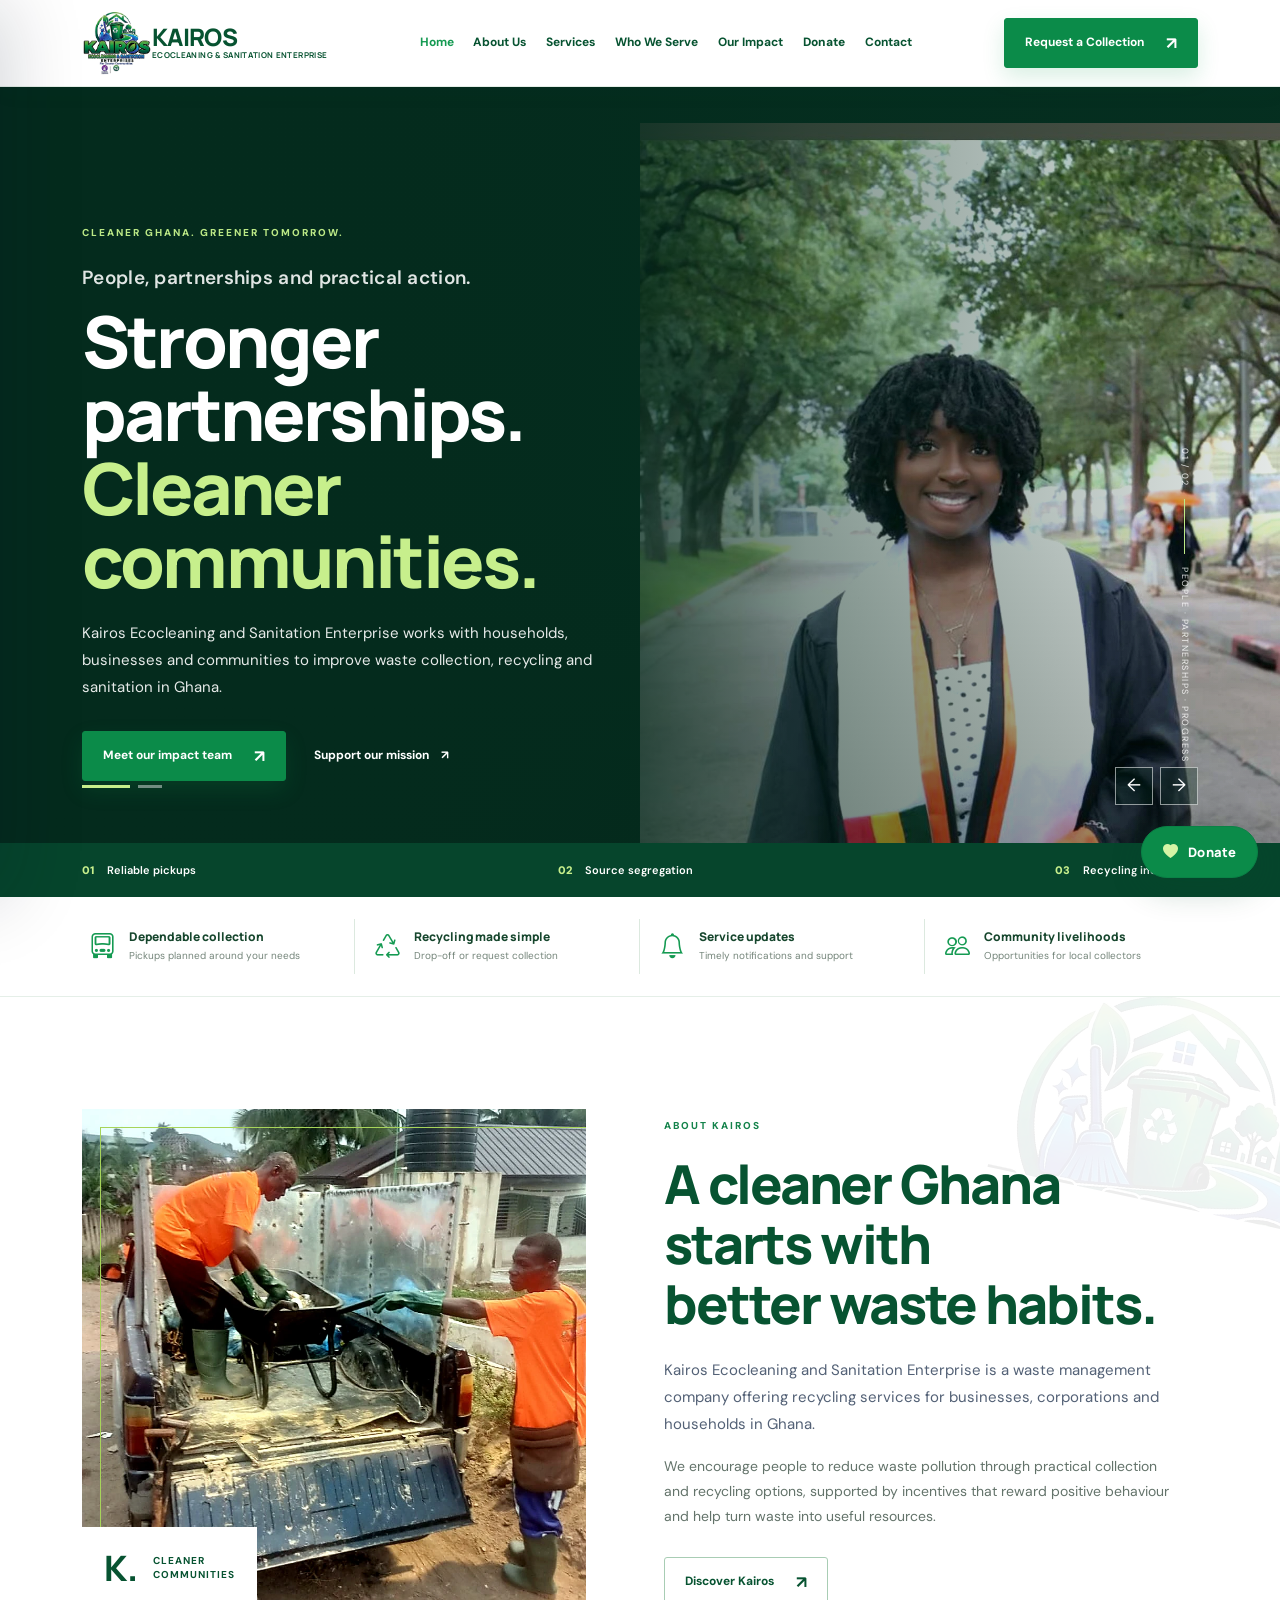
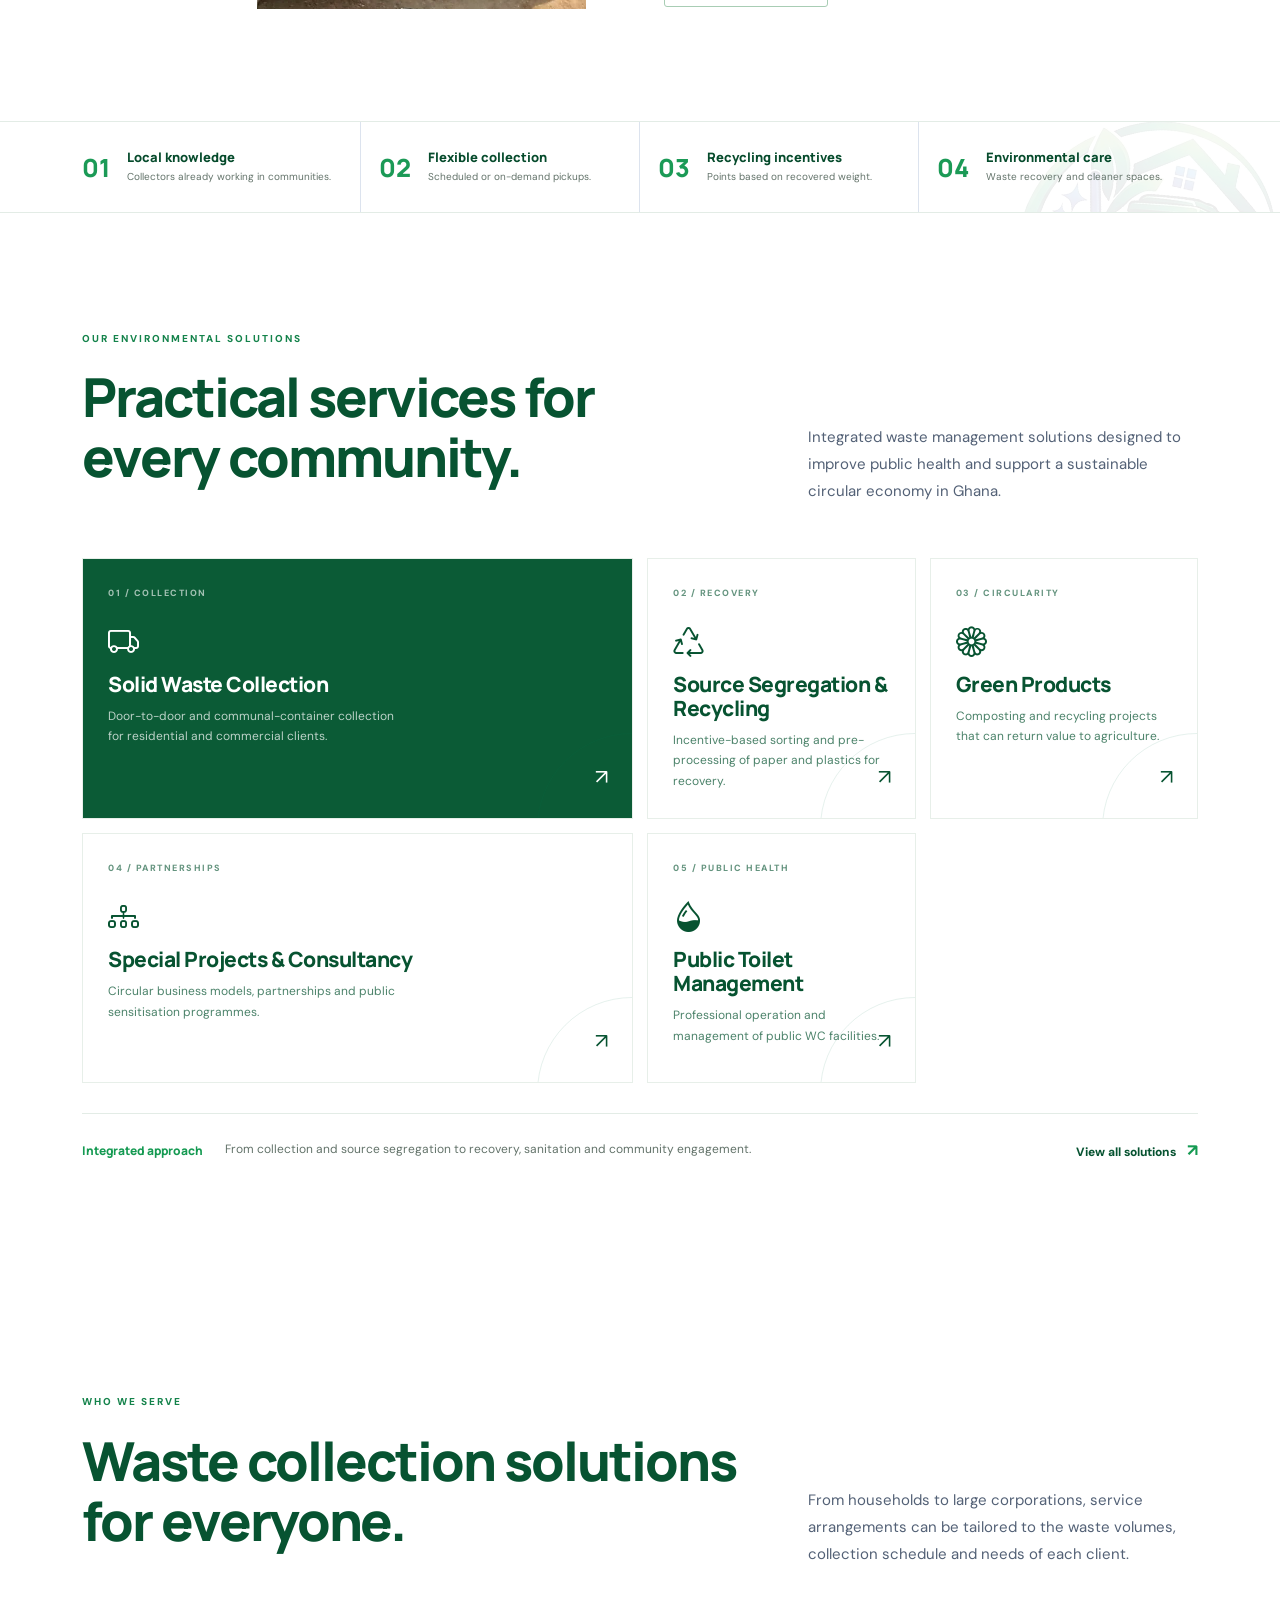
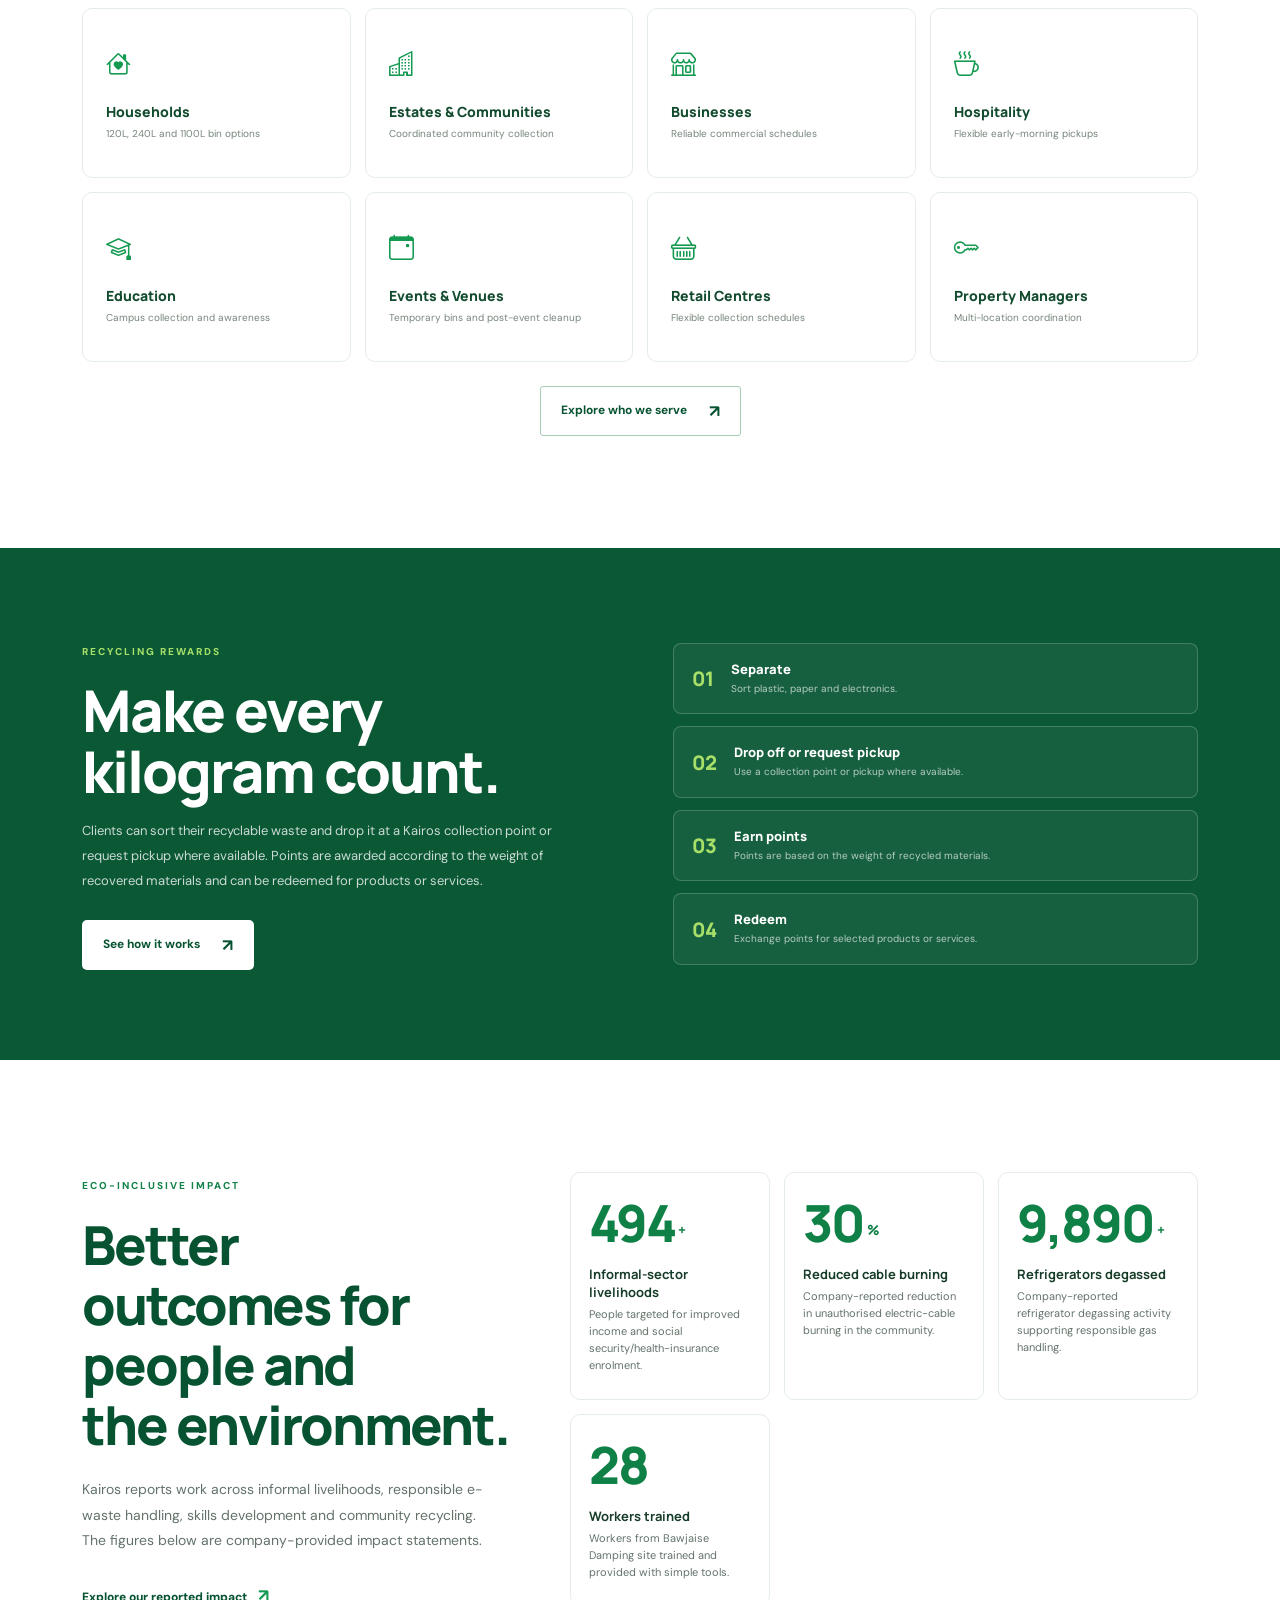
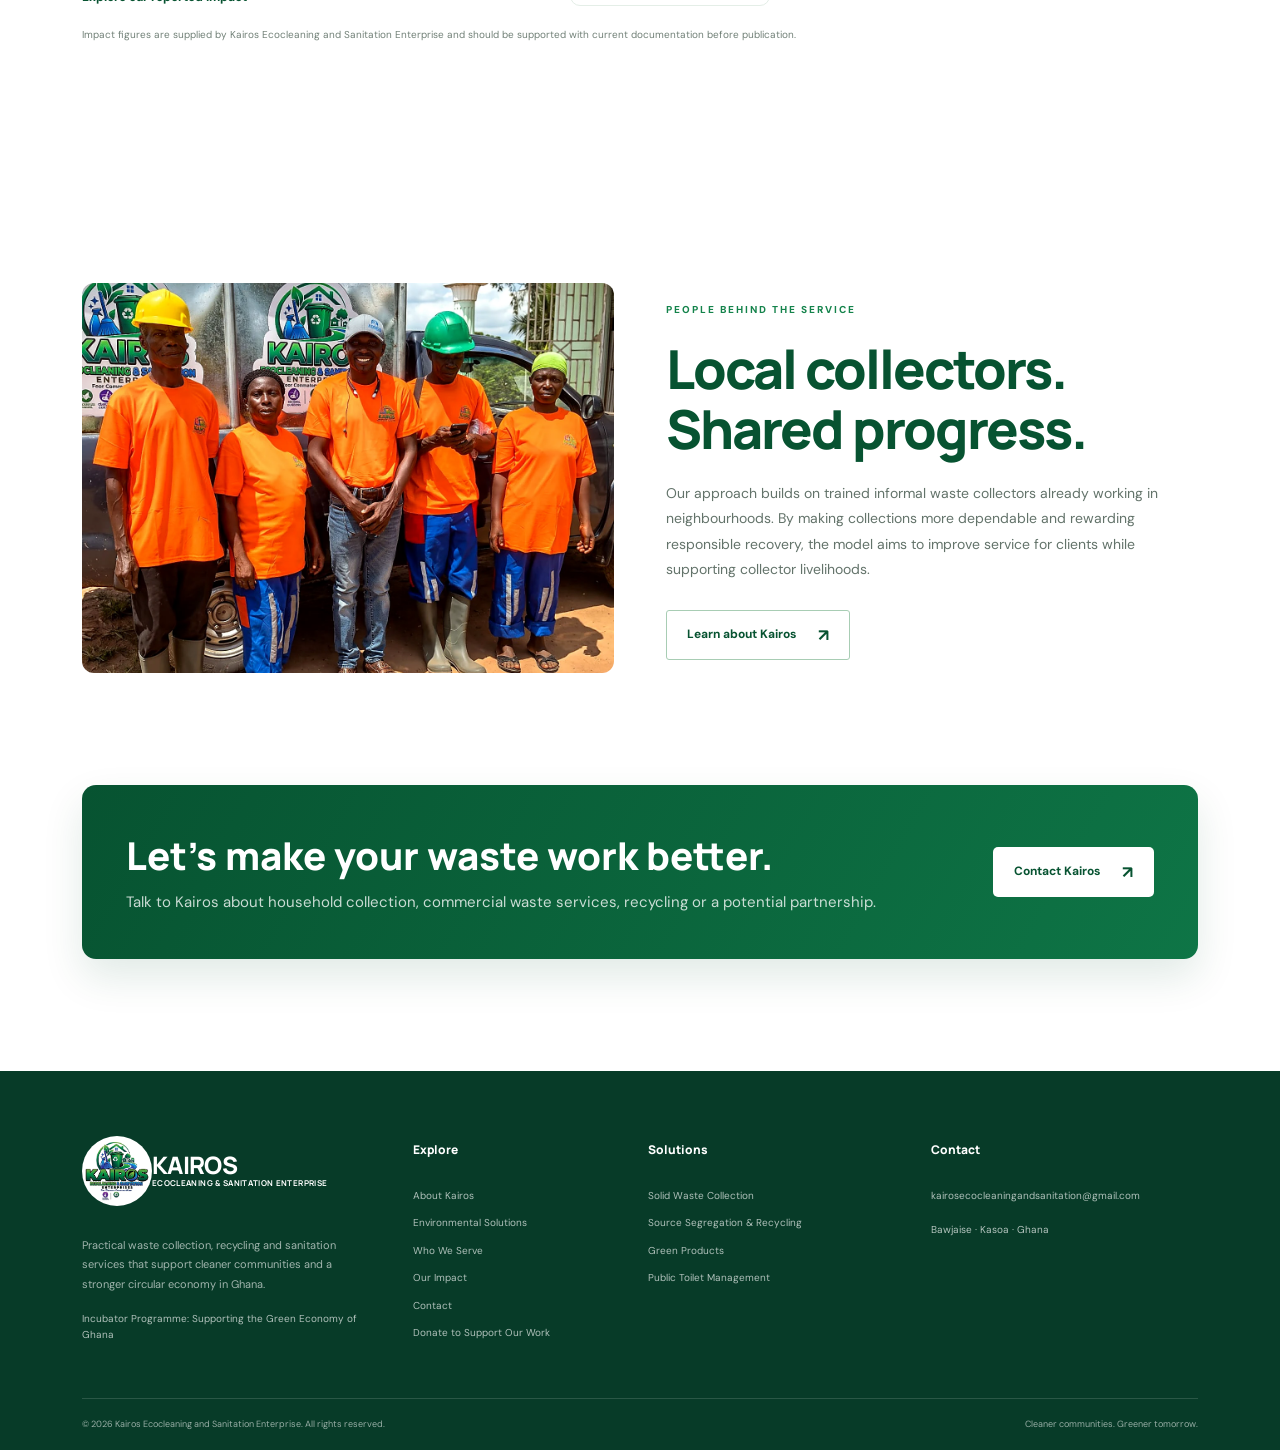
==== index.html @ 9262c8be "Add files via upload" ====
<!DOCTYPE html>

<html lang="en-GH">
<head>
<meta charset="utf-8"/>
<meta content="width=device-width, initial-scale=1" name="viewport"/>
<title>Kairos Ecocleaning and Sanitation Enterprise – Waste Collection and Recycling in Ghana</title>
<link href="assets/images/kairos/kairos-favicon.png" rel="icon" type="image/png"/>
<link href="https://fonts.googleapis.com" rel="preconnect"/>
<link crossorigin="" href="https://fonts.gstatic.com" rel="preconnect"/>
<link href="https://fonts.googleapis.com/css2?family=DM+Sans:wght@400;500;600;700;800&amp;family=Manrope:wght@400;500;600;700;800&amp;display=swap" rel="stylesheet"/>
<link href="https://cdn.jsdelivr.net/npm/bootstrap-icons@1.13.1/font/bootstrap-icons.min.css" rel="stylesheet"/>
<link href="https://cdn.jsdelivr.net/npm/bootstrap@5.3.8/dist/css/bootstrap.min.css" rel="stylesheet"/>
<link href="assets/css/style.css?v=kairos-donation-20261116" rel="stylesheet"/>
<script type="application/ld+json">{"@context":"https://schema.org","@type":"Organization","name":"Kairos Ecocleaning and Sanitation Enterprise","email":"kairosecocleaningandsanitation@gmail.com","founder":{"@type":"Person","name":"Shedrack Ayensu"},"areaServed":[{"@type":"Place","name":"Bawjaise, Ghana"},{"@type":"Place","name":"Kasoa, Ghana"}],"description":"Waste collection, recycling, source segregation and sanitation services supporting cleaner communities and a circular economy in Ghana.","url":"https://kairosecocleaning.com/","logo":"https://kairosecocleaning.com/assets/images/kairos/kairos-logo.webp","image":"https://kairosecocleaning.com/assets/images/kairos/kairos-social-preview.webp"}</script><script type="application/ld+json">{"@context":"https://schema.org","@type":"WebPage","name":"Kairos Ecocleaning and Sanitation Enterprise","description":"Kairos Ecocleaning and Sanitation Enterprise provides waste collection, source segregation, recycling and sanitation services for households, businesses and communities in Bawjaise, Kasoa and across Ghana.","inLanguage":"en-GH","url":"https://kairosecocleaning.com/","isPartOf":{"@type":"WebSite","name":"Kairos Ecocleaning and Sanitation Enterprise","url":"https://kairosecocleaning.com/"}}</script><meta content="Kairos Ecocleaning and Sanitation Enterprise provides waste collection, source segregation, recycling and sanitation services for households, businesses and communities in Bawjaise, Kasoa and across Ghana." name="description"/><meta content="index, follow, max-image-preview:large, max-snippet:-1, max-video-preview:-1" name="robots"/><meta content="index, follow, max-image-preview:large, max-snippet:-1, max-video-preview:-1" name="googlebot"/><meta content="Kairos Ecocleaning and Sanitation Enterprise" name="author"/><meta content="strict-origin-when-cross-origin" name="referrer"/><meta content="#ffffff" name="theme-color"/><meta content="website" property="og:type"/><meta content="Kairos Ecocleaning and Sanitation Enterprise" property="og:site_name"/><meta content="en_GH" property="og:locale"/><meta content="Kairos Ecocleaning and Sanitation Enterprise – Waste Collection and Recycling in Ghana" property="og:title"/><meta content="Kairos Ecocleaning and Sanitation Enterprise provides waste collection, source segregation, recycling and sanitation services for households, businesses and communities in Bawjaise, Kasoa and across Ghana." property="og:description"/><meta content="https://kairosecocleaning.com/" property="og:url"/><meta content="https://kairosecocleaning.com/assets/images/kairos/kairos-social-preview.webp" property="og:image"/><meta content="Kairos Ecocleaning and Sanitation Enterprise waste collection and recycling" property="og:image:alt"/><meta content="image/webp" property="og:image:type"/><meta content="1200" property="og:image:width"/><meta content="630" property="og:image:height"/><meta content="summary_large_image" name="twitter:card"/><meta content="Kairos Ecocleaning and Sanitation Enterprise – Waste Collection and Recycling in Ghana" name="twitter:title"/><meta content="Kairos Ecocleaning and Sanitation Enterprise provides waste collection, source segregation, recycling and sanitation services for households, businesses and communities in Bawjaise, Kasoa and across Ghana." name="twitter:description"/><meta content="https://kairosecocleaning.com/assets/images/kairos/kairos-social-preview.webp" name="twitter:image"/><meta content="Kairos Ecocleaning and Sanitation Enterprise waste collection and recycling" name="twitter:image:alt"/><link href="https://kairosecocleaning.com/" rel="canonical"/><script type="application/ld+json">{"@context":"https://schema.org","@type":"WebSite","name":"Kairos Ecocleaning and Sanitation Enterprise","url":"https://kairosecocleaning.com/","inLanguage":"en-GH"}</script></head><body class="home-page kairos-home" data-page="home">
<a class="skip-link" href="#main">Skip to content</a>
<header class="site-header" data-header="">
<nav aria-label="Main navigation" class="navbar site-nav">
<div class="container nav-container">
<a aria-label="Kairos Ecocleaning and Sanitation Enterprise home" class="brand kairos-brand" href="./"><img alt="Kairos logo" class="brand-logo" src="assets/images/kairos/kairos-logo.webp"/><span class="brand-copy"><strong>KAIROS</strong><small>Ecocleaning &amp; Sanitation Enterprise</small></span></a>
<div class="desktop-nav d-none d-lg-flex align-items-center"><a class="nav-link active" href="#home">Home</a><a class="nav-link" href="about/">About Us</a><a class="nav-link" href="services/">Services</a><a class="nav-link" href="who-we-serve/">Who We Serve</a><a class="nav-link" href="impact/">Our Impact</a><a class="nav-link nav-donate" href="donation/">Donate</a><a class="nav-link" href="contact/">Contact</a></div>
<div class="nav-actions"><a class="button button-red nav-quote d-none d-md-inline-flex" href="contact/">Request a Collection <span>↗</span></a>
<button aria-expanded="false" aria-label="Open navigation menu" class="menu-toggle d-lg-none" data-menu-open="" type="button"><span></span><span></span><span></span></button>
</div>
</div>
</nav>
</header>
<div class="menu-backdrop" data-menu-backdrop=""></div>
<aside aria-hidden="true" aria-label="Mobile navigation" class="mobile-drawer" data-mobile-drawer="">
<div class="drawer-top"><a aria-label="Kairos home" class="drawer-brand" href="./"><img alt="Kairos logo" class="drawer-brand-logo" src="assets/images/kairos/kairos-logo.webp"/><span class="brand-copy"><strong>KAIROS</strong><small>Ecocleaning &amp; Sanitation Enterprise</small></span></a><button aria-label="Close navigation menu" class="drawer-close" data-menu-close="" type="button">×</button></div>
<p class="drawer-label">Explore Kairos</p><a data-drawer-link="" href="#home">Home</a><a data-drawer-link="" href="about/">About Us</a><a data-drawer-link="" href="services/">Services</a><a data-drawer-link="" href="who-we-serve/">Who We Serve</a><a data-drawer-link="" href="impact/">Our Impact</a><a class="nav-donate" data-drawer-link="True" href="donation/">Donate</a><a data-drawer-link="" href="contact/">Contact</a>
<div class="drawer-bottom"><small>Cleaner communities begin with responsible waste management.</small><a class="button button-red" data-drawer-link="" href="contact/">Talk to our team <span>↗</span></a></div>
</aside>
<main id="main">
<section aria-label="Kairos Ecocleaning and Sanitation Enterprise" class="hero kairos-hero" id="home">
<div class="hero-slides" data-hero-slider="">
<article class="hero-slide hero-slide--portrait is-active">
<img alt="Praise Agbe, Director of Strategic Partnership, USA" class="hero-slide-image" fetchpriority="high" src="assets/images/kairos/kairos-us-correspondent.webp"/>
<div class="hero-overlay"></div>
<div class="container hero-content"><div class="hero-copy" data-reveal="">
<span class="eyebrow eyebrow-light">Cleaner Ghana. Greener tomorrow.</span>
<p class="hero-kicker">People, partnerships and practical action.</p>
<h1>Stronger partnerships.<br/><em>Cleaner communities.</em></h1>
<p class="hero-description">Kairos Ecocleaning and Sanitation Enterprise works with households, businesses and communities to improve waste collection, recycling and sanitation in Ghana.</p>
<div class="hero-actions"><a class="button button-red" href="impact/">Meet our impact team <span>↗</span></a><a class="text-link text-link-light" href="donation/">Support our mission <span>↗</span></a></div>
</div><div class="hero-side-note"><span>01 / 02</span><i></i><span>People · Partnerships · Progress</span></div></div>
</article>
<article class="hero-slide hero-slide--truck">
<img alt="Proposed green and white waste disposal truck Kairos is seeking donations to acquire" class="hero-slide-image" loading="lazy" src="assets/images/kairos/kairos-proposed-waste-truck.webp"/>
<div class="hero-overlay"></div>
<div class="container hero-content"><div class="hero-copy">
<span class="eyebrow eyebrow-light">Fundraising for stronger collection capacity</span>
<p class="hero-kicker">Help us strengthen waste collection.</p>
<h2>Help us acquire<br/><em>a waste disposal truck.</em></h2>
<p class="hero-description">We are seeking donations to acquire a waste disposal truck to support waste collection and transportation for the communities we serve.</p>
<div class="hero-actions"><a class="button button-red" href="donation/#bank-details">Support the truck appeal <span>↗</span></a><a class="text-link text-link-light" href="services/">Explore our services <span>↗</span></a></div>
</div><div class="hero-side-note"><span>02 / 02</span><i></i><span>Collect · Recover · Improve</span></div></div>
</article>
</div>
<div class="hero-controls container"><div aria-label="Choose hero slide" class="hero-dots" data-hero-dots=""><button aria-label="Show slide 1" class="is-active" type="button"></button><button aria-label="Show slide 2" type="button"></button></div><div class="hero-arrows"><button aria-label="Previous slide" data-hero-prev="" type="button">←</button><button aria-label="Next slide" data-hero-next="" type="button">→</button></div></div>
<div class="hero-bottom-strip"><div class="container strip-inner"><span><b>01</b> Reliable pickups</span><span><b>02</b> Source segregation</span><span><b>03</b> Recycling incentives</span></div></div>
</section>
<section class="kairos-promise-band"><div class="container promise-grid"><div><i class="bi bi-truck-front"></i><span><strong>Dependable collection</strong><small>Pickups planned around your needs</small></span></div><div><i class="bi bi-recycle"></i><span><strong>Recycling made simple</strong><small>Drop-off or request collection</small></span></div><div><i class="bi bi-bell"></i><span><strong>Service updates</strong><small>Timely notifications and support</small></span></div><div><i class="bi bi-people"></i><span><strong>Community livelihoods</strong><small>Opportunities for local collectors</small></span></div></div></section>
<section class="intro-section section-pad kairos-watermark" id="about"><div class="container"><div class="row align-items-center g-5"><div class="col-lg-6" data-reveal=""><div class="image-frame intro-image kairos-intro-image"><img alt="Kairos collection workers loading collected waste into a vehicle" loading="lazy" src="assets/images/kairos/kairos-collection-work.webp"/><div class="image-index"><strong>K.</strong><span>Cleaner<br/>communities</span></div></div></div><div class="col-lg-6" data-reveal=""><span class="eyebrow">About Kairos</span><h2 class="section-title">A cleaner Ghana starts with <span class="title-rule">better waste habits.</span></h2><p class="section-lead">Kairos Ecocleaning and Sanitation Enterprise is a waste management company offering recycling services for businesses, corporations and households in Ghana.</p><p class="body-copy">We encourage people to reduce waste pollution through practical collection and recycling options, supported by incentives that reward positive behaviour and help turn waste into useful resources.</p><a class="button button-outline" href="about/">Discover Kairos <span>↗</span></a></div></div></div></section>
<section class="proof-band kairos-watermark"><div class="container proof-grid"><div class="proof-item"><span class="proof-number">01</span><div><strong>Local knowledge</strong><small>Collectors already working in communities.</small></div></div><div class="proof-item"><span class="proof-number">02</span><div><strong>Flexible collection</strong><small>Scheduled or on-demand pickups.</small></div></div><div class="proof-item"><span class="proof-number">03</span><div><strong>Recycling incentives</strong><small>Points based on recovered weight.</small></div></div><div class="proof-item"><span class="proof-number">04</span><div><strong>Environmental care</strong><small>Waste recovery and cleaner spaces.</small></div></div></div></section>
<section class="services-section section-pad" id="services"><div class="container"><div class="section-heading" data-reveal=""><div><span class="eyebrow">Our environmental solutions</span><h2 class="section-title">Practical services for <span class="title-rule">every community.</span></h2></div><p class="section-lead">Integrated waste management solutions designed to improve public health and support a sustainable circular economy in Ghana.</p></div><div class="services-bento kairos-service-bento">
<a class="service-card service-card-large" href="services/#solid-waste"><span class="service-index">01 / COLLECTION</span><i class="bi bi-truck service-icon"></i><h3>Solid Waste Collection</h3><p>Door-to-door and communal-container collection for residential and commercial clients.</p><span class="service-arrow">↗</span></a>
<a class="service-card" href="services/#recycling"><span class="service-index">02 / RECOVERY</span><i class="bi bi-recycle service-icon"></i><h3>Source Segregation &amp; Recycling</h3><p>Incentive-based sorting and pre-processing of paper and plastics for recovery.</p><span class="service-arrow">↗</span></a>
<a class="service-card" href="services/#green-products"><span class="service-index">03 / CIRCULARITY</span><i class="bi bi-flower1 service-icon"></i><h3>Green Products</h3><p>Composting and recycling projects that can return value to agriculture.</p><span class="service-arrow">↗</span></a>
<a class="service-card service-card-wide" href="services/#consultancy"><span class="service-index">04 / PARTNERSHIPS</span><i class="bi bi-diagram-3 service-icon"></i><h3>Special Projects &amp; Consultancy</h3><p>Circular business models, partnerships and public sensitisation programmes.</p><span class="service-arrow">↗</span></a>
<a class="service-card" href="services/#toilet-management"><span class="service-index">05 / PUBLIC HEALTH</span><i class="bi bi-droplet-half service-icon"></i><h3>Public Toilet Management</h3><p>Professional operation and management of public WC facilities.</p><span class="service-arrow">↗</span></a>
</div><div class="services-footnote"><span>Integrated approach</span><p>From collection and source segregation to recovery, sanitation and community engagement.</p><a class="simple-link" href="services/">View all solutions <span>↗</span></a></div></div></section>
<section class="kairos-audience section-pad"><div class="container"><div class="section-heading"><div><span class="eyebrow">Who we serve</span><h2 class="section-title">Waste collection solutions <span class="title-rule">for everyone.</span></h2></div><p class="section-lead">From households to large corporations, service arrangements can be tailored to the waste volumes, collection schedule and needs of each client.</p></div><div class="audience-grid"><a href="who-we-serve/#households"><i class="bi bi-house-heart"></i><strong>Households</strong><small>120L, 240L and 1100L bin options</small></a><a href="who-we-serve/#estates"><i class="bi bi-buildings"></i><strong>Estates &amp; Communities</strong><small>Coordinated community collection</small></a><a href="who-we-serve/#businesses"><i class="bi bi-shop"></i><strong>Businesses</strong><small>Reliable commercial schedules</small></a><a href="who-we-serve/#hospitality"><i class="bi bi-cup-hot"></i><strong>Hospitality</strong><small>Flexible early-morning pickups</small></a><a href="who-we-serve/#education"><i class="bi bi-mortarboard"></i><strong>Education</strong><small>Campus collection and awareness</small></a><a href="who-we-serve/#events"><i class="bi bi-calendar-event"></i><strong>Events &amp; Venues</strong><small>Temporary bins and post-event cleanup</small></a><a href="who-we-serve/#retail"><i class="bi bi-basket"></i><strong>Retail Centres</strong><small>Flexible collection schedules</small></a><a href="who-we-serve/#property"><i class="bi bi-key"></i><strong>Property Managers</strong><small>Multi-location coordination</small></a></div><div class="text-center mt-4"><a class="button button-outline" href="who-we-serve/">Explore who we serve <span>↗</span></a></div></div></section>
<section class="rewards-section section-pad" id="recycling-rewards"><div class="container"><div class="rewards-panel"><div><span class="eyebrow eyebrow-light">Recycling rewards</span><h2>Make every kilogram count.</h2><p>Clients can sort their recyclable waste and drop it at a Kairos collection point or request pickup where available. Points are awarded according to the weight of recovered materials and can be redeemed for products or services.</p><a class="button button-light" href="about/#recycling-rewards">See how it works <span>↗</span></a></div><div class="reward-steps"><div><b>01</b><span><strong>Separate</strong><small>Sort plastic, paper and electronics.</small></span></div><div><b>02</b><span><strong>Drop off or request pickup</strong><small>Use a collection point or pickup where available.</small></span></div><div><b>03</b><span><strong>Earn points</strong><small>Points are based on the weight of recycled materials.</small></span></div><div><b>04</b><span><strong>Redeem</strong><small>Exchange points for selected products or services.</small></span></div></div></div></div></section>
<section class="stats-section section-pad" id="impact"><div class="container"><div class="stats-layout"><div class="stats-intro"><span class="eyebrow">Eco-inclusive impact</span><h2 class="section-title">Better outcomes for people and <span class="title-rule">the environment.</span></h2><p class="body-copy">Kairos reports work across informal livelihoods, responsible e-waste handling, skills development and community recycling. The figures below are company-provided impact statements.</p><a class="simple-link" href="impact/">Explore our reported impact <span>↗</span></a></div><div class="stats-grid"><article class="stat-card"><div class="stat-number"><span data-count="500">500</span><sup>+</sup></div><h3>Informal-sector livelihoods</h3><p>People targeted for improved income and social security/health-insurance enrolment.</p></article><article class="stat-card"><div class="stat-number"><span data-count="30">30</span><sup>%</sup></div><h3>Reduced cable burning</h3><p>Company-reported reduction in unauthorised electric-cable burning in the community.</p></article><article class="stat-card"><div class="stat-number"><span data-count="10000">10,000</span><sup>+</sup></div><h3>Refrigerators degassed</h3><p>Company-reported refrigerator degassing activity supporting responsible gas handling.</p></article><article class="stat-card"><div class="stat-number"><span data-count="30">30</span></div><h3>Workers trained</h3><p>Workers from Bawjaise Damping site trained and provided with simple tools.</p></article></div></div><p class="impact-disclaimer">Impact figures are supplied by Kairos Ecocleaning and Sanitation Enterprise and should be supported with current documentation before publication.</p></div></section>
<section class="kairos-team-section section-pad"><div class="container two-col"><div class="service-detail-image"><img alt="Kairos sanitation and collection team members" loading="lazy" src="assets/images/kairos/kairos-team.webp"/></div><div><span class="eyebrow">People behind the service</span><h2 class="section-title">Local collectors. Shared progress.</h2><p class="body-copy">Our approach builds on trained informal waste collectors already working in neighbourhoods. By making collections more dependable and rewarding responsible recovery, the model aims to improve service for clients while supporting collector livelihoods.</p><a class="button button-outline" href="about/">Learn about Kairos <span>↗</span></a></div></div></section>
<section class="section-pad kairos-cta-wrap"><div class="container"><div class="cta-panel"><div><h2>Let’s make your waste work better.</h2><p>Talk to Kairos about household collection, commercial waste services, recycling or a potential partnership.</p></div><a class="button button-light" href="contact/">Contact Kairos <span>↗</span></a></div></div></section>
</main>
<footer class="site-footer">
<div class="container"><div class="footer-main">
<div class="footer-brand-col"><a class="brand kairos-brand footer-logo" href="./"><img alt="Kairos logo" class="brand-logo" src="assets/images/kairos/kairos-logo.webp"/><span class="brand-copy"><strong>KAIROS</strong><small>Ecocleaning &amp; Sanitation Enterprise</small></span></a><p>Practical waste collection, recycling and sanitation services that support cleaner communities and a stronger circular economy in Ghana.</p><span class="footer-programme">Incubator Programme: Supporting the Green Economy of Ghana</span></div>
<div><h4>Explore</h4><a href="about/">About Kairos</a><a href="services/">Environmental Solutions</a><a href="who-we-serve/">Who We Serve</a><a href="impact/">Our Impact</a><a href="contact/">Contact</a><a class="footer-explore-donate" href="donation/">Donate to Support Our Work</a></div>
<div><h4>Solutions</h4><a href="services/#solid-waste">Solid Waste Collection</a><a href="services/#recycling">Source Segregation &amp; Recycling</a><a href="services/#green-products">Green Products</a><a href="services/#toilet-management">Public Toilet Management</a></div>
<div><h4>Contact</h4><a href="mailto:kairosecocleaningandsanitation@gmail.com">kairosecocleaningandsanitation@gmail.com</a><p class="footer-areas">Bawjaise · Kasoa · Ghana</p></div>
</div><div class="footer-bottom"><span>© <span data-current-year=""></span> Kairos Ecocleaning and Sanitation Enterprise. All rights reserved.</span><span>Cleaner communities. Greener tomorrow.</span></div></div>
</footer>
<a aria-label="Donate to support Kairos Ecocleaning and Sanitation Enterprise" class="floating-donation" href="donation/"><i aria-hidden="true" class="bi bi-heart-fill"></i><span>Donate</span></a><button aria-label="Back to top" class="back-to-top" data-back-to-top="" type="button">↑</button>
<script defer="" src="assets/js/main.js?v=kairos-donation-20261116"></script>
</body></html>
---- assets/css/style.css ----
/* Kairos Ecocleaning and Sanitation Enterprise — shared design system
   Page content can be edited independently. Keep the data-* hooks in HTML
   for interactive features; this stylesheet is not tied to page-specific markup. */
:root{
  --fp-navy:#075331;--fp-blue:#087b52;--fp-red:#20a35a;--fp-ink:#12231c;
  --fp-muted:#69758a;--fp-line:#e4e9f1;--fp-paper:#f6f8fb;--fp-white:#fff;
  --fp-radius:18px;--fp-shadow:0 18px 50px rgba(9,35,83,.10);
  --fp-font:'DM Sans',sans-serif;--fp-display:'Manrope',sans-serif;
}
*{box-sizing:border-box}
html{scroll-behavior:smooth;scroll-padding-top:90px}
body{margin:0;background:#fff;color:var(--fp-ink);font-family:var(--fp-font);font-size:15px;line-height:1.65;overflow-x:hidden}
body.menu-open,body.search-open{overflow:hidden}
a{color:inherit;text-decoration:none}
img{display:block;max-width:100%}
button,input,textarea,select{font:inherit}
button{cursor:pointer}
::selection{background:var(--fp-navy);color:#fff}
.skip-link{position:fixed;top:-60px;left:16px;z-index:9999;background:#fff;padding:10px 16px}
.skip-link:focus{top:12px}
.site-header{position:absolute;z-index:100;top:0;left:0;width:100%;transition:background .3s,box-shadow .3s}
.site-header.is-scrolled{position:fixed;background:rgba(255,255,255,.96);box-shadow:0 8px 30px rgba(7,30,70,.08);backdrop-filter:blur(16px)}
.site-nav{min-height:82px;border-bottom:1px solid rgba(255,255,255,.22)}
.is-scrolled .site-nav{min-height:72px;border-color:var(--fp-line)}
.nav-container{display:flex;align-items:center;justify-content:space-between}
.brand{display:inline-flex;align-items:center;gap:11px;min-width:210px}
.brand-mark{width:42px;height:42px;display:grid;place-items:center;position:relative;color:var(--fp-navy);font-size:29px}
.brand-mark-line{position:absolute;width:29px;height:2px;background:var(--fp-red);bottom:2px;left:7px}
.brand-copy{display:flex;flex-direction:column;line-height:1}
.brand-copy strong{font:800 25px/1 var(--fp-display);letter-spacing:-1.3px;color:var(--fp-navy)}
.brand-copy small{font:700 8px/1.6 var(--fp-display);letter-spacing:.45px;color:var(--fp-navy)}
.desktop-nav{gap:clamp(16px,2.1vw,34px)}
.nav-link{font-size:12px;font-weight:700;color:var(--fp-ink);padding:12px 0!important;position:relative}
.nav-link:after{content:"";position:absolute;bottom:5px;left:0;width:0;height:2px;background:var(--fp-red);transition:width .25s}
.nav-link:hover:after,.nav-link.active:after{width:100%}
.nav-link.active{color:var(--fp-red)}
.nav-actions{display:flex;align-items:center;gap:16px}
.icon-button{width:42px;height:42px;border:1px solid rgba(255,255,255,.5);border-radius:50%;background:rgba(255,255,255,.1);display:grid;place-items:center;color:inherit}
.icon-button svg{width:18px;fill:none;stroke:currentColor;stroke-width:1.8;stroke-linecap:round}
.is-scrolled .icon-button{border-color:var(--fp-line);color:var(--fp-navy);background:#fff}
.button{display:inline-flex;align-items:center;justify-content:center;gap:22px;padding:14px 20px;border-radius:3px;font-size:12px;font-weight:700;transition:transform .25s,background .25s,box-shadow .25s;border:1px solid transparent}
.button:hover{transform:translateY(-2px)}
.button span{font-size:17px;line-height:0}
.button-red{background:var(--fp-red);color:#fff;box-shadow:0 9px 22px rgba(21,154,82,.14)}
.button-red:hover{background:#06733c;color:#fff;box-shadow:0 13px 26px rgba(21,154,82,.2)}
.button-outline{border-color:#cbd5e4;color:var(--fp-navy);background:#fff}
.button-outline:hover{border-color:var(--fp-navy);color:var(--fp-navy)}
.button-light{background:#fff;color:var(--fp-navy)}
.menu-toggle{width:44px;height:44px;border:1px solid rgba(255,255,255,.5);background:rgba(255,255,255,.12);display:flex;flex-direction:column;justify-content:center;align-items:center;gap:5px}
.menu-toggle span{height:2px;width:19px;background:currentColor;transition:transform .25s}
.is-scrolled .menu-toggle{color:var(--fp-navy);border-color:var(--fp-line)}
/* Full-height half-screen mobile drawer, animated left-to-right on open */
.menu-backdrop{position:fixed;inset:0;background:rgba(4,16,39,.56);z-index:200;opacity:0;visibility:hidden;transition:opacity .35s,visibility .35s}
.mobile-drawer{position:fixed;z-index:201;inset:0 auto 0 0;width:min(50vw,430px);min-width:0;height:100dvh;background:#fff;padding:28px clamp(22px,4vw,42px);display:flex;flex-direction:column;transform:translateX(-102%);transition:transform .45s cubic-bezier(.76,0,.24,1);box-shadow:20px 0 70px rgba(4,16,39,.16);overflow-y:auto}
body.menu-open .mobile-drawer{transform:translateX(0)}
body.menu-open .menu-backdrop{opacity:1;visibility:visible}
.drawer-top{display:flex;align-items:center;justify-content:space-between;padding-bottom:35px;border-bottom:1px solid var(--fp-line)}
.drawer-close{width:38px;height:38px;border:1px solid var(--fp-line);background:#fff;color:var(--fp-navy);font-size:28px;line-height:1}
.drawer-label{font-size:10px;letter-spacing:2px;text-transform:uppercase;color:var(--fp-muted);font-weight:700;margin:35px 0 12px}
.mobile-drawer>a:not(.brand){display:flex;align-items:center;gap:18px;padding:15px 0;border-bottom:1px solid var(--fp-line);font:700 clamp(17px,2vw,21px) var(--fp-display);color:var(--fp-navy)}
.mobile-drawer>a:not(.brand) span{font:600 10px var(--fp-font);color:var(--fp-red)}
.drawer-bottom{margin-top:auto;padding-top:28px;display:grid;gap:13px}
.drawer-bottom small{color:var(--fp-muted)}
.hero{height:min(850px,100svh);min-height:690px;position:relative;background:var(--fp-navy);color:#fff;overflow:hidden}
.hero-slides,.hero-slide{position:absolute;inset:0}
.hero-slide{background-image:var(--hero-image);background-position:center;background-size:cover;opacity:0;visibility:hidden;transform:scale(1.035);transition:opacity .9s,transform 6s ease,visibility .9s}
.hero-slide.is-active{opacity:1;visibility:visible;transform:scale(1)}
.hero-overlay{position:absolute;inset:0;background:linear-gradient(90deg,rgba(4,24,64,.88) 0%,rgba(4,24,64,.72) 38%,rgba(4,24,64,.17) 75%,rgba(4,24,64,.14) 100%),linear-gradient(0deg,rgba(4,24,64,.42),transparent 40%)}
.hero-content{position:relative;height:100%;display:flex;align-items:center;padding-top:100px}
.hero-copy{max-width:620px;padding-bottom:45px}
.eyebrow{display:inline-flex;align-items:center;gap:10px;font-size:10px;letter-spacing:2px;text-transform:uppercase;font-weight:800;color:var(--fp-blue);margin-bottom:20px}
.eyebrow-light{color:#fff}
.hero-kicker{font-size:clamp(15px,1.6vw,19px);font-weight:600;letter-spacing:.3px;margin:0 0 12px}
.hero h1,.hero h2{font:800 clamp(52px,7.4vw,104px)/.98 var(--fp-display);letter-spacing:-5px;margin:0 0 22px;max-width:750px}
.hero h1 em,.hero h2 em{font-style:normal;color:#fff;text-decoration:underline;text-decoration-color:var(--fp-red);text-decoration-thickness:5px;text-underline-offset:10px}
.hero-description{max-width:480px;font-size:15px;color:rgba(255,255,255,.82);line-height:1.8}
.hero-actions{display:flex;align-items:center;gap:28px;margin-top:30px}
.text-link{display:inline-flex;align-items:center;gap:12px;font-size:12px;font-weight:700}
.text-link-light{color:#fff}
.play-icon{width:35px;height:35px;border:1px solid rgba(255,255,255,.7);border-radius:50%;display:grid;place-items:center;font-size:10px}
.hero-side-note{position:absolute;right:18px;bottom:135px;display:flex;align-items:center;gap:13px;writing-mode:vertical-rl;font-size:9px;letter-spacing:1.5px;text-transform:uppercase;color:rgba(255,255,255,.8)}
.hero-side-note i{width:1px;height:55px;background:var(--fp-red)}
.hero-controls{position:absolute;bottom:95px;left:50%;transform:translateX(-50%);display:flex;align-items:center;justify-content:space-between;z-index:4}
.hero-dots{display:flex;gap:8px}
.hero-dots button{width:24px;height:3px;border:0;background:rgba(255,255,255,.45);padding:0;transition:width .25s,background .25s}
.hero-dots button.is-active{width:48px;background:var(--fp-red)}
.hero-arrows{display:flex;gap:7px}
.hero-arrows button{width:38px;height:38px;border:1px solid rgba(255,255,255,.45);background:transparent;color:#fff;font-size:18px;transition:background .2s}
.hero-arrows button:hover{background:var(--fp-red);border-color:var(--fp-red)}
.hero-bottom-strip{position:absolute;bottom:0;left:0;width:100%;background:var(--fp-navy);z-index:3}
.strip-inner{display:flex;justify-content:space-between;gap:20px;padding-top:18px;padding-bottom:18px}
.strip-inner span{font-size:11px;font-weight:600;color:#fff}
.strip-inner b{color:#f16b70;margin-right:10px}
.section-pad{padding:112px 0}
.section-heading{display:flex;align-items:end;justify-content:space-between;gap:40px;margin-bottom:48px}
.section-heading .section-lead{max-width:390px;margin:0 0 5px}
.section-title{font:800 clamp(34px,4.2vw,56px)/1.12 var(--fp-display);letter-spacing:-2px;color:var(--fp-navy);margin:0 0 22px}
.title-rule{position:relative;white-space:nowrap}
.title-rule:after{content:"";position:absolute;left:0;bottom:-5px;width:100%;height:4px;background:var(--fp-red);transform:scaleX(.55);transform-origin:left}
.section-lead{font-size:15px;line-height:1.8;color:#536176}
.body-copy{font-size:14px;color:#69758a;line-height:1.9;max-width:520px;margin-bottom:28px}
.image-frame{position:relative;overflow:hidden;background:#e9eef5}
.intro-image{height:500px;margin-right:30px}
.intro-image:after{content:"";position:absolute;inset:18px -18px -18px 18px;border:1px solid var(--fp-red);pointer-events:none}
.intro-image img{width:100%;height:100%;object-fit:cover}
.image-index{position:absolute;left:0;bottom:0;background:#fff;padding:17px 22px;display:flex;align-items:center;gap:15px;color:var(--fp-navy);z-index:1}
.image-index strong{font:800 35px var(--fp-display)}
.image-index span{font-size:10px;font-weight:700;line-height:1.4;text-transform:uppercase;letter-spacing:1px}
.proof-band{background:#f2f5fa;border-top:1px solid var(--fp-line);border-bottom:1px solid var(--fp-line)}
.proof-grid{display:grid;grid-template-columns:repeat(4,1fr)}
.proof-item{display:flex;align-items:center;gap:17px;padding:26px 18px;border-right:1px solid #dce3ee}
.proof-item:first-child{padding-left:0}
.proof-item:last-child{border:0}
.proof-number{font:800 25px var(--fp-display);color:var(--fp-red)}
.proof-item strong,.proof-item small{display:block}
.proof-item strong{font:800 13px var(--fp-display);color:var(--fp-navy)}
.proof-item small{font-size:10px;color:var(--fp-muted);margin-top:3px}
.services-section{background:#fff}
.services-bento{display:grid;grid-template-columns:repeat(4,1fr);grid-auto-rows:minmax(250px,auto);gap:14px}
.service-card{position:relative;min-height:250px;padding:27px 25px;background:#f5f7fb;border:1px solid #edf0f5;display:flex;flex-direction:column;align-items:flex-start;overflow:hidden;transition:background .35s,transform .35s,box-shadow .35s;color:var(--fp-navy)}
.service-card:before{content:"";position:absolute;width:190px;height:190px;border:1px solid rgba(8,43,112,.08);border-radius:50%;right:-95px;bottom:-105px;transition:transform .4s}
.service-card:hover{background:var(--fp-navy);color:#fff;transform:translateY(-5px);box-shadow:var(--fp-shadow)}
.service-card:hover:before{transform:scale(1.6);border-color:rgba(255,255,255,.16)}
.service-card-large{grid-column:span 2;grid-row:span 1;background:var(--fp-navy);color:#fff}
.service-card-wide{grid-column:span 2}
.service-card-feature{background:#f1f4f9}
.service-index{font-size:9px;letter-spacing:1.5px;font-weight:800;opacity:.62}
.service-icon{font-size:31px;margin:25px 0 14px;line-height:1}
.service-card h3{font:800 21px/1.15 var(--fp-display);letter-spacing:-.5px;margin:0 0 10px}
.service-card p{font-size:12px;line-height:1.7;max-width:290px;color:inherit;opacity:.72;margin:0}
.service-arrow{position:absolute;right:24px;bottom:23px;font-size:21px}
.services-footnote{display:flex;align-items:center;gap:22px;border-top:1px solid var(--fp-line);margin-top:30px;padding-top:22px}
.services-footnote>span{font:800 12px var(--fp-display);color:var(--fp-red)}
.services-footnote p{margin:0;color:var(--fp-muted);font-size:12px;flex:1}
.simple-link{font-size:12px;font-weight:800;color:var(--fp-navy);white-space:nowrap}
.simple-link span{color:var(--fp-red);font-size:17px;margin-left:8px}
.projects-section{background:#f5f7fa}
.project-filters{display:flex;flex-wrap:wrap;gap:8px;margin:-15px 0 24px}
.project-filters button{border:1px solid #dce3ee;background:#fff;color:#5d6b80;padding:9px 15px;font-size:10px;font-weight:700;transition:all .2s}
.project-filters button.active,.project-filters button:hover{background:var(--fp-navy);border-color:var(--fp-navy);color:#fff}
.project-filters button span{margin-left:8px;color:#f16b70}
.project-grid{display:grid;grid-template-columns:1.2fr 1fr 1fr;grid-auto-rows:260px;gap:14px}
.project-card{position:relative;overflow:hidden;background:#dce4ef;min-height:220px}
.project-card.project-tall{grid-row:span 2}
.project-card img{width:100%;height:100%;object-fit:cover;transition:transform .7s}
.project-card:hover img{transform:scale(1.06)}
.project-overlay{position:absolute;inset:0;padding:23px;display:flex;flex-direction:column;justify-content:end;color:#fff;background:linear-gradient(0deg,rgba(5,25,62,.88),transparent 68%)}
.project-overlay>span{font-size:9px;letter-spacing:1.5px;text-transform:uppercase;color:#fff;opacity:.8}
.project-overlay h3{font:800 20px var(--fp-display);margin:6px 0 0}
.project-overlay>a{position:absolute;right:20px;bottom:20px;width:37px;height:37px;border:1px solid rgba(255,255,255,.65);display:grid;place-items:center}
.project-card.is-hidden{display:none}
.gallery-note{font-size:10px;color:#8b95a6;margin:17px 0 0}
.comparison-section{padding-top:35px}
.comparison-panel{display:grid;grid-template-columns:.85fr 1.15fr;background:var(--fp-navy);color:#fff;min-height:450px;overflow:hidden}
.comparison-copy{padding:55px;display:flex;flex-direction:column;align-items:flex-start;justify-content:center}
.comparison-copy .section-title{color:#fff;font-size:clamp(34px,4vw,50px)}
.comparison-copy .section-title span{color:#fff}
.comparison-copy p{color:rgba(255,255,255,.72);font-size:13px;line-height:1.8;max-width:390px;margin-bottom:25px}
.before-after{position:relative;overflow:hidden;min-height:450px;--compare:48%}
.before-after>img,.before-image-wrap,.before-image-wrap img{position:absolute;inset:0;width:100%;height:100%;object-fit:cover}
.before-image-wrap{width:var(--compare);overflow:hidden;border-right:3px solid #fff;z-index:2}
.before-image-wrap img{width:calc(100vw);max-width:none}
.compare-label{position:absolute;z-index:3;top:20px;padding:7px 10px;background:rgba(5,25,62,.72);font-size:8px;letter-spacing:1.5px;color:#fff}
.compare-before{left:20px}.compare-after{right:20px}
.compare-divider{position:absolute;z-index:4;top:50%;left:var(--compare);transform:translate(-50%,-50%);width:42px;height:42px;background:#fff;color:var(--fp-navy);border-radius:50%;display:grid;place-items:center;font-size:18px;pointer-events:none}
.before-after input{position:absolute;inset:0;width:100%;height:100%;z-index:5;opacity:0;cursor:ew-resize}
.process-section{background:#fff}
.process-timeline{position:relative;max-width:850px;margin:0 auto;display:grid;gap:0}
.timeline-line{position:absolute;top:0;bottom:0;left:26px;width:2px;background:#e5eaf2}
.timeline-line span{display:block;width:100%;height:0;background:var(--fp-red);transition:height .15s linear}
.timeline-step{position:relative;display:grid;grid-template-columns:54px 1fr;gap:30px;padding:0 0 46px;opacity:.55;transition:opacity .35s}
.timeline-step:last-child{padding-bottom:0}
.timeline-step.is-active{opacity:1}
.timeline-dot{position:relative;z-index:1;width:54px;height:54px;border-radius:50%;border:1px solid #dbe2ed;background:#fff;color:var(--fp-navy);display:grid;place-items:center;font:800 13px var(--fp-display);transition:all .3s}
.timeline-step.is-active .timeline-dot{background:var(--fp-red);border-color:var(--fp-red);color:#fff;box-shadow:0 0 0 7px rgba(21,154,82,.10)}
.timeline-step small{font-size:9px;letter-spacing:1.6px;color:var(--fp-red);font-weight:800}
.timeline-step h3{font:800 22px var(--fp-display);color:var(--fp-navy);margin:5px 0}
.timeline-step p{max-width:590px;color:var(--fp-muted);font-size:13px;line-height:1.8;margin:0}
.values-section{background:var(--fp-navy);color:#fff;padding:80px 0;position:relative;overflow:hidden}
.values-section:after{content:"F";position:absolute;right:5%;bottom:-180px;font:800 440px var(--fp-display);color:rgba(255,255,255,.035);line-height:1}
.values-inner{display:grid;grid-template-columns:1fr 1.4fr;gap:80px;position:relative;z-index:1}
.values-inner h2{font:800 clamp(38px,5vw,62px)/1.04 var(--fp-display);letter-spacing:-2px;margin:0}
.values-list{display:grid;grid-template-columns:repeat(3,1fr);gap:20px}
.values-list>div{border-left:1px solid rgba(255,255,255,.25);padding-left:18px}
.values-list span{font:800 12px var(--fp-display);color:#9ee06c}
.values-list strong{display:block;font:800 15px var(--fp-display);margin:18px 0 8px}
.values-list p{font-size:11px;line-height:1.7;color:rgba(255,255,255,.65);margin:0}
.contact-section{background:#f5f7fa}
.contact-card{display:grid;grid-template-columns:1fr 1fr;background:#fff;box-shadow:var(--fp-shadow)}
.contact-copy{padding:clamp(30px,5vw,65px)}
.contact-copy .section-title{max-width:450px}
.contact-details{display:grid;gap:18px;margin-top:35px}
.contact-details>a,.contact-details>div{display:flex;align-items:center;gap:14px}
.detail-icon{width:38px;height:38px;display:grid;place-items:center;background:#f1f4f9;color:var(--fp-red);font-size:18px}
.contact-details small,.contact-details strong{display:block}
.contact-details small{font-size:9px;text-transform:uppercase;letter-spacing:1px;color:#8a95a7}
.contact-details strong{font-size:12px;color:var(--fp-navy);font-weight:700;overflow-wrap:anywhere}
.enquiry-form{padding:clamp(30px,5vw,60px);background:#f7f9fc}
.form-heading{margin-bottom:25px}
.form-heading small{font-size:9px;letter-spacing:1.5px;color:var(--fp-red);font-weight:800}
.form-heading h3{font:800 25px var(--fp-display);color:var(--fp-navy);margin:7px 0}
.enquiry-form label{display:block;font-size:10px;font-weight:700;color:var(--fp-navy);margin-bottom:7px}
.enquiry-form input,.enquiry-form select,.enquiry-form textarea{width:100%;border:1px solid #e0e6ef;background:#fff;padding:12px 13px;font-size:12px;outline:none;transition:border .2s;min-height:45px}
.enquiry-form textarea{resize:vertical}
.enquiry-form input:focus,.enquiry-form select:focus,.enquiry-form textarea:focus{border-color:var(--fp-blue)}
.form-note{font-size:9px;color:#8b95a6;text-align:center;margin:10px 0 0}
.site-footer{background:#073b28;color:#fff}
.footer-main{display:grid;grid-template-columns:1.5fr 1fr 1.2fr 1.3fr;gap:45px;padding-top:65px;padding-bottom:55px}
.brand-footer .brand-copy strong,.brand-footer .brand-copy small,.brand-footer .brand-mark{color:#fff}
.footer-brand-col>p{max-width:260px;font-size:11px;color:rgba(255,255,255,.62);line-height:1.8;margin-top:22px}
.footer-main h4{font:800 12px var(--fp-display);margin:5px 0 19px}
.footer-main>div:not(:first-child){display:flex;flex-direction:column;align-items:flex-start;gap:11px}
.footer-main>div>a:not(.brand),.footer-main>div>span{font-size:10px;color:rgba(255,255,255,.68)}
.footer-main a:hover{color:#fff}
.footer-bottom{border-top:1px solid rgba(255,255,255,.14);padding-top:18px;padding-bottom:18px;display:flex;justify-content:space-between;gap:15px;font-size:9px;color:rgba(255,255,255,.58)}
.footer-bottom a{color:#fff}
.search-overlay{position:fixed;inset:0;z-index:300;background:rgba(4,16,39,.78);display:flex;align-items:flex-start;justify-content:center;padding:10vh 18px 30px;opacity:0;visibility:hidden;transition:opacity .3s,visibility .3s;overflow-y:auto}
.search-overlay.is-open{opacity:1;visibility:visible}
.search-panel{width:min(720px,100%);background:#fff;padding:clamp(25px,5vw,48px);transform:translateY(20px);transition:transform .3s}
.search-overlay.is-open .search-panel{transform:translateY(0)}
.search-top{display:flex;justify-content:space-between;align-items:center}
.search-top .eyebrow{margin:0}
.search-top button{border:0;background:none;font-size:30px;color:var(--fp-navy)}
.search-panel h2{font:800 clamp(26px,4vw,38px) var(--fp-display);color:var(--fp-navy);margin:24px 0}
.search-input-wrap{height:60px;border:1px solid #dce3ee;display:flex;align-items:center;padding:0 15px;gap:13px}
.search-input-wrap>span{font-size:25px;color:var(--fp-red)}
.search-input-wrap input{border:0;outline:0;flex:1;min-width:0;font-size:14px}
.search-input-wrap kbd{font-size:9px;color:#7b879a;background:#f2f4f8;padding:5px 7px}
.search-hint{font-size:10px;color:#8792a3;margin:12px 0 20px}
.search-results{display:grid;grid-template-columns:1fr 1fr;gap:7px}
.search-results a{display:grid;grid-template-columns:25px 1fr 18px;grid-template-rows:auto auto;gap:0 10px;padding:13px;border:1px solid #edf0f5;transition:background .2s,border .2s}
.search-results a:hover{background:#f5f7fb;border-color:#dce3ee}
.search-results a>span{grid-row:span 2;color:var(--fp-red);font-size:10px;font-weight:800}
.search-results a strong{font-size:11px;color:var(--fp-navy)}
.search-results a small{font-size:9px;color:#7d899b}
.search-results a b{grid-column:3;grid-row:1/3;align-self:center;color:var(--fp-red)}
.search-results a.is-hidden{display:none}
.no-results{padding:18px;background:#f5f7fb;color:#68758a;font-size:12px}
.back-to-top{position:fixed;right:20px;bottom:20px;z-index:90;width:42px;height:42px;background:var(--fp-red);color:#fff;display:grid;place-items:center;opacity:0;visibility:hidden;transform:translateY(10px);transition:all .25s}
.back-to-top.is-visible{opacity:1;visibility:visible;transform:translateY(0)}
[data-reveal]{opacity:0;transform:translateY(24px);transition:opacity .7s,transform .7s}
[data-reveal].is-visible{opacity:1;transform:none}
@media(max-width:991.98px){
 .site-nav{min-height:72px}.hero{min-height:660px;height:88svh}.hero-content{padding-top:80px}.hero h1,.hero h2{font-size:clamp(54px,10vw,82px)}
 .section-pad{padding:85px 0}.intro-image{height:420px;margin-right:15px}.services-bento{grid-template-columns:repeat(2,1fr);grid-auto-rows:minmax(230px,auto)}
 .service-card-large,.service-card-wide{grid-column:span 2}.project-grid{grid-template-columns:1fr 1fr;grid-auto-rows:240px}.project-card.project-tall{grid-row:span 1}
 .comparison-panel{grid-template-columns:1fr}.comparison-copy{padding:40px}.before-after{min-height:380px}
 .values-inner{grid-template-columns:1fr;gap:35px}.footer-main{grid-template-columns:1fr 1fr}
}
@media(max-width:767.98px){
 html{scroll-padding-top:72px}.brand{min-width:0}.brand-mark{width:35px;height:35px;font-size:25px}.brand-copy strong{font-size:21px}.brand-copy small{font-size:7px}
 .nav-actions{gap:9px}.icon-button{width:38px;height:38px}.menu-toggle{width:40px;height:40px}
 .hero{height:820px;min-height:740px;max-height:100svh}.hero-overlay{background:linear-gradient(90deg,rgba(4,24,64,.88),rgba(4,24,64,.48)),linear-gradient(0deg,rgba(4,24,64,.45),transparent)}
 .hero-content{align-items:center;padding-top:70px;padding-bottom:70px}.hero-copy{padding-bottom:0}.hero h1,.hero h2{font-size:clamp(49px,12vw,75px);letter-spacing:-3px}.hero-description{font-size:13px;max-width:390px}
 .hero-actions{gap:17px;flex-wrap:wrap}.hero-side-note{display:none}.hero-controls{bottom:93px}.strip-inner{display:grid;grid-template-columns:1fr;gap:7px;padding-top:12px;padding-bottom:12px}.strip-inner span{font-size:9px}
 .section-pad{padding:70px 0}.section-heading{display:block;margin-bottom:32px}.section-heading .section-lead{margin-top:12px}.section-title{font-size:clamp(32px,8vw,45px)}
 .intro-image{height:340px;margin:0 12px 12px 0}.proof-grid{grid-template-columns:1fr 1fr}.proof-item{padding:18px 10px;border-bottom:1px solid #dce3ee}.proof-item:nth-child(2){border-right:0}.proof-item:nth-child(3){padding-left:0;border-bottom:0}.proof-item:nth-child(4){border-bottom:0}
 .services-bento{gap:9px;grid-auto-rows:minmax(220px,auto)}.service-card{padding:19px 16px;min-height:220px}.service-card h3{font-size:18px}.service-card p{font-size:11px}.service-icon{font-size:27px;margin:20px 0 12px}.service-index{font-size:8px}
 .services-footnote{align-items:flex-start;flex-wrap:wrap;gap:10px}.services-footnote p{flex-basis:calc(100% - 50px)}.services-footnote .simple-link{margin-left:32px}
 .project-grid{grid-template-columns:1fr 1fr;grid-auto-rows:190px;gap:9px}.project-overlay{padding:13px}.project-overlay h3{font-size:15px}.project-overlay>a{right:12px;bottom:12px;width:30px;height:30px}
 .comparison-section{padding-top:0}.comparison-copy{padding:30px 24px}.before-after{min-height:300px}.values-section{padding:65px 0}.values-list{grid-template-columns:1fr;gap:22px}.values-list>div{display:grid;grid-template-columns:35px 1fr;gap:0 12px}.values-list span{grid-row:span 2}.values-list strong{margin:0 0 4px}.values-list p{grid-column:2}
 .contact-card{grid-template-columns:1fr}.contact-copy,.enquiry-form{padding:30px 24px}.contact-details strong{font-size:11px}
 .footer-main{grid-template-columns:1fr 1fr;gap:30px 20px;padding-top:45px}.footer-brand-col{grid-column:span 2}.footer-bottom{flex-wrap:wrap}.footer-bottom span:last-child{display:none}
 .search-results{grid-template-columns:1fr}.search-overlay{padding-top:5vh}
}
@media(max-width:390px){
 .mobile-drawer{width:50vw;min-width:0}.hero h1,.hero h2{font-size:48px}.hero-actions .button{padding:12px 14px;gap:10px}
 .service-card{padding:16px 13px}.service-card h3{font-size:16px}.service-card p{font-size:10px}
 .project-grid{grid-auto-rows:160px}.footer-main{grid-template-columns:1fr}.footer-brand-col{grid-column:auto}
}
@media(prefers-reduced-motion:reduce){
 *,*::before,*::after{scroll-behavior:auto!important;animation-duration:.01ms!important;animation-iteration-count:1!important;transition-duration:.01ms!important}
 [data-reveal]{opacity:1;transform:none}
}


/* Shared interior-page layout. Edit these tokens once to update every page. */
:root{--fp-blue:#087b52;--fp-red:#20a35a;--fp-ink:#12231c;--fp-muted:#64736a;--fp-line:#e4ece6;--fp-soft:#f6faf7}
body{color:var(--fp-ink)}
.site-header{z-index:1000}
.brand-copy strong{letter-spacing:.035em}
.page-hero{position:relative;min-height:390px;display:flex;align-items:center;overflow:hidden;background:var(--fp-navy);color:#fff}
.page-hero .container{position:relative;z-index:2;padding-top:110px;padding-bottom:72px}
.page-hero h1{font:800 clamp(2.5rem,6vw,5rem)/1.02 'Manrope',sans-serif;max-width:850px;margin:15px 0}
.page-hero p{max-width:660px;color:rgba(255,255,255,.86);font-size:1.08rem}
.page-crumb{font-size:.82rem;color:rgba(255,255,255,.78);letter-spacing:.08em;text-transform:uppercase}
.page-content{padding:82px 0}
.page-intro{max-width:760px;margin-bottom:38px}
.page-intro h2,.content-heading{font:800 clamp(1.9rem,4vw,3rem)/1.12 'Manrope',sans-serif;color:var(--fp-blue);margin-bottom:16px}
.page-intro p,.body-copy{color:var(--fp-muted);line-height:1.8}
.page-grid{display:grid;grid-template-columns:repeat(3,minmax(0,1fr));gap:22px}
.info-card{background:#fff;border:1px solid var(--fp-line);padding:28px;border-radius:5px;transition:transform .25s,box-shadow .25s}
.info-card:hover{transform:translateY(-5px);box-shadow:0 18px 38px rgba(8,43,112,.09)}
.info-card .card-icon{font-size:1.7rem;color:var(--fp-red);margin-bottom:18px}
.info-card h3{font:750 1.15rem 'Manrope',sans-serif;color:var(--fp-blue);margin-bottom:10px}
.info-card p{color:var(--fp-muted);line-height:1.7;margin:0}
.image-card{position:relative;overflow:hidden;background:#e9edf3;border-radius:4px;min-height:270px}
.image-card img{width:100%;height:100%;min-height:270px;object-fit:cover;display:block;transition:transform .5s}
.image-card:hover img{transform:scale(1.045)}
.image-card figcaption{position:absolute;inset:auto 0 0;padding:42px 22px 18px;background:linear-gradient(transparent,rgba(5,20,48,.85));color:#fff;font-weight:700}
.two-col{display:grid;grid-template-columns:1fr 1fr;gap:52px;align-items:center}
.check-list{list-style:none;padding:0;margin:22px 0}
.check-list li{padding:10px 0;border-bottom:1px solid var(--fp-line);color:var(--fp-ink)}
.check-list i{color:var(--fp-red);margin-right:10px}
.cta-panel{background:var(--fp-blue);color:white;padding:44px;border-radius:5px;display:flex;align-items:center;justify-content:space-between;gap:25px}
.cta-panel h2{font:800 clamp(1.7rem,3vw,2.5rem) 'Manrope',sans-serif;margin:0 0 8px}
.cta-panel p{margin:0;color:rgba(255,255,255,.78)}
.service-detail{display:grid;grid-template-columns:1fr 1.1fr;gap:38px;align-items:center;padding:34px 0;border-bottom:1px solid var(--fp-line)}
.service-detail:nth-child(even) .service-detail-image{order:2}
.service-detail-image{height:300px;overflow:hidden;border-radius:4px}
.service-detail-image img{width:100%;height:100%;object-fit:cover}
.service-detail h2{font:800 1.65rem 'Manrope',sans-serif;color:var(--fp-blue)}
.service-number{font-size:.78rem;font-weight:800;letter-spacing:.12em;color:var(--fp-red)}
.project-gallery{display:grid;grid-template-columns:repeat(3,minmax(0,1fr));gap:18px}
.project-gallery .image-card:nth-child(3n+2){transform:translateY(22px)}
.project-filter{display:flex;gap:10px;flex-wrap:wrap;margin:25px 0 38px}
.project-filter button{border:1px solid var(--fp-line);background:#fff;color:var(--fp-blue);padding:10px 17px;font-weight:700;border-radius:3px}
.project-filter button.active{background:var(--fp-blue);color:white;border-color:var(--fp-blue)}
.contact-grid{display:grid;grid-template-columns:.9fr 1.1fr;gap:35px}
.contact-item{display:flex;gap:15px;padding:17px 0;border-bottom:1px solid var(--fp-line)}
.contact-item i{font-size:1.3rem;color:var(--fp-red)}
.contact-item strong{display:block;color:var(--fp-blue);margin-bottom:4px}
.contact-item span,.contact-item a{color:var(--fp-muted);text-decoration:none}
.contact-form{padding:32px;background:var(--fp-soft);border:1px solid var(--fp-line)}
.contact-form label{font-size:.86rem;font-weight:700;color:var(--fp-blue);margin-bottom:7px}
.contact-form .form-control,.contact-form .form-select{border:1px solid #dce2ea;border-radius:3px;padding:12px;background:#fff}
.contact-form .form-control:focus,.contact-form .form-select:focus{border-color:var(--fp-blue);box-shadow:0 0 0 .2rem rgba(8,43,112,.1)}
.site-footer{margin-top:0}
@media(max-width:991px){.page-grid,.project-gallery{grid-template-columns:repeat(2,minmax(0,1fr))}.two-col,.contact-grid{grid-template-columns:1fr}.service-detail{grid-template-columns:1fr}.service-detail:nth-child(even) .service-detail-image{order:0}.cta-panel{align-items:flex-start;flex-direction:column}}
@media(max-width:575px){.page-hero{min-height:340px}.page-hero .container{padding-top:100px;padding-bottom:55px}.page-content{padding:58px 0}.page-grid,.project-gallery{grid-template-columns:1fr}.project-gallery .image-card:nth-child(3n+2){transform:none}.cta-panel{padding:28px}.service-detail-image{height:235px}}


/* Homepage scrollytelling modules. Shared tokens keep later page edits simple. */
.hero-home .hero-controls{width:min(220px,45vw)}
.hero-home .hero-controls>button{width:34px;height:34px;border:1px solid rgba(255,255,255,.5);background:transparent;color:#fff}
.hero-home .hero-controls>button:hover{background:var(--fp-red);border-color:var(--fp-red)}
.stats-section{background:#f5f7fa}
.stats-layout{display:grid;grid-template-columns:.8fr 1.2fr;gap:30px 70px;align-items:start}
.stats-intro .section-title{max-width:400px}
.stats-grid{display:grid;grid-template-columns:repeat(3,1fr);gap:14px}
.stat-card{padding:24px 18px;background:#fff;border:1px solid var(--fp-line);min-height:165px}
.stat-number{font:800 clamp(34px,4vw,54px)/1 var(--fp-display);color:var(--fp-navy);letter-spacing:-2px}
.stat-number sup{font-size:14px;letter-spacing:0;margin-left:3px}
.stat-card h3{font:700 13px var(--fp-display);margin:17px 0 5px;color:var(--fp-ink)}
.stat-card p{font-size:11px;color:var(--fp-muted);margin:0;line-height:1.55}
.radial-row{grid-column:1/-1;display:grid;grid-template-columns:repeat(3,1fr);gap:24px;border-top:1px solid #dfe5ee;padding-top:28px}
.radial-item{display:flex;align-items:center;gap:14px}.radial-item strong,.radial-item small{display:block}.radial-item strong{font:700 12px var(--fp-display)}.radial-item small{font-size:10px;color:var(--fp-muted);margin-top:3px}
.radial{--progress:0deg;width:54px;height:54px;border-radius:50%;display:grid;place-items:center;background:conic-gradient(var(--fp-red) var(--progress),#e2e7ef 0);position:relative;flex:none}
.radial:before{content:"";position:absolute;inset:5px;background:#f5f7fa;border-radius:50%}.radial span{position:relative;font:800 11px var(--fp-display);color:var(--fp-navy)}
.home-bento{grid-template-columns:repeat(4,minmax(0,1fr));grid-auto-rows:minmax(220px,auto)}
.home-bento .service-card{min-height:240px}.home-bento .service-card-feature{grid-column:span 2;grid-row:span 2;background:var(--fp-navy);color:#fff}.home-bento .service-card-wide{grid-column:span 2}
.home-bento .service-card-feature h3,.home-bento .service-card-feature p{color:#fff}.home-bento .service-card-feature .service-icon{color:#fff}
.home-bento .service-card:not(.service-card-feature):hover{background:var(--fp-navy);color:#fff}.home-bento .service-card:not(.service-card-feature):hover h3,.home-bento .service-card:not(.service-card-feature):hover p,.home-bento .service-card:not(.service-card-feature):hover .service-icon{color:#fff}
.home-filters{margin:0 0 25px}.home-filters button{font-size:11px}
.home-project-grid{grid-template-columns:1.15fr 1fr 1fr;grid-auto-rows:250px}.home-project-grid .project-tall{grid-row:span 2}
.comparison-section{background:#075331;padding-top:90px;padding-bottom:90px}.comparison-panel{display:grid;grid-template-columns:.85fr 1.15fr;align-items:center;gap:55px}
.comparison-copy h2{font:800 clamp(34px,4.5vw,58px)/1.08 var(--fp-display);letter-spacing:-2px;color:#fff;margin:0 0 18px}.comparison-copy p{color:rgba(255,255,255,.75);font-size:13px;line-height:1.8;max-width:420px;margin-bottom:25px}
.before-after{height:440px;min-height:0;position:relative;overflow:hidden;background:#dfe5ed;border:8px solid rgba(255,255,255,.13)}
.before-after>img,.compare-top img{position:absolute;inset:0;width:100%;height:100%;object-fit:cover}.compare-top{position:absolute;inset:0;width:var(--compare,52%);overflow:hidden;border-right:3px solid #fff}.compare-top img{width:calc(100vw);max-width:none;object-position:left center;filter:grayscale(1) contrast(.9)}
.compare-label{position:absolute;top:18px;padding:7px 10px;background:rgba(8,43,112,.85);color:#fff;font-size:9px;font-weight:800;letter-spacing:1px}.compare-label-before{left:18px}.compare-label-after{right:18px}
.before-after input{position:absolute;inset:auto 0 0;width:100%;z-index:5;opacity:0;height:100%;cursor:ew-resize;margin:0}
.process-section{background:#f5f7fa}.timeline{position:relative;max-width:880px;margin:20px auto 0;padding:10px 0}.timeline-track{position:absolute;left:31px;top:25px;bottom:25px;width:2px;background:#dce3ed}.timeline-track span{display:block;width:100%;height:0;background:var(--fp-red);transition:height .15s linear}
.timeline-step{position:relative;display:grid;grid-template-columns:64px 1fr 100px;gap:22px;align-items:center;padding:26px 0 26px 0;border-bottom:1px solid #e1e6ee}.timeline-no{width:64px;height:64px;border-radius:50%;background:#fff;border:1px solid #dce3ed;display:grid;place-items:center;color:var(--fp-navy);font:800 14px var(--fp-display);z-index:1;transition:all .3s}.timeline-step.is-active .timeline-no{background:var(--fp-red);border-color:var(--fp-red);color:#fff;box-shadow:0 0 0 8px rgba(21,154,82,.10)}
.timeline-step h3{font:750 18px var(--fp-display);color:var(--fp-navy);margin:0 0 6px}.timeline-step p{font-size:12px;color:var(--fp-muted);margin:0}.timeline-step>small{font-size:9px;font-weight:800;letter-spacing:1.5px;color:#9aa5b5;text-align:right}
.trust-grid{display:grid;grid-template-columns:repeat(3,1fr);gap:18px}.trust-grid article{padding:28px;border:1px solid var(--fp-line);background:#fff}.trust-grid i{font-size:26px;color:var(--fp-red)}.trust-grid h3{font:750 16px var(--fp-display);color:var(--fp-navy);margin:18px 0 8px}.trust-grid p{font-size:12px;color:var(--fp-muted);margin:0}
.logo-marquee{overflow:hidden;border-top:1px solid var(--fp-line);border-bottom:1px solid var(--fp-line);margin-top:55px;padding:20px 0}.marquee-track{display:flex;align-items:center;gap:28px;width:max-content;animation:marquee 34s linear infinite}.marquee-track span{font:800 11px var(--fp-display);letter-spacing:1.2px;color:#66738a;white-space:nowrap}.marquee-track b{color:var(--fp-red);font-size:17px}@keyframes marquee{to{transform:translateX(-50%)}}
.testimonial-section{background:#f5f7fa}.testimonial-wrap{display:grid;grid-template-columns:1fr 1fr;gap:70px;align-items:center}.testimonial-card{position:relative;background:#fff;padding:40px;border:1px solid var(--fp-line);box-shadow:var(--fp-shadow)}.quote-mark{font:800 70px/ .7 Georgia;color:var(--fp-red)}.testimonial-card blockquote{font:700 clamp(18px,2.2vw,25px)/1.5 var(--fp-display);color:var(--fp-navy);margin:20px 0 28px}.testimonial-credit{display:flex;align-items:center;gap:12px;border-top:1px solid var(--fp-line);padding-top:20px}.credit-icon{width:38px;height:38px;background:var(--fp-navy);color:#fff;display:grid;place-items:center;font:800 18px var(--fp-display)}.testimonial-credit strong,.testimonial-credit small{display:block}.testimonial-credit strong{font-size:11px}.testimonial-credit small{font-size:10px;color:var(--fp-muted)}.testimonial-controls{display:flex;align-items:center;gap:12px;position:absolute;right:35px;bottom:30px}.testimonial-controls button{width:30px;height:30px;border:1px solid var(--fp-line);background:#fff;color:var(--fp-navy)}.testimonial-controls span{font-size:9px;color:var(--fp-muted)}
@media(max-width:991.98px){.stats-layout{grid-template-columns:1fr;gap:25px}.home-bento{grid-template-columns:repeat(2,minmax(0,1fr))}.home-bento .service-card-feature{grid-row:span 1}.comparison-panel{grid-template-columns:1fr;gap:30px}.comparison-copy{padding:0}.testimonial-wrap{grid-template-columns:1fr;gap:30px}.home-project-grid{grid-auto-rows:220px}}
@media(max-width:767.98px){.stats-grid{grid-template-columns:1fr 1fr}.stat-card:last-child{grid-column:span 2}.radial-row{grid-template-columns:1fr;gap:16px}.home-bento{grid-template-columns:1fr 1fr;grid-auto-rows:minmax(205px,auto)}.home-bento .service-card-feature,.home-bento .service-card-wide{grid-column:span 2}.home-project-grid{grid-template-columns:1fr 1fr;grid-auto-rows:190px}.home-project-grid .project-tall{grid-row:span 2}.before-after{height:330px}.timeline-step{grid-template-columns:48px 1fr;gap:14px;padding:20px 0}.timeline-no{width:48px;height:48px}.timeline-track{left:23px}.timeline-step>small{display:none}.trust-grid{grid-template-columns:1fr}.testimonial-card{padding:28px 24px 75px}.testimonial-controls{right:22px;bottom:22px}.hero-home .hero-controls{width:210px}}
@media(max-width:420px){.mobile-drawer{width:50vw;padding:20px 14px}.mobile-drawer>a:not(.brand){font-size:15px;gap:9px}.drawer-top .brand-copy strong{font-size:17px}.drawer-top .brand-copy small{font-size:6px}.home-bento{grid-template-columns:1fr}.home-bento .service-card-feature,.home-bento .service-card-wide{grid-column:span 1}.home-project-grid{grid-template-columns:1fr;grid-auto-rows:220px}.home-project-grid .project-tall{grid-row:span 1}.stats-grid{grid-template-columns:1fr}.stat-card:last-child{grid-column:auto}}
@media(prefers-reduced-motion:reduce){.marquee-track{animation:none}}

/* Keep the transparent header legible over the dark hero images. */
.site-header:not(.is-scrolled) .brand-copy strong,
.site-header:not(.is-scrolled) .brand-copy small,
.site-header:not(.is-scrolled) .brand-mark,
.site-header:not(.is-scrolled) .nav-link,
.site-header:not(.is-scrolled) .icon-button,
.site-header:not(.is-scrolled) .menu-toggle{color:#fff}
.site-header:not(.is-scrolled) .brand-mark-line{background:#fff}
/* Keep both comparison images at the same dimensions while clipping the top layer. */
.before-after .compare-top{inset:0;width:100%;clip-path:inset(0 calc(100% - var(--compare,52%)) 0 0);border:0}
.before-after .compare-top:after{content:"";position:absolute;top:0;bottom:0;left:var(--compare,52%);width:3px;background:#fff}
.before-after .compare-top img{width:100%;height:100%;max-width:100%;object-fit:cover}





/* 2026 refinements: blue-tinted imagery and full-screen mobile navigation */
.hero-overlay{
  background:linear-gradient(90deg,rgba(5,31,91,.90) 0%,rgba(8,48,125,.76) 42%,rgba(9,55,135,.34) 100%),linear-gradient(0deg,rgba(5,31,91,.40),rgba(5,31,91,.12));
}
.page-hero{position:relative;isolation:isolate;background:var(--fp-navy)!important;color:#fff}
.page-hero-image{position:absolute;inset:0;z-index:0;width:100%;height:100%;object-fit:cover;object-position:center;display:block}
.page-hero:after{content:"";position:absolute;inset:0;z-index:1;pointer-events:none;background:linear-gradient(90deg,rgba(5,31,91,.90),rgba(8,48,125,.62)),linear-gradient(0deg,rgba(5,31,91,.32),rgba(5,31,91,.12))}
.page-hero:before{content:none!important;display:none!important;animation:none!important}
.page-hero .container{position:relative;z-index:2}
@media(max-width:991.98px){
  .mobile-drawer{
    inset:0 0 0 0!important;
    width:100vw!important;
    max-width:none!important;
    min-width:0!important;
    height:100vh!important;
    height:100dvh!important;
    padding:24px clamp(22px,7vw,38px)!important;
    overflow-y:auto!important;
    overscroll-behavior:contain;
    border-radius:0!important;
  }
  .mobile-drawer>a:not(.brand){font-size:clamp(19px,5vw,24px);padding:17px 0}
  .drawer-top{padding-bottom:24px}
  .drawer-label{margin:27px 0 12px}
  .drawer-bottom{padding-top:24px}
}
@media(max-width:991.98px){
  .hero{height:100svh;min-height:620px}
  .hero-content{padding-top:100px}
}


/* Reliable hero image rendering and single-image mobile drawer branding */
.hero-slide{background-color:var(--fp-navy);background-image:none}
.hero-slide-image{position:absolute;inset:0;z-index:0;width:100%;height:100%;object-fit:cover;object-position:center;transform:scale(1.035);transition:transform 6s ease;display:block}
.hero-slide.is-active .hero-slide-image{transform:scale(1)}
.hero-overlay{z-index:1}
.hero-content{position:relative;z-index:2}
.drawer-brand{display:flex;align-items:center;min-width:0;max-width:calc(100% - 54px);flex:1}
.drawer-brand-logo{display:block;width:min(290px,100%);max-height:66px;height:auto;object-fit:contain;object-position:left center}
.drawer-close{position:relative;z-index:5;flex:0 0 42px;display:grid;place-items:center;min-width:42px;min-height:42px;padding:0;cursor:pointer;pointer-events:auto}

.back-to-top{cursor:pointer;pointer-events:auto}
body.menu-open{overflow:hidden}
@media(max-width:991.98px){.mobile-drawer{inset:0!important;width:100vw!important;max-width:none!important;height:100vh!important;height:100dvh!important;border-radius:0!important}.drawer-brand-logo{max-height:62px}.drawer-top{gap:18px}}


/* Navigation overlay stacking fix (shared by homepage and all inner pages).
   The interior-page header previously used z-index:1000, covering the drawer's
   close button and leaving the header logo visible over the drawer logo. */
.menu-backdrop{z-index:1200!important}
.mobile-drawer{z-index:1201!important;isolation:isolate}
body.menu-open .site-header{z-index:100!important}
body.menu-open .menu-backdrop{z-index:1200!important;pointer-events:auto}
body.menu-open .mobile-drawer{z-index:1201!important;pointer-events:auto;visibility:visible}
.mobile-drawer .drawer-top{position:relative;z-index:2;display:flex;align-items:center;justify-content:space-between;gap:18px}
.mobile-drawer .drawer-brand{display:flex;align-items:center;flex:1 1 auto;min-width:0;max-width:calc(100% - 60px);gap:0}
.mobile-drawer .drawer-brand-logo{display:block;flex:0 1 auto;width:min(290px,100%);max-width:100%;height:auto;max-height:62px;object-fit:contain;object-position:left center}
.mobile-drawer .drawer-brand .brand-mark,
.mobile-drawer .drawer-brand .brand-copy{display:none!important}
.mobile-drawer .drawer-close{position:relative;z-index:3;display:grid;place-items:center;flex:0 0 44px;width:44px;height:44px;min-width:44px;min-height:44px;margin:0;padding:0;border:1px solid var(--fp-line);border-radius:3px;background:#fff;color:var(--fp-navy);font-size:30px;line-height:1;cursor:pointer;pointer-events:auto;touch-action:manipulation}
.mobile-drawer .drawer-close:focus-visible{outline:3px solid var(--fp-red);outline-offset:3px}


/* Project portfolio filters: hidden cards must leave the CSS grid. */
.project-gallery .image-card[hidden],
.project-gallery .image-card.is-hidden{
  display:none!important;
}


/* Legacy template photo treatment; overridden by the Kairos white-and-green theme below. */
.hero-overlay,
.page-hero:after{
  background:
    linear-gradient(90deg,
      rgba(4,24,64,.88) 0%,
      rgba(4,24,64,.84) 20%,
      rgba(4,24,64,.70) 40%,
      rgba(4,24,64,.48) 55%,
      rgba(4,24,64,.10) 77%,
      rgba(4,24,64,.04) 100%),
    linear-gradient(0deg,
      rgba(4,24,64,.34) 0%,
      rgba(4,24,64,.08) 55%,
      rgba(4,24,64,.12) 100%);
}
.hero-overlay{z-index:1}
.page-hero:after{
  content:"";
  display:block;
  position:absolute;
  inset:0;
  z-index:1;
  pointer-events:none;
}
.page-hero{isolation:isolate}
.page-hero-image{position:absolute;inset:0;z-index:0;width:100%;height:100%;object-fit:cover;object-position:center;display:block}
.page-hero .container{position:relative;z-index:2}


/* Homepage responsive-layout corrections.
   The homepage keeps its original visual design but uses constrained grid tracks
   and panel-relative imagery so small screens never inherit desktop widths. */
html.home-page,
body.home-page {
  width: 100%;
  max-width: 100%;
  overflow-x: clip;
}
body.home-page #main,
body.home-page .site-footer {
  width: 100%;
  max-width: 100%;
  overflow-x: clip;
}
.home-page .container,
.home-page .row,
.home-page .hero-content,
.home-page .hero-copy,
.home-page .section-heading,
.home-page .services-bento,
.home-page .project-grid,
.home-page .comparison-panel,
.home-page .before-after,
.home-page .values-inner,
.home-page .values-list,
.home-page .contact-card,
.home-page .footer-main {
  min-width: 0;
}
.home-page .services-bento > *,
.home-page .project-grid > *,
.home-page .proof-grid > *,
.home-page .comparison-panel > *,
.home-page .values-inner > *,
.home-page .values-list > *,
.home-page .contact-card > *,
.home-page .footer-main > * {
  min-width: 0;
  max-width: 100%;
}

/* Keep both comparison photos fitted to the panel, not the browser viewport. */
.home-page .before-image-wrap {
  inset: 0;
  width: 100%;
  border-right: 0;
  clip-path: inset(0 calc(100% - var(--compare, 48%)) 0 0);
}
.home-page .before-image-wrap img {
  inset: 0;
  width: 100%;
  max-width: 100%;
  height: 100%;
  object-fit: cover;
}
.home-page .before-image-wrap::after {
  content: "";
  position: absolute;
  top: 0;
  bottom: 0;
  left: var(--compare, 48%);
  width: 3px;
  background: #fff;
  pointer-events: none;
}
.home-page .project-grid {
  grid-template-columns: repeat(3, minmax(0, 1fr));
}
.home-page .services-bento {
  grid-template-columns: repeat(4, minmax(0, 1fr));
}
.home-page .section-title,
.home-page .contact-details,
.home-page .contact-details strong,
.home-page .footer-main {
  overflow-wrap: anywhere;
}

@media (max-width: 991.98px) {
  .home-page .services-bento {
    grid-template-columns: repeat(2, minmax(0, 1fr));
  }
  .home-page .project-grid {
    grid-template-columns: repeat(2, minmax(0, 1fr));
  }
  .home-page .comparison-panel,
  .home-page .values-inner,
  .home-page .contact-card {
    grid-template-columns: minmax(0, 1fr);
  }
}

@media (max-width: 575.98px) {
  .home-page .services-bento {
    grid-template-columns: minmax(0, 1fr);
  }
  .home-page .services-bento .service-card-large,
  .home-page .services-bento .service-card-wide {
    grid-column: span 1;
  }
  .home-page .project-grid {
    grid-template-columns: repeat(2, minmax(0, 1fr));
  }
  .home-page .proof-grid {
    grid-template-columns: repeat(2, minmax(0, 1fr));
  }
  .home-page .footer-main {
    grid-template-columns: repeat(2, minmax(0, 1fr));
    gap: 28px 16px;
  }
  .home-page .title-rule {
    white-space: normal;
  }
  .home-page .hero-actions {
    flex-wrap: wrap;
    max-width: 100%;
  }
  .home-page .hero-actions > * {
    min-width: 0;
    max-width: 100%;
  }
  .home-page .hero {
    width: 100%;
    max-width: 100%;
  }
  .home-page .before-after {
    width: 100%;
    min-width: 0;
    height: 320px;
    min-height: 280px;
  }
}

@media (max-width: 390px) {
  .home-page .project-grid {
    grid-template-columns: minmax(0, 1fr);
    grid-auto-rows: 220px;
  }
  .home-page .footer-main {
    grid-template-columns: minmax(0, 1fr);
  }
  .home-page .footer-brand-col {
    grid-column: auto;
  }
  .home-page .hero h1,
  .home-page .hero h2 {
    font-size: clamp(38px, 12vw, 48px);
    letter-spacing: -2.5px;
  }
}


/* KAIROS brand system: bright white surfaces, botanical greens and clear blues. */
:root{--fp-navy:#064b2c;--fp-blue:#0a7b4d;--fp-red:#159a52;--fp-ink:#12241b;--fp-muted:#63736a;--fp-line:#e3ece6;--fp-paper:#f6faf7;--fp-soft:#f5faf6;--fp-shadow:0 18px 50px rgba(8,75,44,.09)}
body.kairos-page,body.kairos-home{background:#fff;color:var(--fp-ink)}
.site-header{position:sticky;top:0;background:rgba(255,255,255,.96);z-index:1000;box-shadow:0 4px 24px rgba(14,65,40,.05);backdrop-filter:blur(14px)}
.site-nav,.is-scrolled .site-nav{min-height:82px;border-bottom:1px solid var(--fp-line)}
.brand.kairos-brand{min-width:0;gap:0}
.brand-logo{width:70px;height:70px;object-fit:contain;object-position:center;flex:0 0 70px}
.footer-logo .brand-logo{width:70px;height:70px;object-position:center;background:#fff;border-radius:50%;padding:2px}
.brand-copy strong{font:800 24px/1 var(--fp-display);letter-spacing:-.7px;color:#075331}.brand-copy small{font:700 8px/1.5 var(--fp-display);letter-spacing:.35px;text-transform:uppercase;color:#34704f}.footer-logo .brand-copy strong,.footer-logo .brand-copy small{color:#fff}.desktop-nav{gap:clamp(12px,1.55vw,25px)}
.nav-link{color:#264336;font-size:12px}
.nav-link:after{background:#159a52}
.nav-link.active{color:#0a7b4d}
.nav-quote{background:#0d8d4a;box-shadow:0 9px 22px rgba(21,154,82,.16)}
.nav-quote:hover,.button-red:hover{background:#06733c}
.button-red{background:#0c914b;box-shadow:0 9px 22px rgba(21,154,82,.16)}
.button-outline{border-color:#a8cdb4;color:#075331}
.menu-toggle{border-color:#dce9df;background:#fff;color:#075331}
.menu-toggle span{background:#075331}
.mobile-drawer{width:min(52vw,460px);background:#fff;border-right:1px solid #e4eee7}
.drawer-close{border-radius:50%;font-size:25px;color:#075331}
.mobile-drawer>a:not(.brand){color:#075331}
.mobile-drawer>a:not(.brand) span{color:#159a52}
.drawer-label{color:#6a7c70}
.drawer-brand-logo{width:170px;height:112px;object-fit:contain;object-position:left center}
.hero.kairos-hero{height:min(810px,calc(100svh - 82px));min-height:650px;background:#f4faf6;color:var(--fp-ink)}
.kairos-hero .hero-slide{transform:none}
.kairos-hero .hero-overlay{background:linear-gradient(90deg,rgba(255,255,255,.98) 0%,rgba(255,255,255,.94) 35%,rgba(255,255,255,.66) 54%,rgba(255,255,255,.04) 78%,rgba(255,255,255,0) 100%),linear-gradient(0deg,rgba(4,60,34,.12),transparent 42%)}
.kairos-hero .hero-content{padding-top:50px}
.kairos-hero .hero-copy{max-width:600px;padding-bottom:36px}
.kairos-hero .eyebrow-light{color:#087b4d}
.kairos-hero .hero-kicker{color:#2f4d3d}
.kairos-hero h1,.kairos-hero h2{color:#0c3524;font-size:clamp(48px,6.2vw,86px);letter-spacing:-3px;max-width:690px}
.kairos-hero h1 em,.kairos-hero h2 em{color:#138347;text-decoration-color:#a5d957}
.kairos-hero .hero-description{color:#43564a;max-width:510px;font-size:15px}
.kairos-hero .text-link-light{color:#075331}
.kairos-hero .play-icon{border-color:#a8cdb4}
.kairos-hero .hero-side-note{color:#315b43}
.kairos-hero .hero-side-note i{background:#20a35a}
.kairos-hero .hero-dots button{background:rgba(5,83,49,.25)}
.kairos-hero .hero-dots button.is-active{background:#159a52}
.kairos-hero .hero-arrows button{border-color:#a8cdb4;color:#075331;background:rgba(255,255,255,.6)}
.kairos-hero .hero-bottom-strip{background:#0a5734}
.kairos-hero .hero-bottom-strip b{color:#9ee06c}
.kairos-hero .hero-controls{bottom:92px}
.kairos-promise-band{background:#f5faf6;border-bottom:1px solid var(--fp-line)}
.promise-grid{display:grid;grid-template-columns:repeat(4,1fr);gap:0;padding:22px 0}
.promise-grid>div{display:flex;align-items:center;gap:14px;padding:7px 20px;border-right:1px solid #dce9df}
.promise-grid>div:last-child{border:0}
.promise-grid i{font-size:25px;color:#159a52}
.promise-grid strong,.promise-grid small{display:block}
.promise-grid strong{font:800 12px var(--fp-display);color:#16462d}
.promise-grid small{font-size:10px;color:#75867b;margin-top:3px}
.eyebrow{color:#14834b}
.section-title,.page-intro h2,.content-heading{color:#075331}
.title-rule:after{background:#9fce46}
.intro-image:after{border-color:#a7d45a}
.image-index{color:#075331}
.proof-band{background:#f6faf7}
.proof-number{color:#1b9a56}
.services-section{background:#fff}
.service-card{background:#f6faf7;border-color:#e7efe9;color:#075331}
.service-card:before{border-color:rgba(8,123,77,.10)}
.service-card:hover,.service-card-large{background:#0b5b36;color:#fff}
.service-card-large{background:#0b5b36}
.service-icon,.service-index,.service-arrow{color:inherit}
.service-card p{color:inherit}
.services-footnote>span,.simple-link span{color:#159a52}
.simple-link{color:#075331}
.service-card:hover{box-shadow:0 18px 40px rgba(7,83,49,.14)}
.info-card{border-color:#e4eee7;border-radius:10px;box-shadow:0 8px 26px rgba(6,75,44,.035)}
.info-card .card-icon,.check-list i,.contact-item i,.form-heading small{color:#159a52}
.info-card h3,.contact-item strong,.enquiry-form label{color:#075331}
.info-card:hover{box-shadow:0 18px 38px rgba(8,83,49,.09)}
.page-hero{background:#eaf5ed;color:#103d27;min-height:360px}
.page-hero-image{position:absolute;inset:0;width:100%;height:100%;object-fit:cover;opacity:.38}
.page-hero-shade{position:absolute;inset:0;background:linear-gradient(90deg,rgba(255,255,255,.96),rgba(255,255,255,.84) 45%,rgba(255,255,255,.23))}
.page-hero .container{z-index:2}
.page-hero h1{color:#064b2c;max-width:800px}
.page-hero p{color:#475e50;max-width:680px}
.page-crumb{color:#12824a;font-weight:800}
.page-content{padding:82px 0;background:#fff}
.kairos-soft-section,.kairos-audience{background:#f6faf7}
.page-grid{gap:18px}
.service-detail{border-color:#e6eee8}
.service-number{color:#159a52}
.service-detail h2{color:#075331}
.service-detail-image{border-radius:12px;background:#eaf3ed;min-height:255px}
.service-detail-image img{width:100%;height:100%;min-height:255px;object-fit:cover}
.cta-panel{background:linear-gradient(120deg,#075331,#0e7546);border-radius:14px;box-shadow:0 18px 40px rgba(7,83,49,.12)}
.button-light{color:#075331;border-radius:5px}
.site-footer{background:#073b28;color:#fff}
.footer-main{grid-template-columns:1.5fr 1fr 1.25fr 1.4fr}
.footer-brand-col>p{max-width:330px}
.footer-programme{display:block;color:#a7d8ae;font-size:10px;line-height:1.6;margin-top:12px;max-width:300px}
.footer-areas{color:rgba(255,255,255,.7);font-size:10px;margin-top:7px}
.contact-form{background:#f6faf7;border-color:#e3ece6;border-radius:10px}
.contact-form .form-control:focus,.contact-form .form-select:focus{border-color:#149352;box-shadow:0 0 0 .2rem rgba(20,147,82,.11)}
.contact-grid{align-items:start}
.contact-note{margin-top:28px;padding:22px;background:#f5faf6;border-left:3px solid #159a52}
.contact-note p{font-size:13px;color:var(--fp-muted);margin:5px 0 0}
.back-to-top{background:#0b8e4a;color:white;border-color:#0b8e4a}
.back-to-top:hover{background:#075b36}
.kairos-audience .section-heading{margin-bottom:35px}
.audience-grid{display:grid;grid-template-columns:repeat(4,1fr);gap:14px}
.audience-grid>a{min-height:170px;padding:23px;background:#fff;border:1px solid #e4eee7;border-radius:10px;display:flex;flex-direction:column;justify-content:center;transition:.25s}
.audience-grid>a:hover{transform:translateY(-4px);box-shadow:0 15px 34px rgba(7,83,49,.08);border-color:#b8d9bf}
.audience-grid i{font-size:25px;color:#159a52;margin-bottom:17px}
.audience-grid strong{font:800 14px var(--fp-display);color:#134b2e}
.audience-grid small{font-size:10px;color:#76867b;margin-top:5px}
.rewards-section{background:#0b5835;padding:90px 0}
.rewards-panel{display:grid;grid-template-columns:1fr 1fr;gap:65px;align-items:center;color:#fff}
.rewards-panel .eyebrow{color:#a5df69}
.rewards-panel h2{font:800 clamp(38px,4.5vw,58px)/1.05 var(--fp-display);letter-spacing:-2px;margin:0 0 18px}
.rewards-panel p{color:rgba(255,255,255,.78);font-size:13px;line-height:1.9;max-width:510px;margin-bottom:27px}
.reward-steps{display:grid;gap:12px}
.reward-steps>div{display:flex;gap:17px;align-items:center;border:1px solid rgba(255,255,255,.19);padding:16px 18px;border-radius:8px;background:rgba(255,255,255,.05)}
.reward-steps b{font:800 20px var(--fp-display);color:#a7df69}
.reward-steps strong,.reward-steps small{display:block}
.reward-steps strong{font:800 13px var(--fp-display)}
.reward-steps small{font-size:10px;color:rgba(255,255,255,.68);margin-top:3px}
.stats-section{background:#fff}
.stats-intro .section-title{color:#075331}
.stat-card{border-radius:10px;border-color:#e4eee7;background:#fff}
.stat-number{color:#108146}
.stat-card h3{color:#173d29}
.impact-disclaimer{font-size:10px;color:#718077;margin-top:18px;line-height:1.6}
.kairos-team-section{background:#f6faf7}
.kairos-team-section .service-detail-image{height:390px}
.kairos-cta-wrap{padding-top:0}
.kairos-steps{display:grid;grid-template-columns:repeat(4,1fr);gap:15px}
.kairos-steps article{padding:24px;border:1px solid var(--fp-line);border-radius:10px;background:#fff}
.kairos-steps b{font:800 22px var(--fp-display);color:#159a52}
.kairos-steps h3{font:800 16px var(--fp-display);color:#075331;margin:16px 0 8px}
.kairos-steps p{font-size:12px;color:var(--fp-muted);line-height:1.7;margin:0}
.about-image-stack{position:relative;padding:0 20px 20px 0}
.about-image-stack img{width:100%;height:430px;object-fit:cover;border-radius:12px}
.about-image-caption{position:absolute;bottom:0;left:25px;background:#fff;padding:16px 20px;border:1px solid var(--fp-line);box-shadow:0 10px 26px rgba(7,83,49,.08)}
.about-image-caption strong,.about-image-caption small{display:block}
.about-image-caption strong{font:800 12px var(--fp-display);color:#075331}
.about-image-caption small{font-size:10px;color:var(--fp-muted);margin-top:4px}
.audience-info{scroll-margin-top:110px}
.audience-photo-grid{display:grid;grid-template-columns:1.3fr 1fr;gap:12px;height:350px}
.audience-photo-grid img{width:100%;height:100%;object-fit:cover;border-radius:10px}
.equipment-grid{display:grid;grid-template-columns:repeat(3,1fr);gap:18px}
.equipment-grid article{padding:28px;background:#fff;border:1px solid var(--fp-line);border-radius:10px}
.equipment-grid i{font-size:28px;color:#159a52}
.equipment-grid h3{font:800 17px var(--fp-display);color:#075331;margin:14px 0 8px}
.equipment-grid p{font-size:12px;color:var(--fp-muted);line-height:1.7;margin:0}
.impact-stats{grid-template-columns:repeat(4,1fr);gap:15px}
.kairos-photo-gallery .image-card{border-radius:10px;min-height:280px}
.kairos-photo-gallery .image-card img{min-height:280px}
.kairos-photo-gallery .image-card figcaption{font-size:13px}
@media(max-width:991.98px){
 .brand-logo{width:62px;height:62px;flex-basis:62px}.footer-main{grid-template-columns:1fr 1fr}.promise-grid{grid-template-columns:1fr 1fr}.promise-grid>div:nth-child(2){border-right:0}.promise-grid>div{padding:12px 15px}.audience-grid{grid-template-columns:repeat(2,1fr)}.rewards-panel{grid-template-columns:1fr;gap:32px}.kairos-steps{grid-template-columns:repeat(2,1fr)}.impact-stats{grid-template-columns:1fr 1fr}
}
@media(max-width:767.98px){
 .site-nav,.is-scrolled .site-nav{min-height:72px}.brand-logo{width:58px;height:58px;flex-basis:58px}.brand-copy strong{font-size:21px}.brand-copy small{font-size:7px}.nav-quote{display:none!important}.hero.kairos-hero{height:auto;min-height:690px;max-height:none}.kairos-hero .hero-content{align-items:flex-start;padding-top:95px;padding-bottom:145px}.kairos-hero .hero-copy{padding-bottom:0;max-width:100%}.kairos-hero .hero-overlay{background:linear-gradient(90deg,rgba(255,255,255,.97),rgba(255,255,255,.84) 70%,rgba(255,255,255,.45)),linear-gradient(0deg,rgba(255,255,255,.1),transparent)}.kairos-hero h1,.kairos-hero h2{font-size:clamp(43px,11vw,66px);letter-spacing:-2px}.kairos-hero .hero-description{max-width:420px;font-size:13px}.kairos-hero .hero-controls{bottom:96px}.kairos-hero .hero-bottom-strip .strip-inner{display:grid;grid-template-columns:1fr;gap:5px;padding-top:11px;padding-bottom:11px}.promise-grid{grid-template-columns:1fr 1fr}.promise-grid>div{border-right:0;border-bottom:1px solid #e2ebe5}.promise-grid>div:nth-child(odd){border-right:1px solid #e2ebe5}.promise-grid>div:nth-last-child(-n+2){border-bottom:0}.section-pad{padding:70px 0}.audience-grid{grid-template-columns:1fr 1fr}.impact-stats{grid-template-columns:1fr 1fr}.audience-photo-grid{height:280px}.footer-main{grid-template-columns:1fr 1fr;gap:32px 20px}.footer-brand-col{grid-column:span 2}.equipment-grid{grid-template-columns:1fr}.kairos-steps{gap:10px}.kairos-steps article{padding:18px}.about-image-stack img{height:330px}.kairos-team-section .service-detail-image{height:300px}
}
@media(max-width:575.98px){
 .mobile-drawer{width:100vw!important;max-width:none;height:100vh;height:100dvh;padding:22px 24px;border-radius:0}.drawer-brand-logo{width:145px;height:100px}.mobile-drawer>a:not(.brand){font-size:19px;padding:16px 0}.hero.kairos-hero{min-height:670px}.kairos-hero .hero-content{padding-top:80px;padding-bottom:140px}.kairos-hero h1,.kairos-hero h2{font-size:clamp(40px,12vw,56px)}.hero-actions{gap:13px;flex-wrap:wrap}.hero-actions .button{padding:12px 15px}.hero-side-note{display:none}.hero-controls{width:calc(100% - 40px)}.hero-dots button{width:18px}.hero-dots button.is-active{width:38px}.hero-arrows button{width:34px;height:34px}.promise-grid{grid-template-columns:1fr}.promise-grid>div,.promise-grid>div:nth-child(odd){border:0;border-bottom:1px solid #e2ebe5}.promise-grid>div:last-child{border-bottom:0}.audience-grid{grid-template-columns:1fr 1fr;gap:9px}.audience-grid>a{min-height:145px;padding:16px}.audience-grid strong{font-size:12px}.audience-grid small{font-size:9px}.impact-stats,.stats-grid{grid-template-columns:1fr 1fr;gap:9px}.stat-card{padding:18px 14px;min-height:150px}.stat-number{font-size:32px}.stat-card h3{font-size:11px}.stat-card p{font-size:10px}.kairos-steps{grid-template-columns:1fr}.page-hero{min-height:350px}.page-hero .container{padding-top:75px;padding-bottom:55px}.page-hero h1{font-size:clamp(36px,10vw,48px)}.page-hero p{font-size:13px}.page-content{padding:58px 0}.page-grid,.project-gallery{grid-template-columns:1fr}.service-detail{gap:22px;padding:28px 0}.service-detail-image{height:230px;min-height:230px}.service-detail-image img{min-height:230px}.audience-photo-grid{height:220px;grid-template-columns:1fr 1fr}.about-image-stack img{height:260px}.equipment-grid article{padding:22px}.cta-panel{padding:28px}.cta-panel .button{width:100%}.footer-main{grid-template-columns:1fr}.footer-brand-col{grid-column:auto}.footer-bottom{flex-direction:column;font-size:9px}.contact-form{padding:22px}.contact-grid{gap:28px}.kairos-photo-gallery .image-card,.kairos-photo-gallery .image-card img{min-height:240px}
}
@media(prefers-reduced-motion:reduce){.hero-slide-image{transition:none;transform:none}}

/* Remove the former template photo overlay on light editorial page headers. */
.kairos-page-hero:after{display:none!important}
.kairos-page-hero .page-hero-shade{z-index:1}


/* FINAL PREMIUM KAIROS REFINEMENTS — November 2026 */
:root{--fp-paper:#ffffff;--fp-soft:#ffffff;--fp-shadow:0 18px 48px rgba(4,58,34,.10)}
html,body,.kairos-page,.kairos-home{background:#fff!important}
/* Keep the navigation consistently botanical-green on the white header. */
.site-header,.site-header:not(.is-scrolled){background:rgba(255,255,255,.98)!important;color:#075331!important;box-shadow:0 4px 22px rgba(7,83,49,.06)}
.site-header .brand-copy strong,.site-header .brand-copy small,
.site-header:not(.is-scrolled) .brand-copy strong,.site-header:not(.is-scrolled) .brand-copy small,
.site-header .desktop-nav .nav-link,.site-header:not(.is-scrolled) .nav-link,
.site-header .menu-toggle,.site-header:not(.is-scrolled) .menu-toggle{color:#075331!important}
.site-header .desktop-nav .nav-link:hover,.site-header .desktop-nav .nav-link.active{color:#159a52!important}
.site-header .menu-toggle{background:#fff!important;border-color:#d9e9de!important}
.site-header .menu-toggle span{background:#075331!important}
.site-header .desktop-nav .nav-link:after,.nav-link:after{display:none!important}
.nav-donate{font-weight:800!important;color:#0a8c4a!important}
/* Remove decorative text underlines site-wide, including template title rules. */
a,a:hover,a:focus,u,ins,.hero h1 em,.hero h2 em,.title-rule{text-decoration:none!important}
.title-rule:after{display:none!important}
/* Dark forest-green hero overlays with white type, replacing the former white wash. */
.kairos-hero .hero-overlay{background:linear-gradient(90deg,rgba(2,30,19,.91) 0%,rgba(3,48,28,.82) 38%,rgba(3,48,28,.54) 68%,rgba(3,48,28,.20) 100%),linear-gradient(0deg,rgba(1,19,12,.42),transparent 52%)!important}
.kairos-hero .hero-kicker,.kairos-hero .eyebrow-light,.kairos-hero h1,.kairos-hero h2,
.kairos-hero h1 em,.kairos-hero h2 em,.kairos-hero .hero-description,
.kairos-hero .text-link-light,.kairos-hero .hero-side-note{color:#fff!important}
.kairos-hero h1 em,.kairos-hero h2 em{color:#c4ed7b!important}
.kairos-hero .hero-description{color:rgba(255,255,255,.91)!important}
.kairos-hero .hero-arrows button{border-color:rgba(255,255,255,.62)!important;color:#fff!important;background:rgba(3,35,22,.25)!important}
.kairos-hero .hero-dots button{background:rgba(255,255,255,.48)!important}
.kairos-hero .hero-dots button.is-active{background:#c4ed7b!important}
.kairos-hero .hero-bottom-strip{background:#064b2c!important}
.kairos-hero .hero-bottom-strip .strip-inner span{color:#fff!important}
/* Dark page banners keep all page-hero headings comfortably readable in white. */
.kairos-page-hero,.page-hero.kairos-page-hero{background:#063b28!important;color:#fff!important}
.kairos-page-hero .page-hero-image{opacity:1!important;filter:saturate(.88) brightness(.72)}
.kairos-page-hero .page-hero-shade{background:linear-gradient(90deg,rgba(2,35,22,.88),rgba(3,58,35,.72) 52%,rgba(3,58,35,.30))!important}
.kairos-page-hero .page-crumb,.kairos-page-hero h1,.kairos-page-hero p{color:#fff!important}
/* Main content remains true white; use green accents and borders rather than grey page panels. */
.kairos-promise-band,.proof-band,.kairos-soft-section,.kairos-audience,.kairos-team-section,
.page-content,.contact-form,.contact-form-wrap,.kairos-photo-gallery,.donation-bank-section{background:#fff!important}
.kairos-promise-band{border-bottom:1px solid #e5efe8!important}
.kairos-soft-section .info-card,.info-card,.audience-grid>a,.equipment-grid article{background:#fff!important}
/* Drawer links no longer show numeric prefixes. */
.mobile-drawer>a:not(.brand){gap:0!important;color:#075331!important}
.mobile-drawer>a:not(.brand) span{display:none!important}
.mobile-drawer .nav-donate{color:#159a52!important}
/* Fixed donation handle stays visible across every page. */
.floating-donation{position:fixed;right:22px;bottom:22px;z-index:950;display:inline-flex;align-items:center;justify-content:center;gap:10px;min-height:52px;padding:0 21px;border:1px solid #0a8246;border-radius:999px;background:#0b8b49;color:#fff!important;font:800 13px/1 var(--fp-display);letter-spacing:.1px;box-shadow:0 12px 32px rgba(3,74,41,.24);transition:transform .22s,background .22s,box-shadow .22s}
.floating-donation i{font-size:15px;color:#d5f4a6}
.floating-donation:hover{background:#075d37;color:#fff!important;transform:translateY(-3px);box-shadow:0 16px 38px rgba(3,74,41,.30)}
.back-to-top{right:26px!important;bottom:88px!important;z-index:949!important}
body.menu-open .floating-donation,body.menu-open .back-to-top{opacity:0!important;visibility:hidden!important;pointer-events:none!important}
/* About-page correspondent profile. */
.correspondent-card{display:grid;grid-template-columns:minmax(260px,.78fr) minmax(0,1.35fr);gap:clamp(26px,5vw,64px);align-items:center;max-width:1040px;margin:0 auto;padding:clamp(22px,4vw,42px);border:1px solid #e1eee5;border-radius:18px;background:#fff;box-shadow:0 16px 40px rgba(7,83,49,.07)}
.correspondent-photo{overflow:hidden;border-radius:13px;background:#f4f8f5;max-width:390px}
.correspondent-photo img{display:block;width:100%;height:430px;object-fit:cover;object-position:center 34%}
.correspondent-copy .content-heading{margin-bottom:16px}
.correspondent-copy p{color:#566b5e;line-height:1.85}
.correspondent-caption{font-size:11px;font-weight:800;letter-spacing:.06em;text-transform:uppercase;color:#0a8046!important;margin-top:18px}
/* Donation page presentation. */
.donation-hero{position:relative;min-height:590px;display:flex;align-items:center;overflow:hidden;background:#052f20;color:#fff}
.donation-hero>img{position:absolute;inset:0;width:100%;height:100%;object-fit:cover;object-position:center 52%;filter:saturate(.94)}
.donation-hero-shade{position:absolute;inset:0;background:linear-gradient(90deg,rgba(1,27,18,.92) 0%,rgba(2,47,28,.82) 48%,rgba(2,47,28,.38) 100%),linear-gradient(0deg,rgba(0,20,13,.35),transparent 55%)}
.donation-hero-content{position:relative;z-index:2;padding-top:90px;padding-bottom:90px}
.donation-hero .eyebrow{color:#c4ed7b!important}
.donation-hero h1{max-width:760px;margin:0 0 22px;color:#fff;font:800 clamp(42px,6.2vw,78px)/1.03 var(--fp-display);letter-spacing:-2.8px}
.donation-hero p{max-width:610px;color:rgba(255,255,255,.91);font-size:16px;line-height:1.8}
.donation-hero .hero-actions{flex-wrap:wrap}
.donation-purpose-grid{display:grid;grid-template-columns:minmax(0,1.1fr) minmax(300px,.9fr);gap:clamp(28px,5vw,70px);align-items:center}
.donation-purpose-grid .content-heading{max-width:680px}
.donation-purpose-grid p{color:#53675b;line-height:1.9}
.donation-image-note{font-size:12px;color:#718078!important;border-left:3px solid #159a52;padding-left:14px}
.donation-truck-card{margin:0;border:1px solid #e1ece5;border-radius:16px;overflow:hidden;background:#fff;box-shadow:0 18px 45px rgba(7,83,49,.09)}
.donation-truck-card img{width:100%;height:340px;object-fit:cover}
.donation-truck-card figcaption{padding:14px 18px;font-size:12px;font-weight:800;color:#075331}
.donation-bank-section{padding-top:40px}
.donation-bank-heading{text-align:center;max-width:720px;margin:0 auto 34px}
.donation-bank-heading .content-heading{margin-bottom:10px}
.donation-bank-heading p{color:#627369}
.donation-bank-card{max-width:850px;margin:0 auto;padding:clamp(22px,4vw,42px);border:1px solid #dcece1;border-radius:16px;background:#fff;box-shadow:0 18px 48px rgba(5,70,37,.08);display:grid;grid-template-columns:1fr 1fr;gap:0 34px}
.bank-detail{padding:16px 0;border-bottom:1px solid #e7efe9;display:flex;flex-direction:column;gap:6px}
.bank-detail span{font-size:10px;letter-spacing:1.25px;text-transform:uppercase;font-weight:800;color:#718176}
.bank-detail strong{font:800 clamp(14px,2vw,18px) var(--fp-display);color:#075331;overflow-wrap:anywhere}
.bank-number{letter-spacing:.04em}
.bank-actions{grid-column:1/-1;display:flex;flex-wrap:wrap;gap:12px;padding-top:26px}
.bank-note{max-width:850px;margin:18px auto 0;color:#6b7b70;font-size:12px;line-height:1.75}
.donation-contact-section{padding-top:30px}
.donation-page #bank-details{scroll-margin-top:110px}
@media(max-width:767.98px){
 .floating-donation{right:14px;bottom:14px;min-height:48px;padding:0 17px}
 .back-to-top{right:18px!important;bottom:76px!important}
 .donation-hero{min-height:570px}
 .donation-hero-content{padding-top:72px;padding-bottom:72px}
 .donation-hero h1{font-size:clamp(40px,11vw,58px)}
 .donation-purpose-grid{grid-template-columns:1fr}
 .donation-truck-card img{height:260px}
 .donation-bank-card{grid-template-columns:1fr}
 .correspondent-card{grid-template-columns:1fr;max-width:560px}
 .correspondent-photo{max-width:none}
 .correspondent-photo img{height:min(115vw,480px);object-position:center 32%}
}

/* Final pure-white surface alignment */
.kairos-home .hero.kairos-hero{background:#063b28!important}
.kairos-promise-band,.proof-band,.services-section,.kairos-soft-section,.kairos-audience,
.kairos-team-section,.page-content,.contact-section,.contact-form,.contact-note,
.contact-form-wrap,.stats-section,.testimonial-section,.process-section{background:#fff!important}
.service-card:not(.service-card-large):not(:hover){background:#fff!important}
.detail-icon{background:#fff!important}


/* ==========================================================
   KAIROS FINAL BRAND & HERO PRESENTATION
   Local Kairos-owned images only; white canvas, green identity.
   ========================================================== */
html,body,.kairos-home,.kairos-page{background:#fff!important}
.site-header{background:#fff!important;box-shadow:0 5px 24px rgba(4,55,31,.055);backdrop-filter:none!important}
.site-nav{background:#fff!important;border-bottom:1px solid #e5eee8!important}
.site-header .nav-link,.site-header .nav-link.active{color:#08723f!important}
.site-header .nav-link:after{display:none!important}
.site-header .nav-link:hover,.site-header .nav-link:focus{color:#0b9953!important}
.site-header .button-red,.site-header .nav-quote,
.kairos-page .button-red,.kairos-home .button-red{
  background:#0b8b49!important;border-color:#0b8b49!important;color:#fff!important;
}
.site-header .button-red:hover,.kairos-page .button-red:hover,.kairos-home .button-red:hover{background:#066b39!important}
a,a:hover,a:focus,.hero h1 em,.hero h2 em,.title-rule{text-decoration:none!important}
.title-rule:after{display:none!important}
.kairos-home .site-header .brand-copy strong,.kairos-home .site-header .brand-copy small{color:#075331!important}

/* The homepage rotates between Praise Agbe's supplied portrait and the proposed truck. */
.hero.kairos-hero{
  height:min(810px,calc(100svh - 82px));
  min-height:650px;
  overflow:hidden;
  background:#052f20!important;
  color:#fff!important;
}
.kairos-hero .hero-slide{background:#052f20!important;transform:none!important}
.kairos-hero .hero-slide-image{
  position:absolute!important;top:0!important;right:0!important;left:auto!important;
  width:61%!important;height:100%!important;object-fit:contain!important;
  object-position:right center!important;display:block!important;
  transform:none!important;filter:saturate(1.04) contrast(1.035);
}
.kairos-hero .hero-slide--portrait .hero-slide-image{
  width:50%!important;object-fit:contain!important;object-position:center bottom!important;
}
.kairos-hero .hero-slide--truck .hero-slide-image{
  width:67%!important;object-fit:contain!important;object-position:right center!important;
}
.kairos-hero .hero-overlay{
  position:absolute!important;inset:0!important;z-index:1!important;
  background:
    linear-gradient(90deg,#042b1d 0%,rgba(4,43,29,.98) 31%,rgba(4,43,29,.88) 45%,rgba(4,43,29,.48) 63%,rgba(4,43,29,.10) 100%),
    linear-gradient(0deg,rgba(0,0,0,.22),transparent 48%)!important;
}
.kairos-hero .hero-content{z-index:2!important;padding-top:54px!important}
.kairos-hero .hero-copy{max-width:620px!important;width:56%;padding-bottom:38px!important}
.kairos-hero .eyebrow-light{color:#bce986!important}
.kairos-hero .hero-kicker{color:rgba(255,255,255,.88)!important}
.kairos-hero h1,.kairos-hero h2{
  color:#fff!important;font-size:clamp(46px,5.6vw,78px)!important;
  line-height:1.02;letter-spacing:-2.8px!important;max-width:660px!important;
}
.kairos-hero h1 em,.kairos-hero h2 em{color:#c7ef8c!important}
.kairos-hero .hero-description{color:rgba(255,255,255,.9)!important;max-width:510px!important}
.kairos-hero .text-link-light{color:#fff!important}
.kairos-hero .hero-side-note{color:rgba(255,255,255,.85)!important}
.kairos-hero .hero-side-note i{background:#bce986!important}
.kairos-hero .hero-dots button{background:rgba(255,255,255,.43)!important}
.kairos-hero .hero-dots button.is-active{background:#c7ef8c!important}
.kairos-hero .hero-arrows button{border-color:rgba(255,255,255,.55)!important;color:#fff!important;background:rgba(3,37,25,.32)!important}
.kairos-hero .hero-arrows button:hover{background:#0b8b49!important;border-color:#0b8b49!important}
.kairos-hero .hero-bottom-strip{background:#06452c!important}
.kairos-hero .hero-bottom-strip .strip-inner span{color:#fff!important}
.kairos-hero .hero-bottom-strip .strip-inner b{color:#c7ef8c!important}

/* Praise Agbe's profile is presented on Our Impact, not duplicated on About. */
.correspondent-role{font-size:15px!important;font-weight:800!important;color:#08723f!important;margin-bottom:10px!important}
.correspondent-card{background:#fff!important}
.correspondent-photo img{object-position:center 20%!important}

/* Subtle watermark made from the actual Kairos emblem, not a stock illustration. */
.kairos-watermark{position:relative;isolation:isolate;overflow:hidden}
.kairos-watermark:after{
  content:"";position:absolute;z-index:0;pointer-events:none;
  width:clamp(180px,27vw,390px);height:clamp(180px,27vw,390px);
  right:-72px;top:-72px;
  background:url("../images/kairos/kairos-emblem-watermark.webp") center/contain no-repeat;
  opacity:.075;transform:rotate(12deg);
}
.kairos-watermark>.container{position:relative;z-index:1}

/* Keep all content surfaces clean white, with brand accents instead of grey panels. */
.kairos-page .page-content,.kairos-page .kairos-soft-section,
.kairos-home .intro-section,.kairos-home .services-section,
.kairos-home .proof-band,.kairos-promise-band,.donation-purpose,
.donation-bank-section{background-color:#fff!important}
.kairos-page .info-card,.kairos-page .stat-card,.donation-bank-card{background:#fff!important}
.service-illustration{
  min-height:270px;border-radius:14px;display:flex;flex-direction:column;
  align-items:center;justify-content:center;gap:14px;text-align:center;
  color:#08723f;background:linear-gradient(145deg,#f3fbf5,#fff);
  border:1px solid #e2eee6;position:relative;overflow:hidden;
}
.service-illustration:before{
  content:"";position:absolute;inset:0;
  background:url("../images/kairos/kairos-emblem-watermark.webp") center/contain no-repeat;
  opacity:.08;pointer-events:none;
}
.service-illustration i{font-size:64px;position:relative}
.service-illustration span{font-size:12px;font-weight:800;letter-spacing:.05em;text-transform:uppercase;position:relative}

/* Mobile: keep the slide copy readable and both supplied photos recognisable. */
@media(max-width:767.98px){
  .hero.kairos-hero{height:auto!important;min-height:790px!important}
  .kairos-hero .hero-slide-image{
    width:100%!important;height:53%!important;top:auto!important;bottom:58px!important;
    left:0!important;right:0!important;object-fit:contain!important;object-position:center bottom!important;
  }
  .kairos-hero .hero-slide--portrait .hero-slide-image{height:43%!important;object-position:center bottom!important}
  .kairos-hero .hero-slide--truck .hero-slide-image{height:40%!important;object-position:center bottom!important}
  .kairos-hero .hero-overlay{
    background:linear-gradient(180deg,#042b1d 0%,rgba(4,43,29,.98) 38%,rgba(4,43,29,.88) 53%,rgba(4,43,29,.30) 76%,rgba(4,43,29,.16) 100%)!important;
  }
  .kairos-hero .hero-content{
    height:100%!important;align-items:flex-start!important;padding-top:52px!important;padding-bottom:220px!important;
  }
  .kairos-hero .hero-copy{width:100%!important;max-width:100%!important;padding-bottom:0!important}
  .kairos-hero h1,.kairos-hero h2{font-size:clamp(36px,10vw,52px)!important;letter-spacing:-1.8px!important}
  .kairos-hero .hero-description{font-size:13px!important;max-width:100%!important}
  .kairos-hero .hero-actions{gap:12px!important;flex-wrap:wrap}
  .kairos-hero .hero-actions .button{padding:12px 15px!important}
  .kairos-hero .hero-side-note{display:none!important}
  .kairos-hero .hero-controls{bottom:77px!important;width:calc(100% - 36px)!important}
  .kairos-hero .hero-bottom-strip{min-height:58px}
  .kairos-hero .hero-bottom-strip .strip-inner{display:flex!important;flex-wrap:wrap;justify-content:center;gap:9px 18px}
  .kairos-hero .hero-bottom-strip .strip-inner span{font-size:9px!important}
}
@media(max-width:420px){
  .hero.kairos-hero{min-height:830px!important}
  .kairos-hero .hero-content{padding-top:42px!important;padding-bottom:230px!important}
  .kairos-hero .hero-slide--portrait .hero-slide-image{height:42%!important}
  .kairos-hero .hero-slide--truck .hero-slide-image{height:39%!important}
}
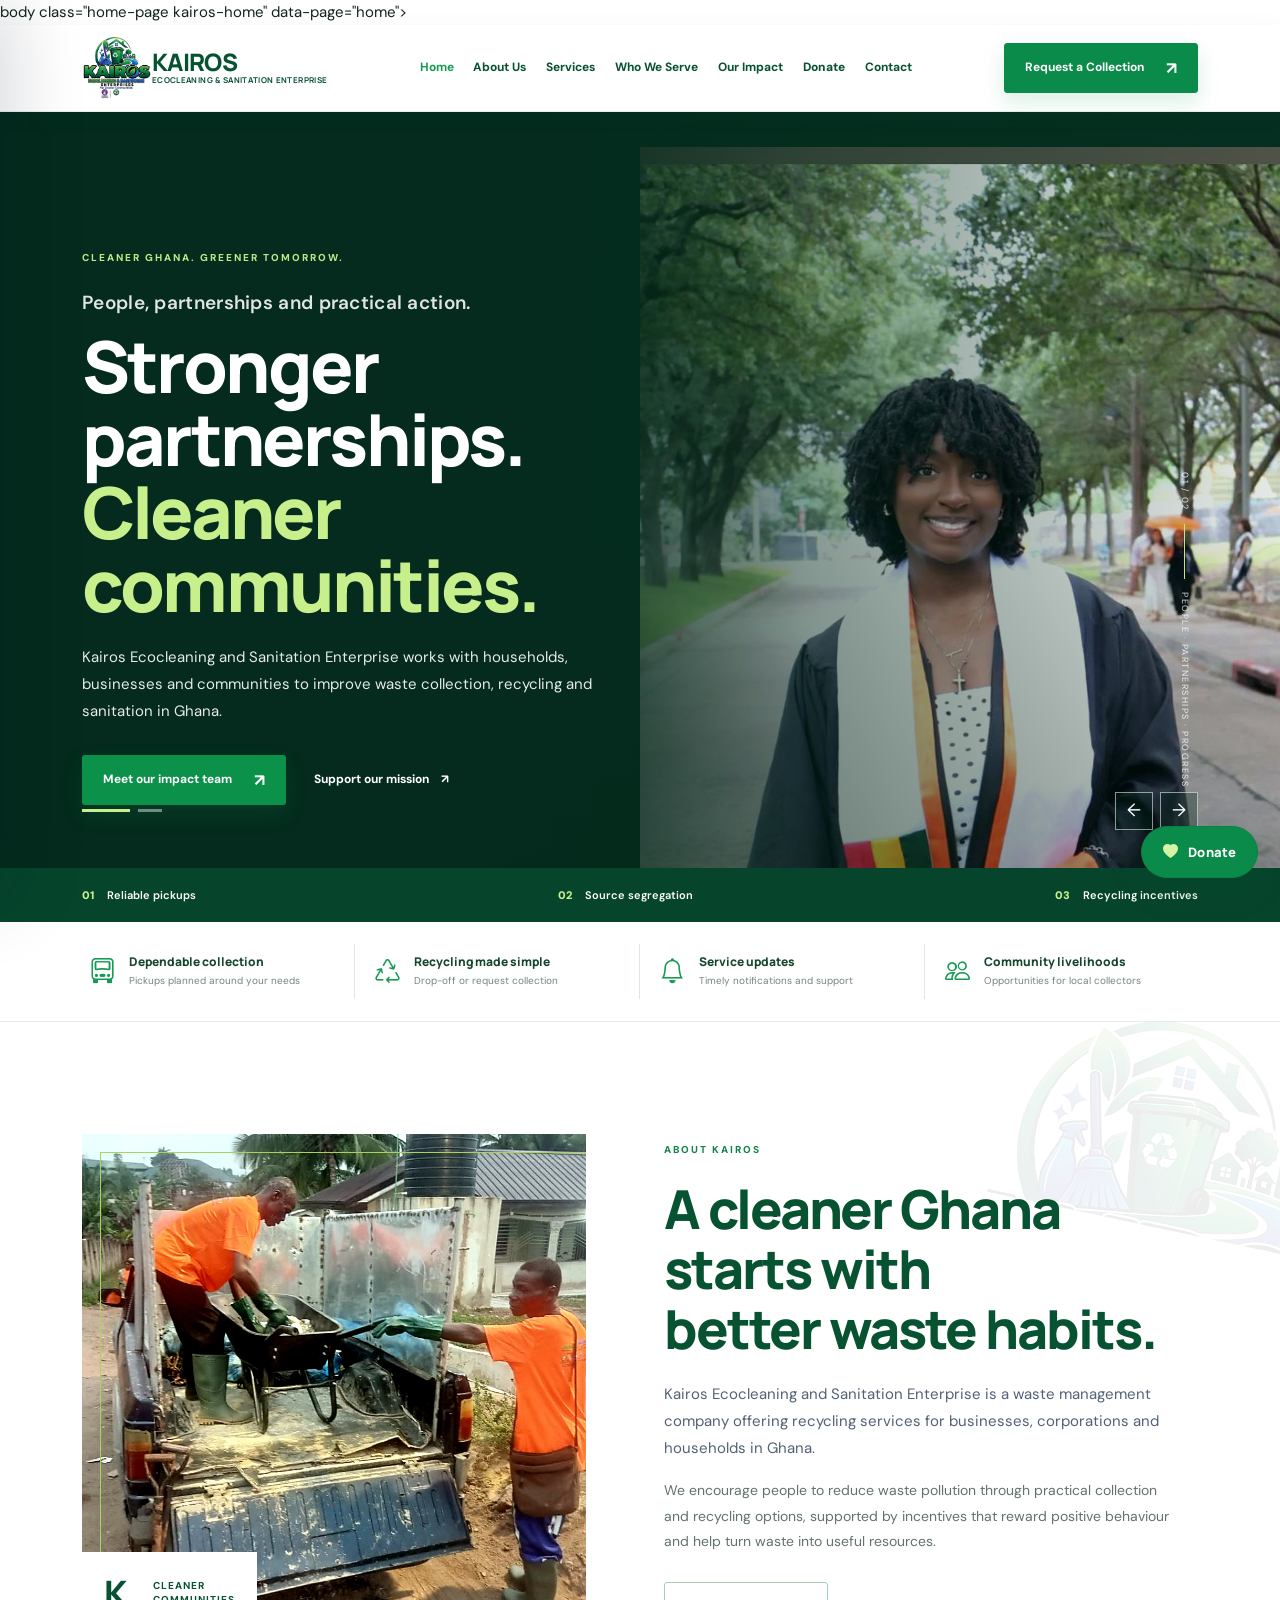
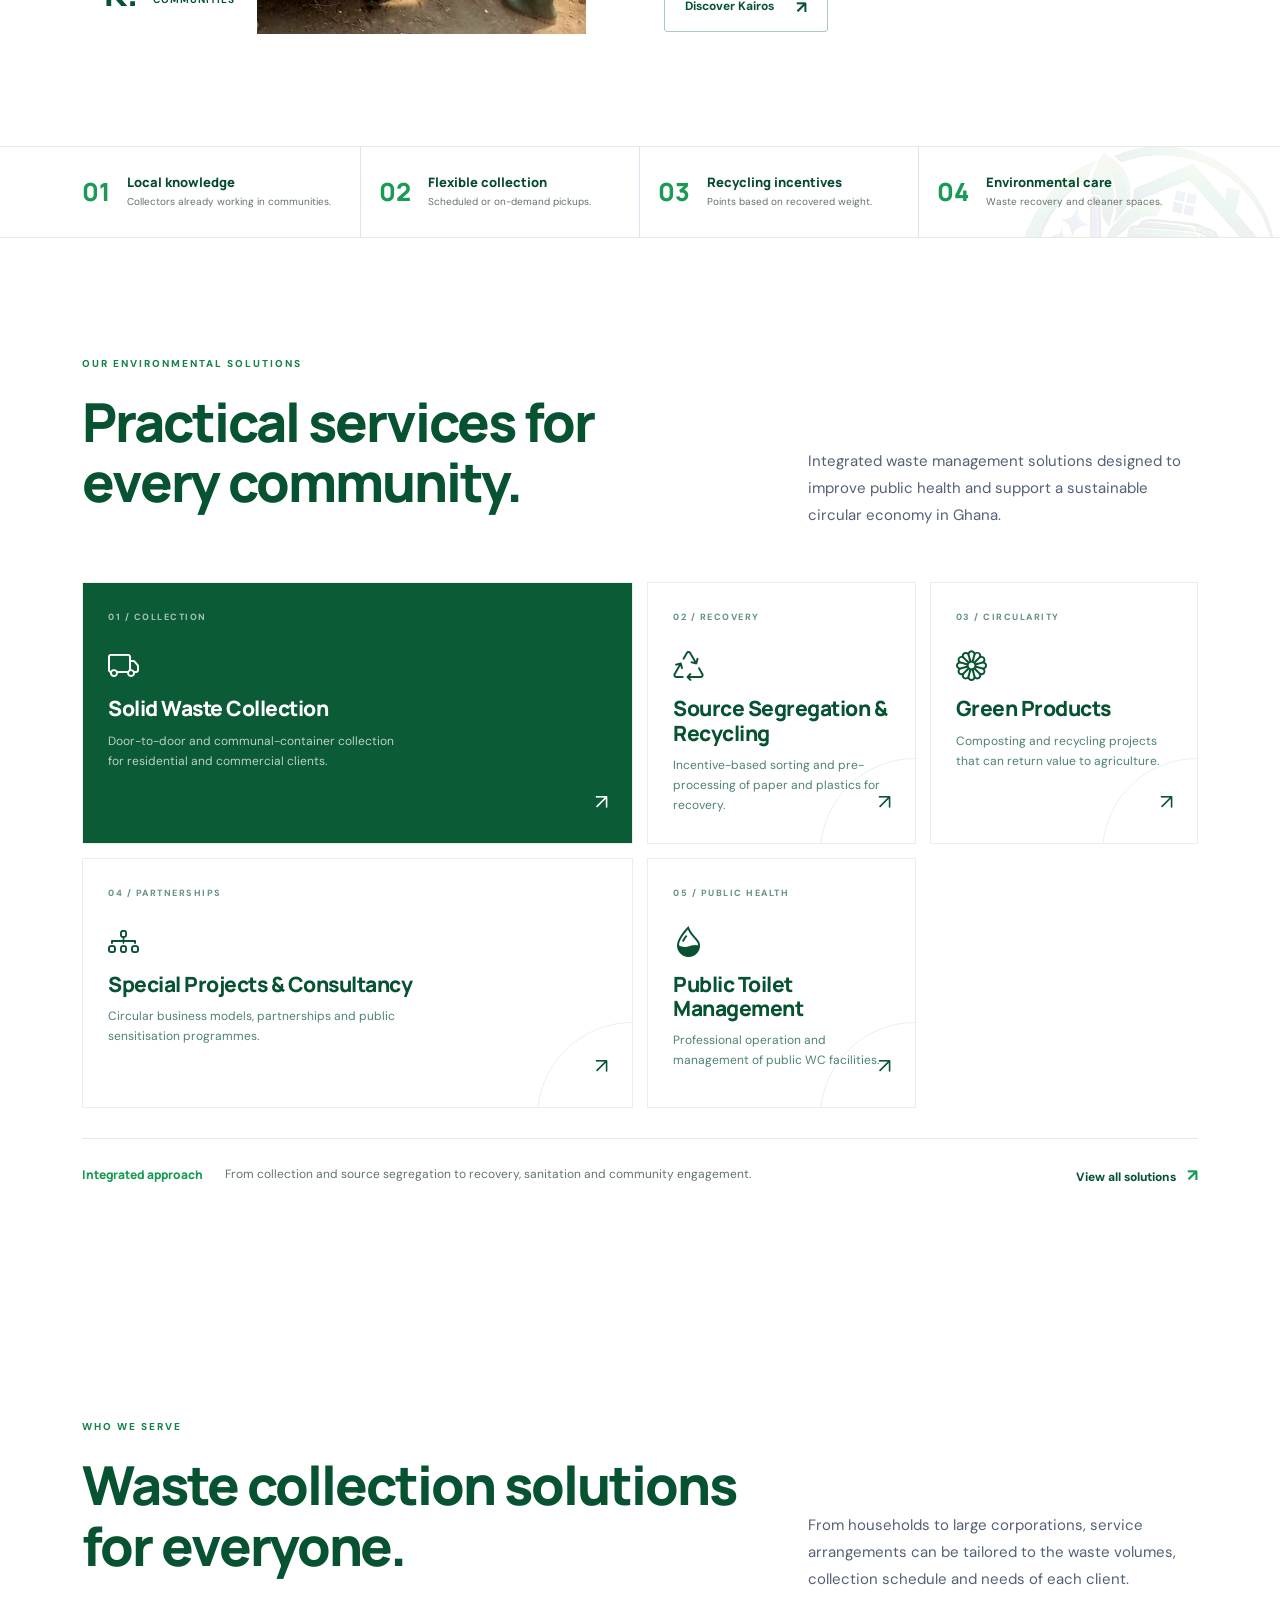
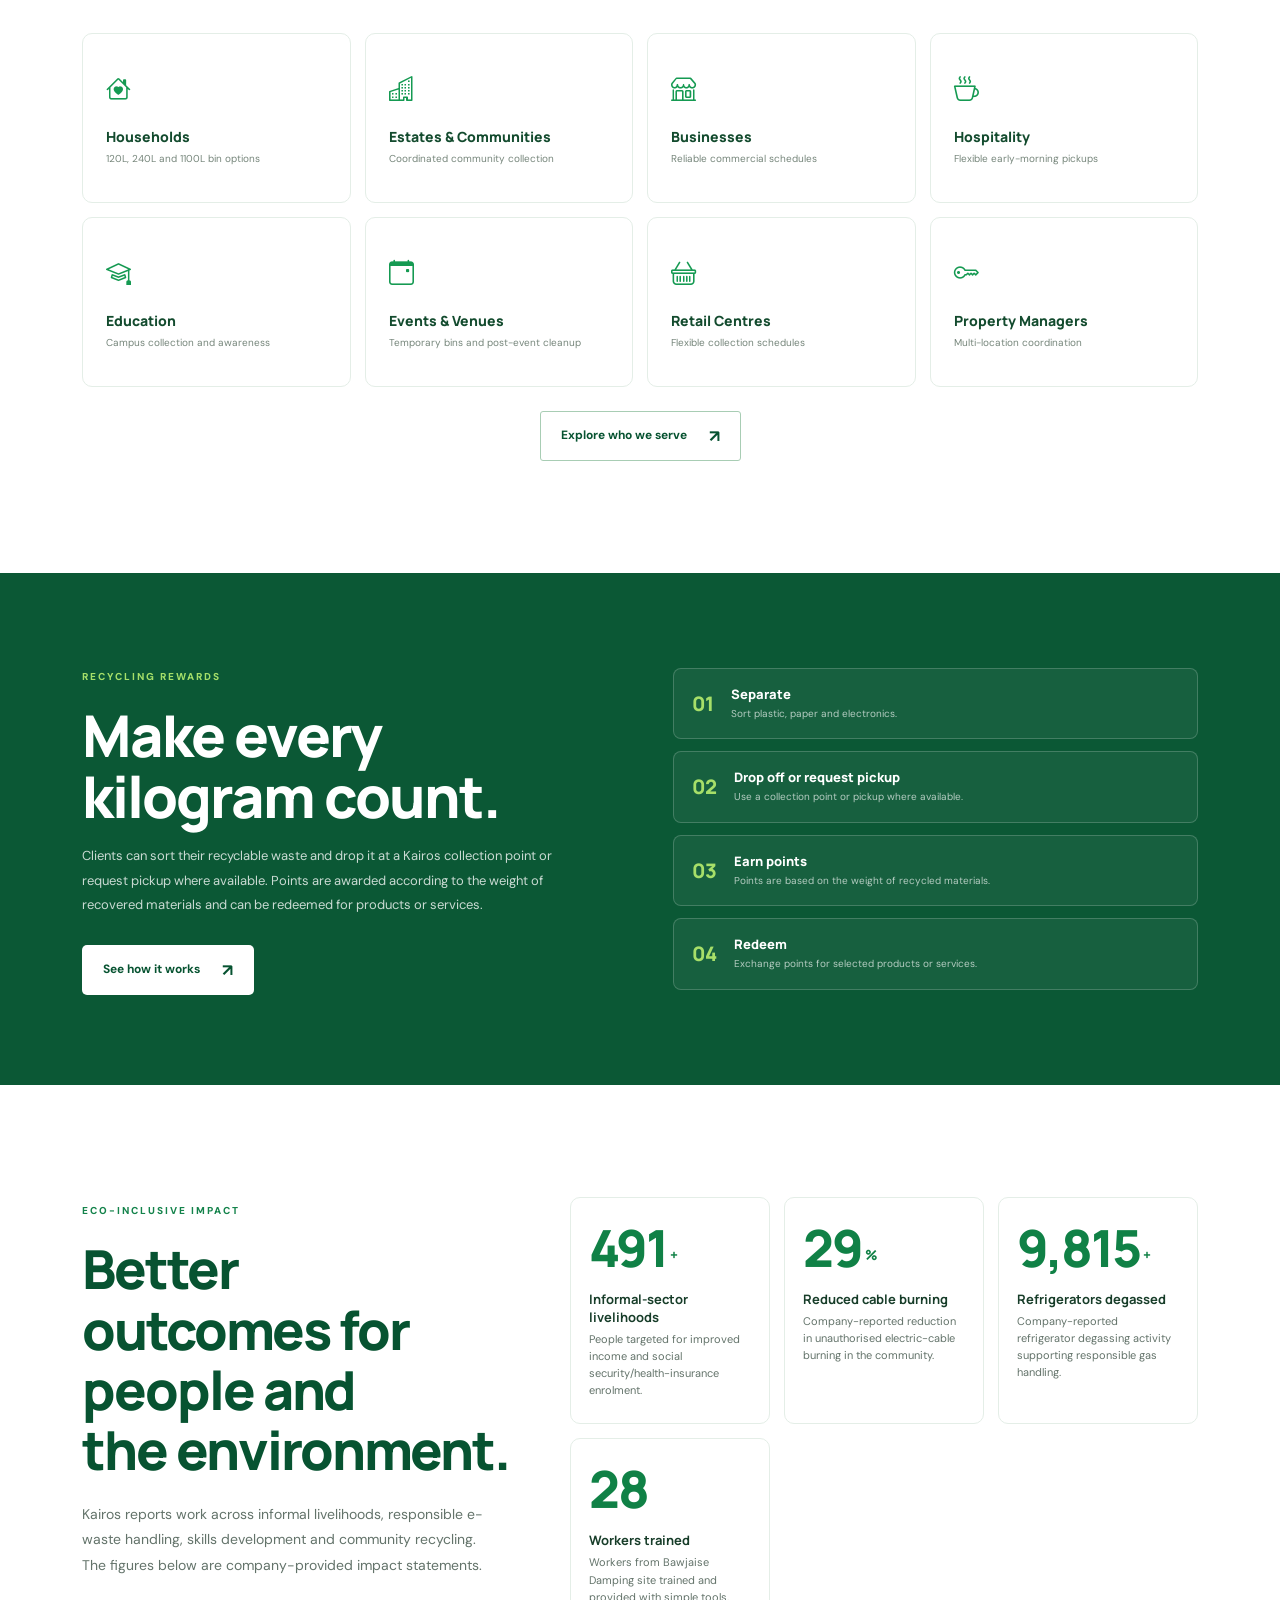
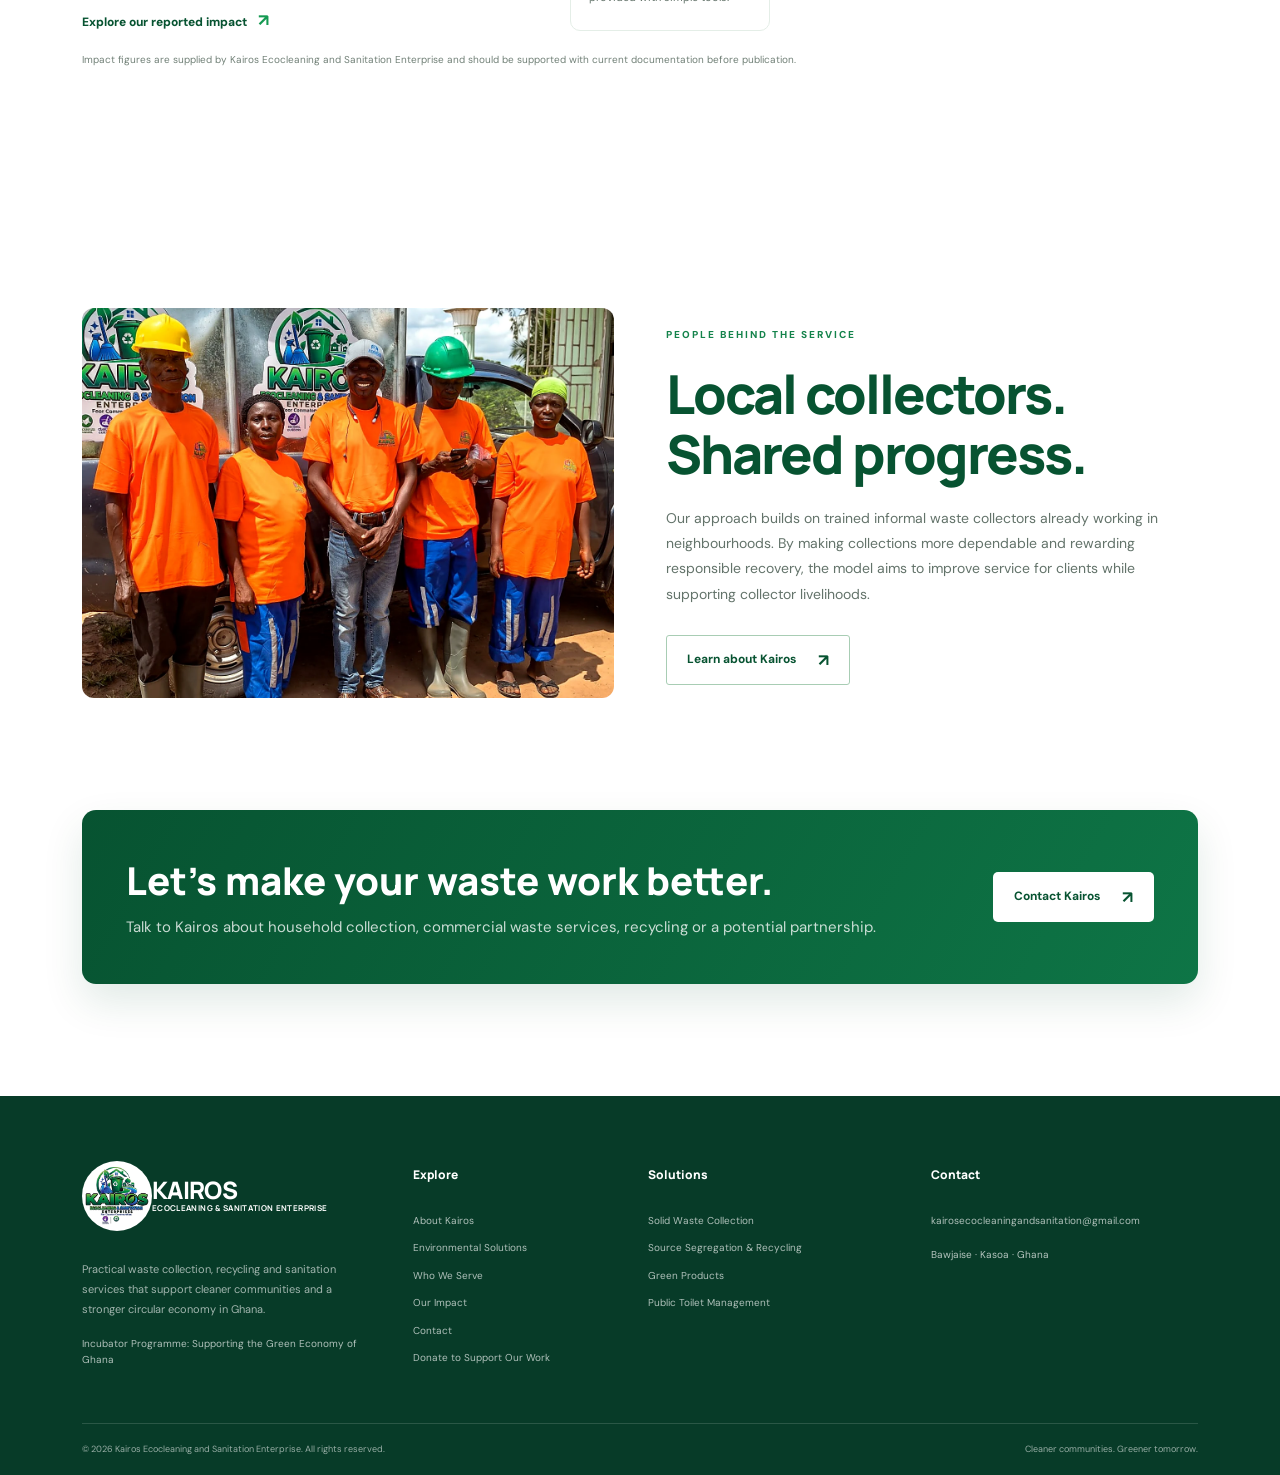
==== commit 2ad1d6c0: "Update index.html" ====
--- a/index.html
+++ b/index.html
@@ -1,89 +1,296 @@
 <!DOCTYPE html>
+<html lang="en-GH">
+ <head>
+  <meta charset="utf-8"/>
+  <meta content="width=device-width, initial-scale=1" name="viewport"/>
+  <title>
+   Kairos Ecocleaning and Sanitation Enterprise &ndash; Waste Collection and Recycling in Ghana
+  </title>
+  <link href="assets/images/kairos/kairos-favicon.png" rel="icon" type="image/png"/>
+  <link href="https://fonts.googleapis.com" rel="preconnect"/>
+  <link crossorigin="" href="https://fonts.gstatic.com" rel="preconnect"/>
+  <link href="https://fonts.googleapis.com/css2?family=DM+Sans:wght@400;500;600;700;800&amp;family=Manrope:wght@400;500;600;700;800&amp;display=swap" rel="stylesheet"/>
+  <link href="https://cdn.jsdelivr.net/npm/bootstrap-icons@1.13.1/font/bootstrap-icons.min.css" rel="stylesheet"/>
+  <link href="https://cdn.jsdelivr.net/npm/bootstrap@5.3.8/dist/css/bootstrap.min.css" rel="stylesheet"/>
+  <link href="assets/css/style.css?v=kairos-donation-20261116" rel="stylesheet"/>
+  <script type="application/ld+json">
+   {
+    "@context": "https://schema.org",
+    "@type": "Organization",
+    "name": "Kairos Ecocleaning and Sanitation Enterprise",
+    "email": "kairosecocleaningandsanitation@gmail.com",
+    "founder": {
+        "@type": "Person",
+        "name": "Shedrack Ayensu"
+    },
+    "areaServed": [
+        {
+            "@type": "Place",
+            "name": "Bawjaise, Ghana"
+        },
+        {
+            "@type": "Place",
+            "name": "Kasoa, Ghana"
+        }
+    ],
+    "description": "Waste collection, recycling, source segregation and sanitation services supporting cleaner communities and a circular economy in Ghana.",
+    "url": "https://kairosecocleaning.com/",
+    "logo": "https://kairosecocleaning.com/assets/images/kairos/kairos-logo.webp",
+    "image": "https://kairosecocleaning.com/assets/images/kairos/kairos-social-preview.webp"
+}
+  </script>
+  <script type="application/ld+json">
+   {
+    "@context": "https://schema.org",
+    "@type": "WebPage",
+    "name": "Kairos Ecocleaning and Sanitation Enterprise",
+    "description": "Kairos Ecocleaning and Sanitation Enterprise provides waste collection, source segregation, recycling and sanitation services for households, businesses and communities in Bawjaise, Kasoa and across Ghana.",
+    "inLanguage": "en-GH",
+    "url": "https://kairosecocleaning.com/",
+    "isPartOf": {
+        "@type": "WebSite",
+        "name": "Kairos Ecocleaning and Sanitation Enterprise",
+        "url": "https://kairosecocleaning.com/"
+    }
+}
+  </script>
+  <meta content="Kairos Ecocleaning and Sanitation Enterprise provides waste collection, source segregation, recycling and sanitation services for households, businesses and communities in Bawjaise, Kasoa and across Ghana." name="description"/>
+  <meta content="index, follow, max-image-preview:large, max-snippet:-1, max-video-preview:-1" name="robots"/>
+  <meta content="index, follow, max-image-preview:large, max-snippet:-1, max-video-preview:-1" name="googlebot"/>
+  <meta content="Kairos Ecocleaning and Sanitation Enterprise" name="author"/>
+  <meta content="strict-origin-when-cross-origin" name="referrer"/>
+  <meta content="#ffffff" name="theme-color"/>
+  <meta content="website" property="og:type"/>
+  <meta content="Kairos Ecocleaning and Sanitation Enterprise" property="og:site_name"/>
+  <meta content="en_GH" property="og:locale"/>
+  <meta content="Kairos Ecocleaning and Sanitation Enterprise &ndash; Waste Collection and Recycling in Ghana" property="og:title"/>
+  <meta content="Kairos Ecocleaning and Sanitation Enterprise provides waste collection, source segregation, recycling and sanitation services for households, businesses and communities in Bawjaise, Kasoa and across Ghana." property="og:description"/>
+  <meta content="https://kairosecocleaning.com/" property="og:url"/>
+  <meta content="https://kairosecocleaning.com/assets/images/kairos/kairos-social-preview.webp" property="og:image"/>
+  <meta content="Kairos Ecocleaning and Sanitation Enterprise waste collection and recycling" property="og:image:alt"/>
+  <meta content="image/webp" property="og:image:type"/>
+  <meta content="1200" property="og:image:width"/>
+  <meta content="630" property="og:image:height"/>
+  <meta content="summary_large_image" name="twitter:card"/>
+  <meta content="Kairos Ecocleaning and Sanitation Enterprise &ndash; Waste Collection and Recycling in Ghana" name="twitter:title"/>
+  <meta content="Kairos Ecocleaning and Sanitation Enterprise provides waste collection, source segregation, recycling and sanitation services for households, businesses and communities in Bawjaise, Kasoa and across Ghana." name="twitter:description"/>
+  <meta content="https://kairosecocleaning.com/assets/images/kairos/kairos-social-preview.webp" name="twitter:image"/>
+  <meta content="Kairos Ecocleaning and Sanitation Enterprise waste collection and recycling" name="twitter:image:alt"/>
+  <link href="https://kairosecocleaning.com/" rel="canonical"/>
+  <script type="application/ld+json">
+   {
+    "@context": "https://schema.org",
+    "@type": "WebSite",
+    "name": "Kairos Ecocleaning and Sanitation Enterprise",
+    "url": "https://kairosecocleaning.com/",
+    "inLanguage": "en-GH"
+}
+  </script>
+ </head>
 
-<html lang="en-GH">
-<head>
-<meta charset="utf-8"/>
-<meta content="width=device-width, initial-scale=1" name="viewport"/>
-<title>Kairos Ecocleaning and Sanitation Enterprise – Waste Collection and Recycling in Ghana</title>
-<link href="assets/images/kairos/kairos-favicon.png" rel="icon" type="image/png"/>
-<link href="https://fonts.googleapis.com" rel="preconnect"/>
-<link crossorigin="" href="https://fonts.gstatic.com" rel="preconnect"/>
-<link href="https://fonts.googleapis.com/css2?family=DM+Sans:wght@400;500;600;700;800&amp;family=Manrope:wght@400;500;600;700;800&amp;display=swap" rel="stylesheet"/>
-<link href="https://cdn.jsdelivr.net/npm/bootstrap-icons@1.13.1/font/bootstrap-icons.min.css" rel="stylesheet"/>
-<link href="https://cdn.jsdelivr.net/npm/bootstrap@5.3.8/dist/css/bootstrap.min.css" rel="stylesheet"/>
-<link href="assets/css/style.css?v=kairos-donation-20261116" rel="stylesheet"/>
-<script type="application/ld+json">{"@context":"https://schema.org","@type":"Organization","name":"Kairos Ecocleaning and Sanitation Enterprise","email":"kairosecocleaningandsanitation@gmail.com","founder":{"@type":"Person","name":"Shedrack Ayensu"},"areaServed":[{"@type":"Place","name":"Bawjaise, Ghana"},{"@type":"Place","name":"Kasoa, Ghana"}],"description":"Waste collection, recycling, source segregation and sanitation services supporting cleaner communities and a circular economy in Ghana.","url":"https://kairosecocleaning.com/","logo":"https://kairosecocleaning.com/assets/images/kairos/kairos-logo.webp","image":"https://kairosecocleaning.com/assets/images/kairos/kairos-social-preview.webp"}</script><script type="application/ld+json">{"@context":"https://schema.org","@type":"WebPage","name":"Kairos Ecocleaning and Sanitation Enterprise","description":"Kairos Ecocleaning and Sanitation Enterprise provides waste collection, source segregation, recycling and sanitation services for households, businesses and communities in Bawjaise, Kasoa and across Ghana.","inLanguage":"en-GH","url":"https://kairosecocleaning.com/","isPartOf":{"@type":"WebSite","name":"Kairos Ecocleaning and Sanitation Enterprise","url":"https://kairosecocleaning.com/"}}</script><meta content="Kairos Ecocleaning and Sanitation Enterprise provides waste collection, source segregation, recycling and sanitation services for households, businesses and communities in Bawjaise, Kasoa and across Ghana." name="description"/><meta content="index, follow, max-image-preview:large, max-snippet:-1, max-video-preview:-1" name="robots"/><meta content="index, follow, max-image-preview:large, max-snippet:-1, max-video-preview:-1" name="googlebot"/><meta content="Kairos Ecocleaning and Sanitation Enterprise" name="author"/><meta content="strict-origin-when-cross-origin" name="referrer"/><meta content="#ffffff" name="theme-color"/><meta content="website" property="og:type"/><meta content="Kairos Ecocleaning and Sanitation Enterprise" property="og:site_name"/><meta content="en_GH" property="og:locale"/><meta content="Kairos Ecocleaning and Sanitation Enterprise – Waste Collection and Recycling in Ghana" property="og:title"/><meta content="Kairos Ecocleaning and Sanitation Enterprise provides waste collection, source segregation, recycling and sanitation services for households, businesses and communities in Bawjaise, Kasoa and across Ghana." property="og:description"/><meta content="https://kairosecocleaning.com/" property="og:url"/><meta content="https://kairosecocleaning.com/assets/images/kairos/kairos-social-preview.webp" property="og:image"/><meta content="Kairos Ecocleaning and Sanitation Enterprise waste collection and recycling" property="og:image:alt"/><meta content="image/webp" property="og:image:type"/><meta content="1200" property="og:image:width"/><meta content="630" property="og:image:height"/><meta content="summary_large_image" name="twitter:card"/><meta content="Kairos Ecocleaning and Sanitation Enterprise – Waste Collection and Recycling in Ghana" name="twitter:title"/><meta content="Kairos Ecocleaning and Sanitation Enterprise provides waste collection, source segregation, recycling and sanitation services for households, businesses and communities in Bawjaise, Kasoa and across Ghana." name="twitter:description"/><meta content="https://kairosecocleaning.com/assets/images/kairos/kairos-social-preview.webp" name="twitter:image"/><meta content="Kairos Ecocleaning and Sanitation Enterprise waste collection and recycling" name="twitter:image:alt"/><link href="https://kairosecocleaning.com/" rel="canonical"/><script type="application/ld+json">{"@context":"https://schema.org","@type":"WebSite","name":"Kairos Ecocleaning and Sanitation Enterprise","url":"https://kairosecocleaning.com/","inLanguage":"en-GH"}</script></head><body class="home-page kairos-home" data-page="home">
-<a class="skip-link" href="#main">Skip to content</a>
-<header class="site-header" data-header="">
-<nav aria-label="Main navigation" class="navbar site-nav">
-<div class="container nav-container">
-<a aria-label="Kairos Ecocleaning and Sanitation Enterprise home" class="brand kairos-brand" href="./"><img alt="Kairos logo" class="brand-logo" src="assets/images/kairos/kairos-logo.webp"/><span class="brand-copy"><strong>KAIROS</strong><small>Ecocleaning &amp; Sanitation Enterprise</small></span></a>
-<div class="desktop-nav d-none d-lg-flex align-items-center"><a class="nav-link active" href="#home">Home</a><a class="nav-link" href="about/">About Us</a><a class="nav-link" href="services/">Services</a><a class="nav-link" href="who-we-serve/">Who We Serve</a><a class="nav-link" href="impact/">Our Impact</a><a class="nav-link nav-donate" href="donation/">Donate</a><a class="nav-link" href="contact/">Contact</a></div>
-<div class="nav-actions"><a class="button button-red nav-quote d-none d-md-inline-flex" href="contact/">Request a Collection <span>↗</span></a>
+  body class="home-page kairos-home" data-page="home">
+  <a class="skip-link" href="#main">Skip to content</a>
+  <header class="site-header" data-header="">
+    <nav aria-label="Main navigation" class="navbar site-nav">
+      <div class="container nav-container">
+        <a aria-label="Kairos Ecocleaning and Sanitation Enterprise home" class="brand kairos-brand" href="./"><img alt="Kairos logo" class="brand-logo" src="assets/images/kairos/kairos-logo.webp"/><span class="brand-copy"><strong>KAIROS</strong><small>Ecocleaning &amp; Sanitation Enterprise</small></span></a>
+        <div class="desktop-nav d-none d-lg-flex align-items-center"><a class="nav-link active" href="#home">Home</a><a class="nav-link" href="about/">About Us</a><a class="nav-link" href="services/">Services</a><a class="nav-link" href="who-we-serve/">Who We Serve</a><a class="nav-link" href="impact/">Our Impact</a><a class="nav-link nav-donate" href="donation/">Donate</a><a class="nav-link" href="contact/">Contact</a></div>
+        <div class="nav-actions"><a class="button button-red nav-quote d-none d-md-inline-flex" href="contact/">Request a Collection <span>↗</span></a>
 <button aria-expanded="false" aria-label="Open navigation menu" class="menu-toggle d-lg-none" data-menu-open="" type="button"><span></span><span></span><span></span></button>
 </div>
-</div>
-</nav>
-</header>
-<div class="menu-backdrop" data-menu-backdrop=""></div>
-<aside aria-hidden="true" aria-label="Mobile navigation" class="mobile-drawer" data-mobile-drawer="">
-<div class="drawer-top"><a aria-label="Kairos home" class="drawer-brand" href="./"><img alt="Kairos logo" class="drawer-brand-logo" src="assets/images/kairos/kairos-logo.webp"/><span class="brand-copy"><strong>KAIROS</strong><small>Ecocleaning &amp; Sanitation Enterprise</small></span></a><button aria-label="Close navigation menu" class="drawer-close" data-menu-close="" type="button">×</button></div>
-<p class="drawer-label">Explore Kairos</p><a data-drawer-link="" href="#home">Home</a><a data-drawer-link="" href="about/">About Us</a><a data-drawer-link="" href="services/">Services</a><a data-drawer-link="" href="who-we-serve/">Who We Serve</a><a data-drawer-link="" href="impact/">Our Impact</a><a class="nav-donate" data-drawer-link="True" href="donation/">Donate</a><a data-drawer-link="" href="contact/">Contact</a>
-<div class="drawer-bottom"><small>Cleaner communities begin with responsible waste management.</small><a class="button button-red" data-drawer-link="" href="contact/">Talk to our team <span>↗</span></a></div>
-</aside>
-<main id="main">
-<section aria-label="Kairos Ecocleaning and Sanitation Enterprise" class="hero kairos-hero" id="home">
-<div class="hero-slides" data-hero-slider="">
-<article class="hero-slide hero-slide--portrait is-active">
-<img alt="Praise Agbe, Director of Strategic Partnership, USA" class="hero-slide-image" fetchpriority="high" src="assets/images/kairos/kairos-us-correspondent.webp"/>
-<div class="hero-overlay"></div>
-<div class="container hero-content"><div class="hero-copy" data-reveal="">
-<span class="eyebrow eyebrow-light">Cleaner Ghana. Greener tomorrow.</span>
-<p class="hero-kicker">People, partnerships and practical action.</p>
-<h1>Stronger partnerships.<br/><em>Cleaner communities.</em></h1>
-<p class="hero-description">Kairos Ecocleaning and Sanitation Enterprise works with households, businesses and communities to improve waste collection, recycling and sanitation in Ghana.</p>
-<div class="hero-actions"><a class="button button-red" href="impact/">Meet our impact team <span>↗</span></a><a class="text-link text-link-light" href="donation/">Support our mission <span>↗</span></a></div>
-</div><div class="hero-side-note"><span>01 / 02</span><i></i><span>People · Partnerships · Progress</span></div></div>
-</article>
-<article class="hero-slide hero-slide--truck">
-<img alt="Proposed green and white waste disposal truck Kairos is seeking donations to acquire" class="hero-slide-image" loading="lazy" src="assets/images/kairos/kairos-proposed-waste-truck.webp"/>
-<div class="hero-overlay"></div>
-<div class="container hero-content"><div class="hero-copy">
-<span class="eyebrow eyebrow-light">Fundraising for stronger collection capacity</span>
-<p class="hero-kicker">Help us strengthen waste collection.</p>
-<h2>Help us acquire<br/><em>a waste disposal truck.</em></h2>
-<p class="hero-description">We are seeking donations to acquire a waste disposal truck to support waste collection and transportation for the communities we serve.</p>
-<div class="hero-actions"><a class="button button-red" href="donation/#bank-details">Support the truck appeal <span>↗</span></a><a class="text-link text-link-light" href="services/">Explore our services <span>↗</span></a></div>
-</div><div class="hero-side-note"><span>02 / 02</span><i></i><span>Collect · Recover · Improve</span></div></div>
-</article>
-</div>
-<div class="hero-controls container"><div aria-label="Choose hero slide" class="hero-dots" data-hero-dots=""><button aria-label="Show slide 1" class="is-active" type="button"></button><button aria-label="Show slide 2" type="button"></button></div><div class="hero-arrows"><button aria-label="Previous slide" data-hero-prev="" type="button">←</button><button aria-label="Next slide" data-hero-next="" type="button">→</button></div></div>
-<div class="hero-bottom-strip"><div class="container strip-inner"><span><b>01</b> Reliable pickups</span><span><b>02</b> Source segregation</span><span><b>03</b> Recycling incentives</span></div></div>
-</section>
-<section class="kairos-promise-band"><div class="container promise-grid"><div><i class="bi bi-truck-front"></i><span><strong>Dependable collection</strong><small>Pickups planned around your needs</small></span></div><div><i class="bi bi-recycle"></i><span><strong>Recycling made simple</strong><small>Drop-off or request collection</small></span></div><div><i class="bi bi-bell"></i><span><strong>Service updates</strong><small>Timely notifications and support</small></span></div><div><i class="bi bi-people"></i><span><strong>Community livelihoods</strong><small>Opportunities for local collectors</small></span></div></div></section>
-<section class="intro-section section-pad kairos-watermark" id="about"><div class="container"><div class="row align-items-center g-5"><div class="col-lg-6" data-reveal=""><div class="image-frame intro-image kairos-intro-image"><img alt="Kairos collection workers loading collected waste into a vehicle" loading="lazy" src="assets/images/kairos/kairos-collection-work.webp"/><div class="image-index"><strong>K.</strong><span>Cleaner<br/>communities</span></div></div></div><div class="col-lg-6" data-reveal=""><span class="eyebrow">About Kairos</span><h2 class="section-title">A cleaner Ghana starts with <span class="title-rule">better waste habits.</span></h2><p class="section-lead">Kairos Ecocleaning and Sanitation Enterprise is a waste management company offering recycling services for businesses, corporations and households in Ghana.</p><p class="body-copy">We encourage people to reduce waste pollution through practical collection and recycling options, supported by incentives that reward positive behaviour and help turn waste into useful resources.</p><a class="button button-outline" href="about/">Discover Kairos <span>↗</span></a></div></div></div></section>
-<section class="proof-band kairos-watermark"><div class="container proof-grid"><div class="proof-item"><span class="proof-number">01</span><div><strong>Local knowledge</strong><small>Collectors already working in communities.</small></div></div><div class="proof-item"><span class="proof-number">02</span><div><strong>Flexible collection</strong><small>Scheduled or on-demand pickups.</small></div></div><div class="proof-item"><span class="proof-number">03</span><div><strong>Recycling incentives</strong><small>Points based on recovered weight.</small></div></div><div class="proof-item"><span class="proof-number">04</span><div><strong>Environmental care</strong><small>Waste recovery and cleaner spaces.</small></div></div></div></section>
-<section class="services-section section-pad" id="services"><div class="container"><div class="section-heading" data-reveal=""><div><span class="eyebrow">Our environmental solutions</span><h2 class="section-title">Practical services for <span class="title-rule">every community.</span></h2></div><p class="section-lead">Integrated waste management solutions designed to improve public health and support a sustainable circular economy in Ghana.</p></div><div class="services-bento kairos-service-bento">
+      </div>
+    </nav>
+  </header>
+  <div class="menu-backdrop" data-menu-backdrop=""></div>
+  <aside aria-hidden="true" aria-label="Mobile navigation" class="mobile-drawer" data-mobile-drawer="">
+    <div class="drawer-top"><a aria-label="Kairos home" class="drawer-brand" href="./"><img alt="Kairos logo" class="drawer-brand-logo" src="assets/images/kairos/kairos-logo.webp"/><span class="brand-copy"><strong>KAIROS</strong><small>Ecocleaning &amp; Sanitation Enterprise</small></span></a><button aria-label="Close navigation menu" class="drawer-close" data-menu-close="" type="button">×</button></div>
+    <p class="drawer-label">Explore Kairos</p>
+    <a data-drawer-link="" href="#home">Home</a>
+    <a data-drawer-link="" href="about/">About Us</a>
+    <a data-drawer-link="" href="services/">Services</a>
+    <a data-drawer-link="" href="who-we-serve/">Who We Serve</a>
+    <a data-drawer-link="" href="impact/">Our Impact</a>
+    <a class="nav-donate" data-drawer-link="True" href="donation/">Donate</a>
+    <a data-drawer-link="" href="contact/">Contact</a>
+    <div class="drawer-bottom"><small>Cleaner communities begin with responsible waste management.</small><a class="button button-red" data-drawer-link="" href="contact/">Talk to our team <span>↗</span></a></div>
+  </aside>
+  <main id="main">
+    <section aria-label="Kairos Ecocleaning and Sanitation Enterprise" class="hero kairos-hero" id="home">
+      <div class="hero-slides" data-hero-slider="">
+        <article class="hero-slide hero-slide--portrait is-active">
+          <img alt="Praise Agbe, Director of Strategic Partnership, USA" class="hero-slide-image" fetchpriority="high" src="assets/images/kairos/kairos-us-correspondent.webp">
+          <div class="hero-overlay"></div>
+          <div class="container hero-content">
+            <div class="hero-copy" data-reveal="">
+              <span class="eyebrow eyebrow-light">Cleaner Ghana. Greener tomorrow.</span>
+              <p class="hero-kicker">People, partnerships and practical action.</p>
+              <h1>Stronger partnerships.<br/><em>Cleaner communities.</em></h1>
+              <p class="hero-description">Kairos Ecocleaning and Sanitation Enterprise works with households, businesses and communities to improve waste collection, recycling and sanitation in Ghana.</p>
+              <div class="hero-actions"><a class="button button-red" href="impact/">Meet our impact team <span>↗</span></a><a class="text-link text-link-light" href="donation/">Support our mission <span>↗</span></a></div>
+            </div>
+            <div class="hero-side-note"><span>01 / 02</span><i></i><span>People · Partnerships · Progress</span></div>
+          </div>
+        </article>
+        <article class="hero-slide hero-slide--truck">
+          <img alt="Proposed green and white waste disposal truck Kairos is seeking donations to acquire" class="hero-slide-image" loading="lazy" src="assets/images/kairos/kairos-proposed-waste-truck.webp">
+          <div class="hero-overlay"></div>
+          <div class="container hero-content">
+            <div class="hero-copy">
+              <span class="eyebrow eyebrow-light">Fundraising for stronger collection capacity</span>
+              <p class="hero-kicker">Help us strengthen waste collection.</p>
+              <h2>Help us acquire<br/><em>a waste disposal truck.</em></h2>
+              <p class="hero-description">We are seeking donations to acquire a waste disposal truck to support waste collection and transportation for the communities we serve.</p>
+              <div class="hero-actions"><a class="button button-red" href="donation/#bank-details">Support the truck appeal <span>↗</span></a><a class="text-link text-link-light" href="services/">Explore our services <span>↗</span></a></div>
+            </div>
+            <div class="hero-side-note"><span>02 / 02</span><i></i><span>Collect · Recover · Improve</span></div>
+          </div>
+        </article>
+      </div>
+      <div class="hero-controls container">
+        <div aria-label="Choose hero slide" class="hero-dots" data-hero-dots=""><button aria-label="Show slide 1" class="is-active" type="button"></button><button aria-label="Show slide 2" type="button"></button></div>
+        <div class="hero-arrows"><button aria-label="Previous slide" data-hero-prev="" type="button">←</button><button aria-label="Next slide" data-hero-next="" type="button">→</button></div>
+      </div>
+      <div class="hero-bottom-strip">
+        <div class="container strip-inner"><span><b>01</b> Reliable pickups</span><span><b>02</b> Source segregation</span><span><b>03</b> Recycling incentives</span></div>
+      </div>
+    </section>
+    <section class="kairos-promise-band">
+      <div class="container promise-grid">
+        <div><i class="bi bi-truck-front"></i><span><strong>Dependable collection</strong><small>Pickups planned around your needs</small></span></div>
+        <div><i class="bi bi-recycle"></i><span><strong>Recycling made simple</strong><small>Drop-off or request collection</small></span></div>
+        <div><i class="bi bi-bell"></i><span><strong>Service updates</strong><small>Timely notifications and support</small></span></div>
+        <div><i class="bi bi-people"></i><span><strong>Community livelihoods</strong><small>Opportunities for local collectors</small></span></div>
+      </div>
+    </section>
+    <section class="intro-section section-pad kairos-watermark" id="about">
+      <div class="container">
+        <div class="row align-items-center g-5">
+          <div class="col-lg-6" data-reveal="">
+            <div class="image-frame intro-image kairos-intro-image">
+              <img alt="Kairos collection workers loading collected waste into a vehicle" loading="lazy" src="assets/images/kairos/kairos-collection-work.webp">
+              <div class="image-index"><strong>K.</strong><span>Cleaner<br/>communities</span></div>
+            </div>
+          </div>
+          <div class="col-lg-6" data-reveal=""><span class="eyebrow">About Kairos</span><h2 class="section-title">A cleaner Ghana starts with <span class="title-rule">better waste habits.</span></h2><p class="section-lead">Kairos Ecocleaning and Sanitation Enterprise is a waste management company offering recycling services for businesses, corporations and households in Ghana.</p><p class="body-copy">We encourage people to reduce waste pollution through practical collection and recycling options, supported by incentives that reward positive behaviour and help turn waste into useful resources.</p><a class="button button-outline" href="about/">Discover Kairos <span>↗</span></a></div>
+        </div>
+      </div>
+    </section>
+    <section class="proof-band kairos-watermark">
+      <div class="container proof-grid">
+        <div class="proof-item">
+          <span class="proof-number">01</span>
+          <div><strong>Local knowledge</strong><small>Collectors already working in communities.</small></div>
+        </div>
+        <div class="proof-item">
+          <span class="proof-number">02</span>
+          <div><strong>Flexible collection</strong><small>Scheduled or on-demand pickups.</small></div>
+        </div>
+        <div class="proof-item">
+          <span class="proof-number">03</span>
+          <div><strong>Recycling incentives</strong><small>Points based on recovered weight.</small></div>
+        </div>
+        <div class="proof-item">
+          <span class="proof-number">04</span>
+          <div><strong>Environmental care</strong><small>Waste recovery and cleaner spaces.</small></div>
+        </div>
+      </div>
+    </section>
+    <section class="services-section section-pad" id="services">
+      <div class="container">
+        <div class="section-heading" data-reveal="">
+          <div><span class="eyebrow">Our environmental solutions</span><h2 class="section-title">Practical services for <span class="title-rule">every community.</span></h2></div>
+          <p class="section-lead">Integrated waste management solutions designed to improve public health and support a sustainable circular economy in Ghana.</p>
+        </div>
+        <div class="services-bento kairos-service-bento">
 <a class="service-card service-card-large" href="services/#solid-waste"><span class="service-index">01 / COLLECTION</span><i class="bi bi-truck service-icon"></i><h3>Solid Waste Collection</h3><p>Door-to-door and communal-container collection for residential and commercial clients.</p><span class="service-arrow">↗</span></a>
 <a class="service-card" href="services/#recycling"><span class="service-index">02 / RECOVERY</span><i class="bi bi-recycle service-icon"></i><h3>Source Segregation &amp; Recycling</h3><p>Incentive-based sorting and pre-processing of paper and plastics for recovery.</p><span class="service-arrow">↗</span></a>
 <a class="service-card" href="services/#green-products"><span class="service-index">03 / CIRCULARITY</span><i class="bi bi-flower1 service-icon"></i><h3>Green Products</h3><p>Composting and recycling projects that can return value to agriculture.</p><span class="service-arrow">↗</span></a>
 <a class="service-card service-card-wide" href="services/#consultancy"><span class="service-index">04 / PARTNERSHIPS</span><i class="bi bi-diagram-3 service-icon"></i><h3>Special Projects &amp; Consultancy</h3><p>Circular business models, partnerships and public sensitisation programmes.</p><span class="service-arrow">↗</span></a>
 <a class="service-card" href="services/#toilet-management"><span class="service-index">05 / PUBLIC HEALTH</span><i class="bi bi-droplet-half service-icon"></i><h3>Public Toilet Management</h3><p>Professional operation and management of public WC facilities.</p><span class="service-arrow">↗</span></a>
-</div><div class="services-footnote"><span>Integrated approach</span><p>From collection and source segregation to recovery, sanitation and community engagement.</p><a class="simple-link" href="services/">View all solutions <span>↗</span></a></div></div></section>
-<section class="kairos-audience section-pad"><div class="container"><div class="section-heading"><div><span class="eyebrow">Who we serve</span><h2 class="section-title">Waste collection solutions <span class="title-rule">for everyone.</span></h2></div><p class="section-lead">From households to large corporations, service arrangements can be tailored to the waste volumes, collection schedule and needs of each client.</p></div><div class="audience-grid"><a href="who-we-serve/#households"><i class="bi bi-house-heart"></i><strong>Households</strong><small>120L, 240L and 1100L bin options</small></a><a href="who-we-serve/#estates"><i class="bi bi-buildings"></i><strong>Estates &amp; Communities</strong><small>Coordinated community collection</small></a><a href="who-we-serve/#businesses"><i class="bi bi-shop"></i><strong>Businesses</strong><small>Reliable commercial schedules</small></a><a href="who-we-serve/#hospitality"><i class="bi bi-cup-hot"></i><strong>Hospitality</strong><small>Flexible early-morning pickups</small></a><a href="who-we-serve/#education"><i class="bi bi-mortarboard"></i><strong>Education</strong><small>Campus collection and awareness</small></a><a href="who-we-serve/#events"><i class="bi bi-calendar-event"></i><strong>Events &amp; Venues</strong><small>Temporary bins and post-event cleanup</small></a><a href="who-we-serve/#retail"><i class="bi bi-basket"></i><strong>Retail Centres</strong><small>Flexible collection schedules</small></a><a href="who-we-serve/#property"><i class="bi bi-key"></i><strong>Property Managers</strong><small>Multi-location coordination</small></a></div><div class="text-center mt-4"><a class="button button-outline" href="who-we-serve/">Explore who we serve <span>↗</span></a></div></div></section>
-<section class="rewards-section section-pad" id="recycling-rewards"><div class="container"><div class="rewards-panel"><div><span class="eyebrow eyebrow-light">Recycling rewards</span><h2>Make every kilogram count.</h2><p>Clients can sort their recyclable waste and drop it at a Kairos collection point or request pickup where available. Points are awarded according to the weight of recovered materials and can be redeemed for products or services.</p><a class="button button-light" href="about/#recycling-rewards">See how it works <span>↗</span></a></div><div class="reward-steps"><div><b>01</b><span><strong>Separate</strong><small>Sort plastic, paper and electronics.</small></span></div><div><b>02</b><span><strong>Drop off or request pickup</strong><small>Use a collection point or pickup where available.</small></span></div><div><b>03</b><span><strong>Earn points</strong><small>Points are based on the weight of recycled materials.</small></span></div><div><b>04</b><span><strong>Redeem</strong><small>Exchange points for selected products or services.</small></span></div></div></div></div></section>
-<section class="stats-section section-pad" id="impact"><div class="container"><div class="stats-layout"><div class="stats-intro"><span class="eyebrow">Eco-inclusive impact</span><h2 class="section-title">Better outcomes for people and <span class="title-rule">the environment.</span></h2><p class="body-copy">Kairos reports work across informal livelihoods, responsible e-waste handling, skills development and community recycling. The figures below are company-provided impact statements.</p><a class="simple-link" href="impact/">Explore our reported impact <span>↗</span></a></div><div class="stats-grid"><article class="stat-card"><div class="stat-number"><span data-count="500">500</span><sup>+</sup></div><h3>Informal-sector livelihoods</h3><p>People targeted for improved income and social security/health-insurance enrolment.</p></article><article class="stat-card"><div class="stat-number"><span data-count="30">30</span><sup>%</sup></div><h3>Reduced cable burning</h3><p>Company-reported reduction in unauthorised electric-cable burning in the community.</p></article><article class="stat-card"><div class="stat-number"><span data-count="10000">10,000</span><sup>+</sup></div><h3>Refrigerators degassed</h3><p>Company-reported refrigerator degassing activity supporting responsible gas handling.</p></article><article class="stat-card"><div class="stat-number"><span data-count="30">30</span></div><h3>Workers trained</h3><p>Workers from Bawjaise Damping site trained and provided with simple tools.</p></article></div></div><p class="impact-disclaimer">Impact figures are supplied by Kairos Ecocleaning and Sanitation Enterprise and should be supported with current documentation before publication.</p></div></section>
-<section class="kairos-team-section section-pad"><div class="container two-col"><div class="service-detail-image"><img alt="Kairos sanitation and collection team members" loading="lazy" src="assets/images/kairos/kairos-team.webp"/></div><div><span class="eyebrow">People behind the service</span><h2 class="section-title">Local collectors. Shared progress.</h2><p class="body-copy">Our approach builds on trained informal waste collectors already working in neighbourhoods. By making collections more dependable and rewarding responsible recovery, the model aims to improve service for clients while supporting collector livelihoods.</p><a class="button button-outline" href="about/">Learn about Kairos <span>↗</span></a></div></div></section>
-<section class="section-pad kairos-cta-wrap"><div class="container"><div class="cta-panel"><div><h2>Let’s make your waste work better.</h2><p>Talk to Kairos about household collection, commercial waste services, recycling or a potential partnership.</p></div><a class="button button-light" href="contact/">Contact Kairos <span>↗</span></a></div></div></section>
-</main>
-<footer class="site-footer">
-<div class="container"><div class="footer-main">
-<div class="footer-brand-col"><a class="brand kairos-brand footer-logo" href="./"><img alt="Kairos logo" class="brand-logo" src="assets/images/kairos/kairos-logo.webp"/><span class="brand-copy"><strong>KAIROS</strong><small>Ecocleaning &amp; Sanitation Enterprise</small></span></a><p>Practical waste collection, recycling and sanitation services that support cleaner communities and a stronger circular economy in Ghana.</p><span class="footer-programme">Incubator Programme: Supporting the Green Economy of Ghana</span></div>
-<div><h4>Explore</h4><a href="about/">About Kairos</a><a href="services/">Environmental Solutions</a><a href="who-we-serve/">Who We Serve</a><a href="impact/">Our Impact</a><a href="contact/">Contact</a><a class="footer-explore-donate" href="donation/">Donate to Support Our Work</a></div>
-<div><h4>Solutions</h4><a href="services/#solid-waste">Solid Waste Collection</a><a href="services/#recycling">Source Segregation &amp; Recycling</a><a href="services/#green-products">Green Products</a><a href="services/#toilet-management">Public Toilet Management</a></div>
-<div><h4>Contact</h4><a href="mailto:kairosecocleaningandsanitation@gmail.com">kairosecocleaningandsanitation@gmail.com</a><p class="footer-areas">Bawjaise · Kasoa · Ghana</p></div>
-</div><div class="footer-bottom"><span>© <span data-current-year=""></span> Kairos Ecocleaning and Sanitation Enterprise. All rights reserved.</span><span>Cleaner communities. Greener tomorrow.</span></div></div>
-</footer>
-<a aria-label="Donate to support Kairos Ecocleaning and Sanitation Enterprise" class="floating-donation" href="donation/"><i aria-hidden="true" class="bi bi-heart-fill"></i><span>Donate</span></a><button aria-label="Back to top" class="back-to-top" data-back-to-top="" type="button">↑</button>
-<script defer="" src="assets/js/main.js?v=kairos-donation-20261116"></script>
-</body></html>+</div>
+        <div class="services-footnote"><span>Integrated approach</span><p>From collection and source segregation to recovery, sanitation and community engagement.</p><a class="simple-link" href="services/">View all solutions <span>↗</span></a></div>
+      </div>
+    </section>
+    <section class="kairos-audience section-pad">
+      <div class="container">
+        <div class="section-heading">
+          <div><span class="eyebrow">Who we serve</span><h2 class="section-title">Waste collection solutions <span class="title-rule">for everyone.</span></h2></div>
+          <p class="section-lead">From households to large corporations, service arrangements can be tailored to the waste volumes, collection schedule and needs of each client.</p>
+        </div>
+        <div class="audience-grid"><a href="who-we-serve/#households"><i class="bi bi-house-heart"></i><strong>Households</strong><small>120L, 240L and 1100L bin options</small></a><a href="who-we-serve/#estates"><i class="bi bi-buildings"></i><strong>Estates &amp; Communities</strong><small>Coordinated community collection</small></a><a href="who-we-serve/#businesses"><i class="bi bi-shop"></i><strong>Businesses</strong><small>Reliable commercial schedules</small></a><a href="who-we-serve/#hospitality"><i class="bi bi-cup-hot"></i><strong>Hospitality</strong><small>Flexible early-morning pickups</small></a><a href="who-we-serve/#education"><i class="bi bi-mortarboard"></i><strong>Education</strong><small>Campus collection and awareness</small></a><a href="who-we-serve/#events"><i class="bi bi-calendar-event"></i><strong>Events &amp; Venues</strong><small>Temporary bins and post-event cleanup</small></a><a href="who-we-serve/#retail"><i class="bi bi-basket"></i><strong>Retail Centres</strong><small>Flexible collection schedules</small></a><a href="who-we-serve/#property"><i class="bi bi-key"></i><strong>Property Managers</strong><small>Multi-location coordination</small></a></div>
+        <div class="text-center mt-4"><a class="button button-outline" href="who-we-serve/">Explore who we serve <span>↗</span></a></div>
+      </div>
+    </section>
+    <section class="rewards-section section-pad" id="recycling-rewards">
+      <div class="container">
+        <div class="rewards-panel">
+          <div><span class="eyebrow eyebrow-light">Recycling rewards</span><h2>Make every kilogram count.</h2><p>Clients can sort their recyclable waste and drop it at a Kairos collection point or request pickup where available. Points are awarded according to the weight of recovered materials and can be redeemed for products or services.</p><a class="button button-light" href="about/#recycling-rewards">See how it works <span>↗</span></a></div>
+          <div class="reward-steps">
+            <div><b>01</b><span><strong>Separate</strong><small>Sort plastic, paper and electronics.</small></span></div>
+            <div><b>02</b><span><strong>Drop off or request pickup</strong><small>Use a collection point or pickup where available.</small></span></div>
+            <div><b>03</b><span><strong>Earn points</strong><small>Points are based on the weight of recycled materials.</small></span></div>
+            <div><b>04</b><span><strong>Redeem</strong><small>Exchange points for selected products or services.</small></span></div>
+          </div>
+        </div>
+      </div>
+    </section>
+    <section class="stats-section section-pad" id="impact">
+      <div class="container">
+        <div class="stats-layout">
+          <div class="stats-intro"><span class="eyebrow">Eco-inclusive impact</span><h2 class="section-title">Better outcomes for people and <span class="title-rule">the environment.</span></h2><p class="body-copy">Kairos reports work across informal livelihoods, responsible e-waste handling, skills development and community recycling. The figures below are company-provided impact statements.</p><a class="simple-link" href="impact/">Explore our reported impact <span>↗</span></a></div>
+          <div class="stats-grid">
+            <article class="stat-card">
+              <div class="stat-number"><span data-count="500">500</span><sup>+</sup></div>
+              <h3>Informal-sector livelihoods</h3>
+              <p>People targeted for improved income and social security/health-insurance enrolment.</p>
+            </article>
+            <article class="stat-card">
+              <div class="stat-number"><span data-count="30">30</span><sup>%</sup></div>
+              <h3>Reduced cable burning</h3>
+              <p>Company-reported reduction in unauthorised electric-cable burning in the community.</p>
+            </article>
+            <article class="stat-card">
+              <div class="stat-number"><span data-count="10000">10,000</span><sup>+</sup></div>
+              <h3>Refrigerators degassed</h3>
+              <p>Company-reported refrigerator degassing activity supporting responsible gas handling.</p>
+            </article>
+            <article class="stat-card">
+              <div class="stat-number"><span data-count="30">30</span></div>
+              <h3>Workers trained</h3>
+              <p>Workers from Bawjaise Damping site trained and provided with simple tools.</p>
+            </article>
+          </div>
+        </div>
+        <p class="impact-disclaimer">Impact figures are supplied by Kairos Ecocleaning and Sanitation Enterprise and should be supported with current documentation before publication.</p>
+      </div>
+    </section>
+    <section class="kairos-team-section section-pad">
+      <div class="container two-col">
+        <div class="service-detail-image"><img alt="Kairos sanitation and collection team members" loading="lazy" src="assets/images/kairos/kairos-team.webp"/></div>
+        <div><span class="eyebrow">People behind the service</span><h2 class="section-title">Local collectors. Shared progress.</h2><p class="body-copy">Our approach builds on trained informal waste collectors already working in neighbourhoods. By making collections more dependable and rewarding responsible recovery, the model aims to improve service for clients while supporting collector livelihoods.</p><a class="button button-outline" href="about/">Learn about Kairos <span>↗</span></a></div>
+      </div>
+    </section>
+    <section class="section-pad kairos-cta-wrap">
+      <div class="container">
+        <div class="cta-panel">
+          <div><h2>Let’s make your waste work better.</h2><p>Talk to Kairos about household collection, commercial waste services, recycling or a potential partnership.</p></div>
+          <a class="button button-light" href="contact/">Contact Kairos <span>↗</span></a>
+        </div>
+      </div>
+    </section>
+  </main>
+  <footer class="site-footer">
+    <div class="container">
+      <div class="footer-main">
+        <div class="footer-brand-col"><a class="brand kairos-brand footer-logo" href="./"><img alt="Kairos logo" class="brand-logo" src="assets/images/kairos/kairos-logo.webp"/><span class="brand-copy"><strong>KAIROS</strong><small>Ecocleaning &amp; Sanitation Enterprise</small></span></a><p>Practical waste collection, recycling and sanitation services that support cleaner communities and a stronger circular economy in Ghana.</p><span class="footer-programme">Incubator Programme: Supporting the Green Economy of Ghana</span></div>
+        <div><h4>Explore</h4><a href="about/">About Kairos</a><a href="services/">Environmental Solutions</a><a href="who-we-serve/">Who We Serve</a><a href="impact/">Our Impact</a><a href="contact/">Contact</a><a class="footer-explore-donate" href="donation/">Donate to Support Our Work</a></div>
+        <div><h4>Solutions</h4><a href="services/#solid-waste">Solid Waste Collection</a><a href="services/#recycling">Source Segregation &amp; Recycling</a><a href="services/#green-products">Green Products</a><a href="services/#toilet-management">Public Toilet Management</a></div>
+        <div><h4>Contact</h4><a href="mailto:kairosecocleaningandsanitation@gmail.com">kairosecocleaningandsanitation@gmail.com</a><p class="footer-areas">Bawjaise · Kasoa · Ghana</p></div>
+      </div>
+      <div class="footer-bottom"><span>© <span data-current-year=""></span> Kairos Ecocleaning and Sanitation Enterprise. All rights reserved.</span><span>Cleaner communities. Greener tomorrow.</span></div>
+    </div>
+  </footer>
+  <a aria-label="Donate to support Kairos Ecocleaning and Sanitation Enterprise" class="floating-donation" href="donation/"><i aria-hidden="true" class="bi bi-heart-fill"></i><span>Donate</span></a>
+  <button aria-label="Back to top" class="back-to-top" data-back-to-top="" type="button">↑</button>
+  <script defer="" src="assets/js/main.js?v=kairos-donation-20261116"></script>
+</body>
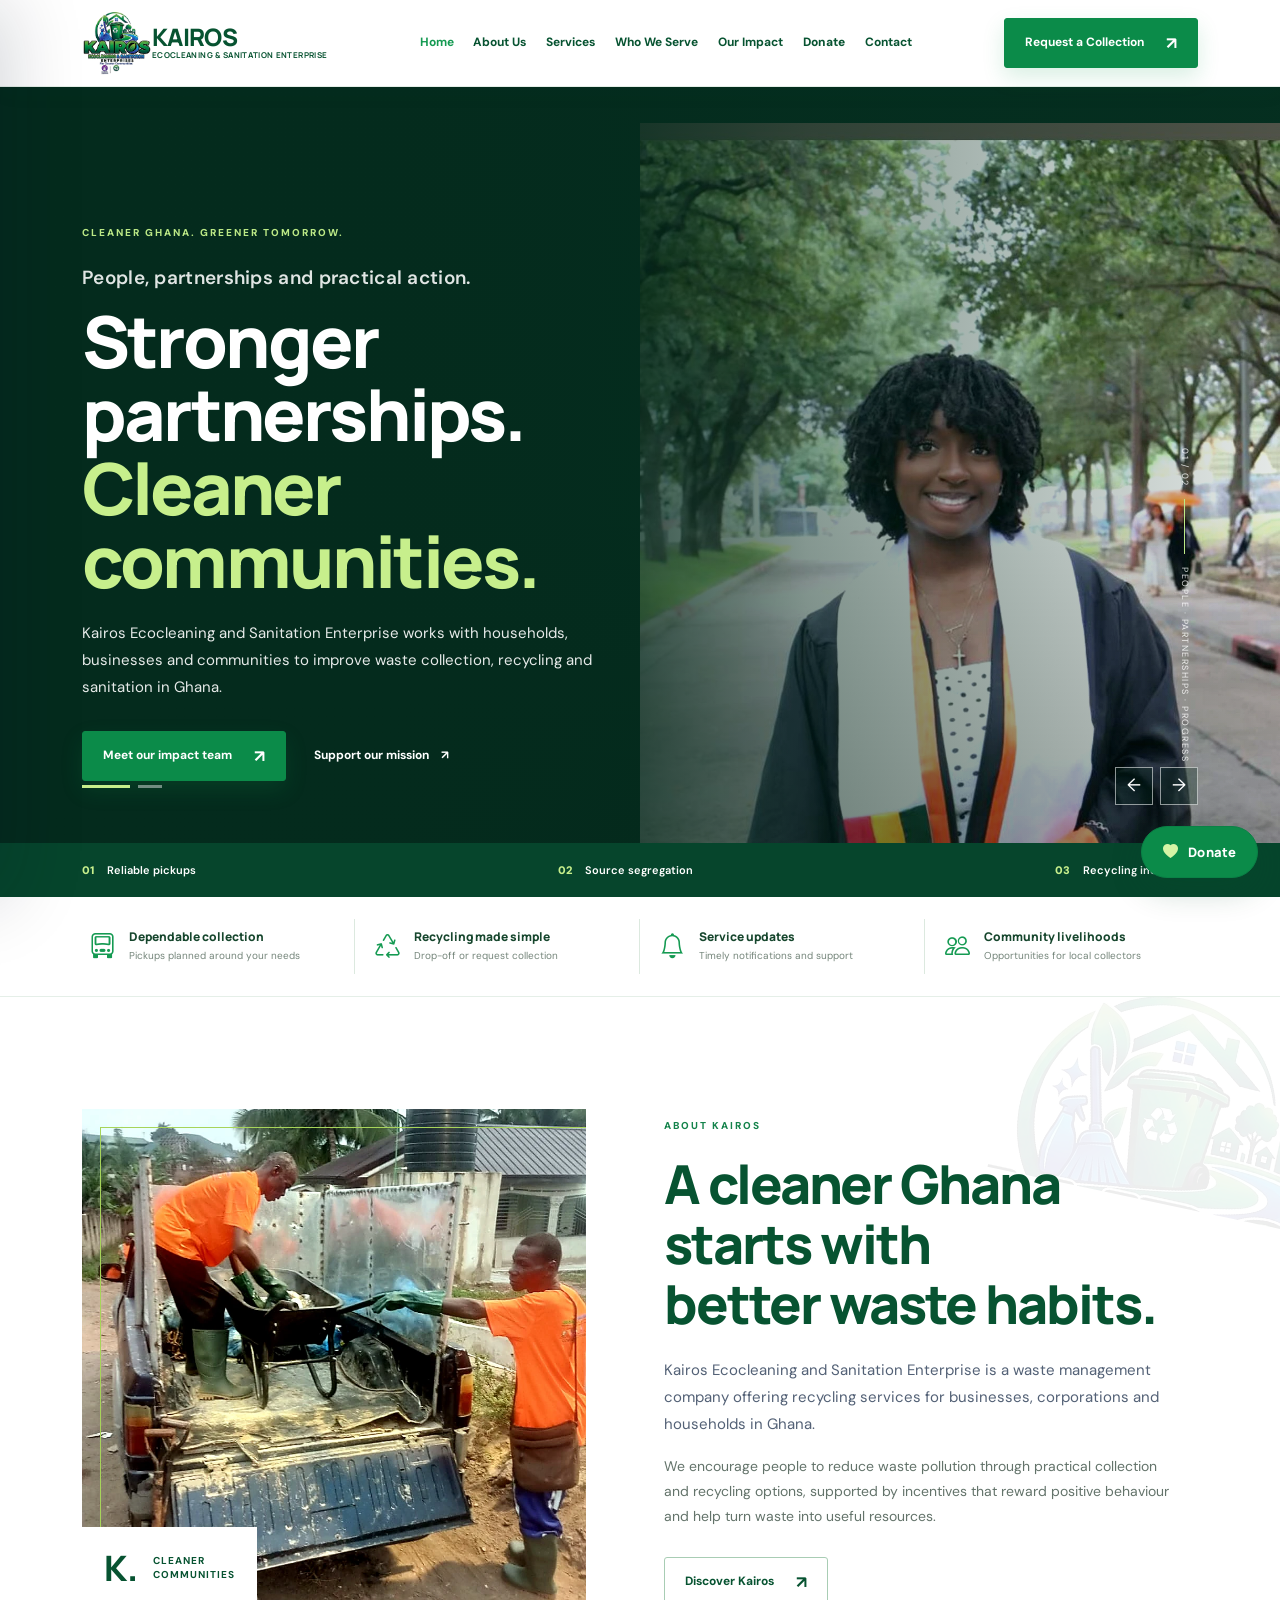
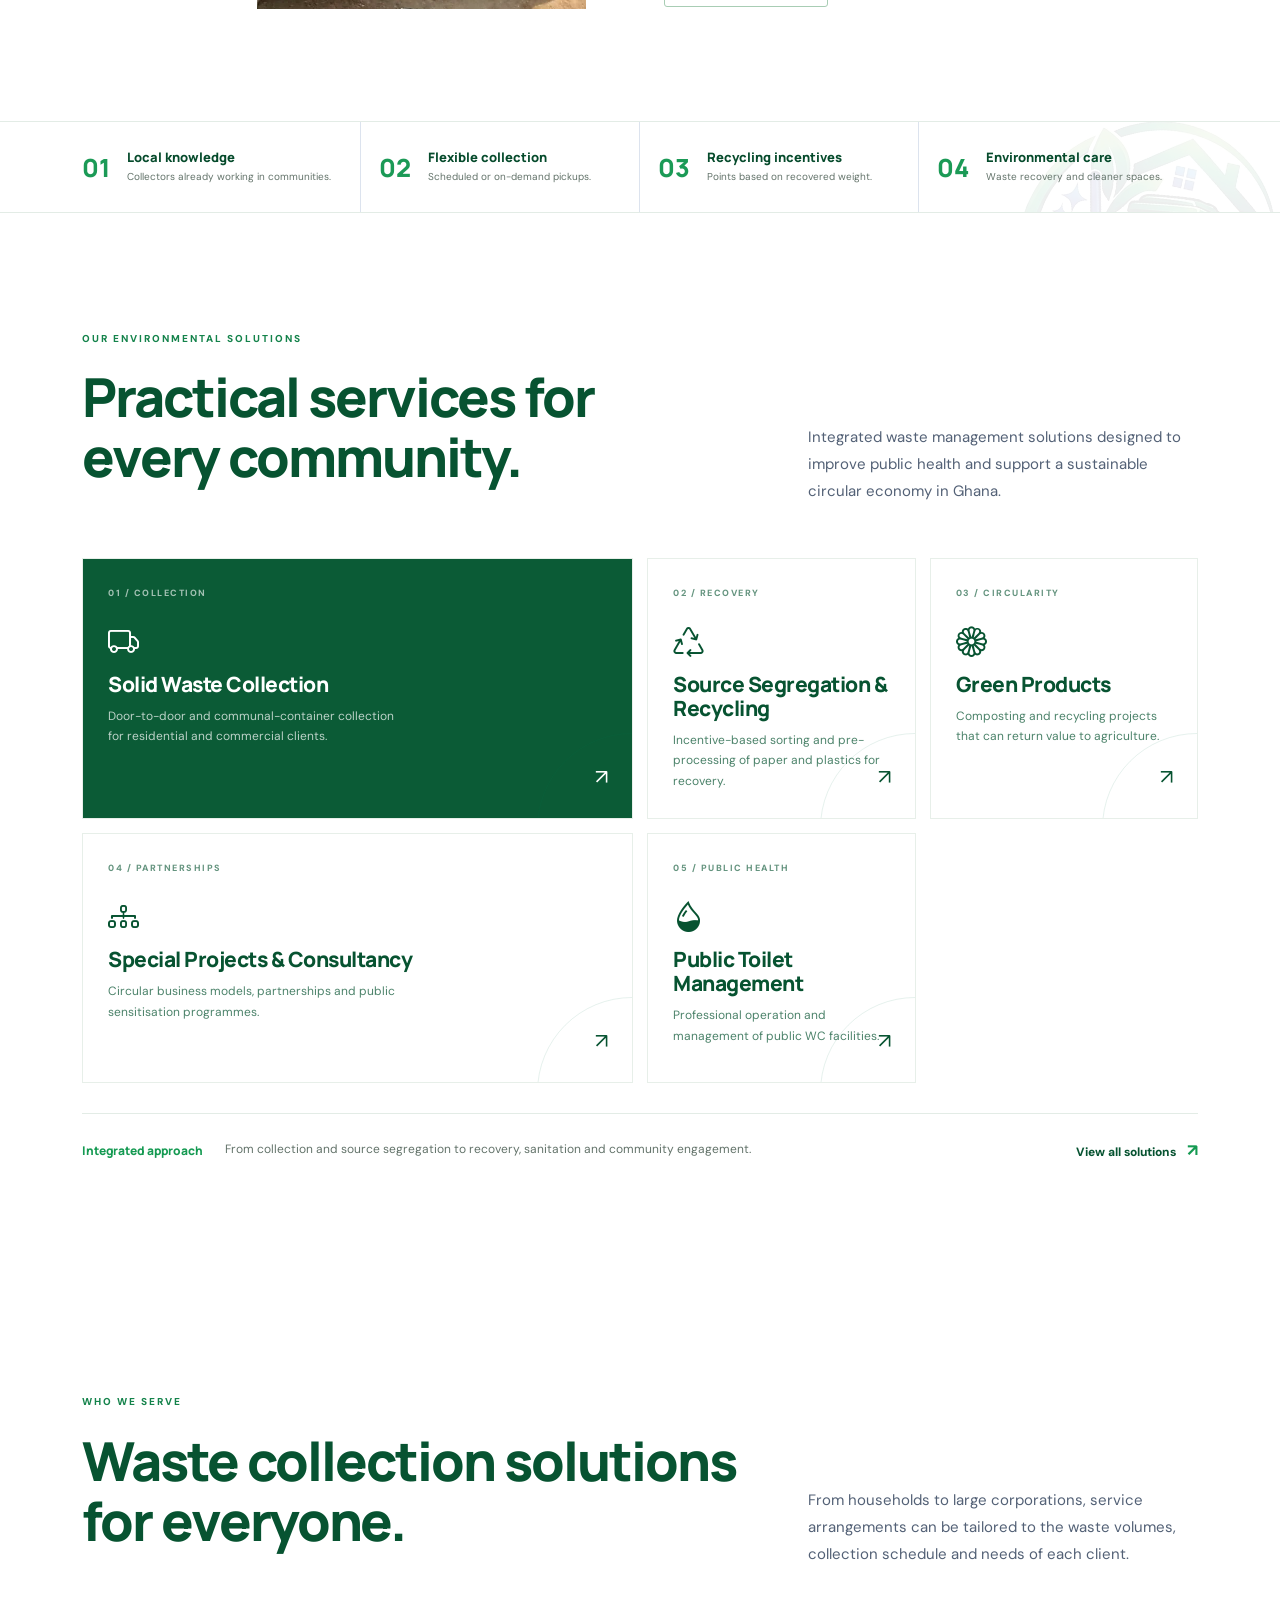
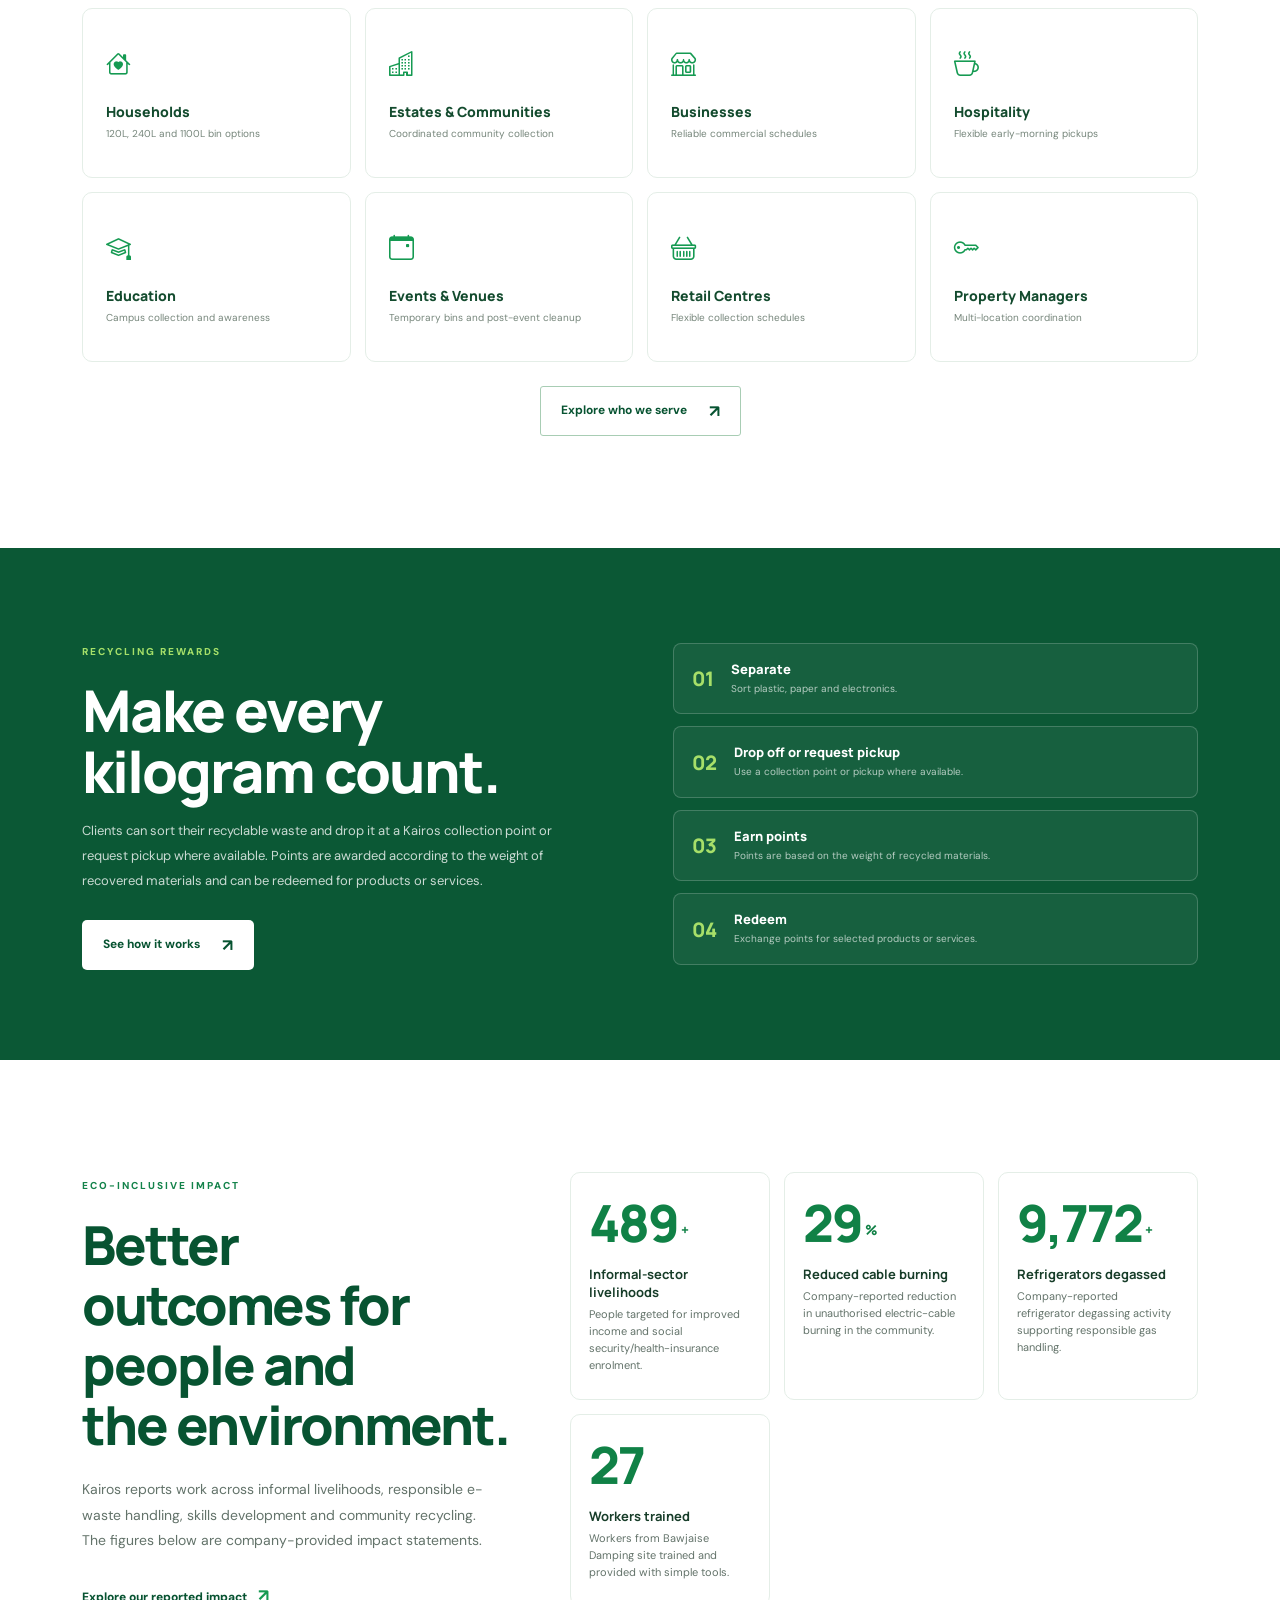
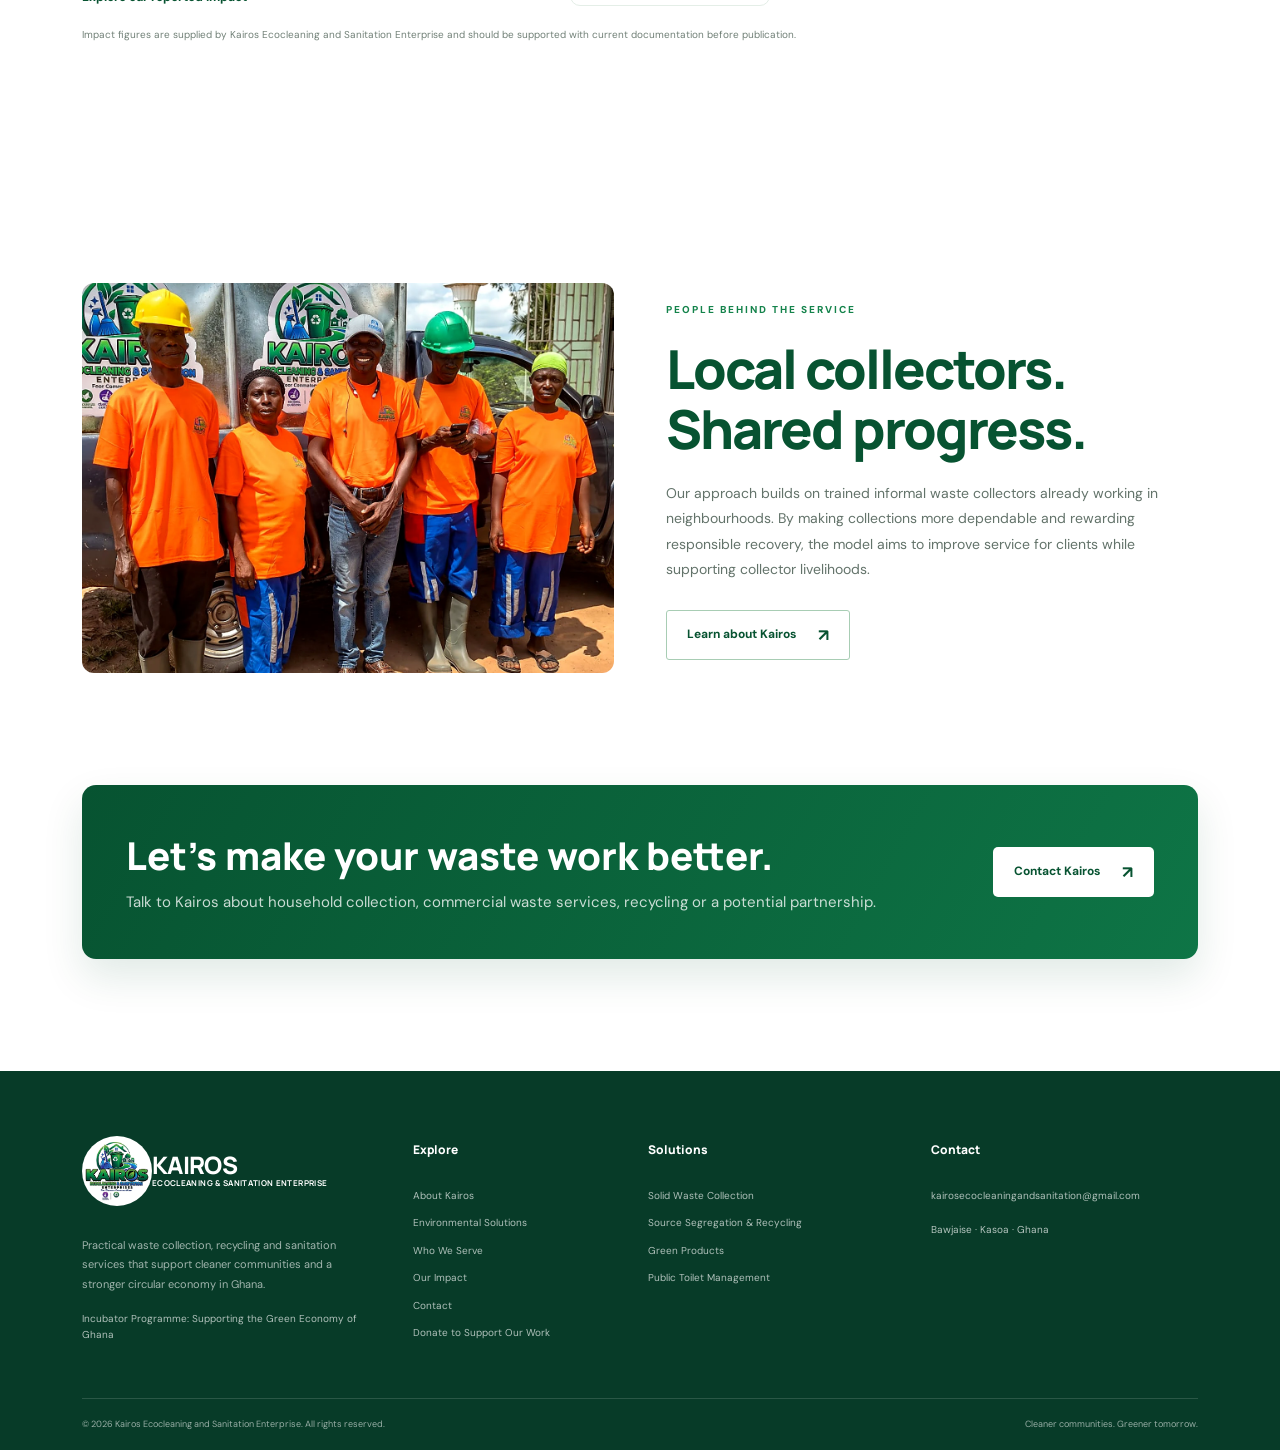
==== commit b2b0a56c: "Fix HTML body tag formatting" ====
--- a/index.html
+++ b/index.html
@@ -88,7 +88,7 @@
   </script>
  </head>
 
-  body class="home-page kairos-home" data-page="home">
+  <body class="home-page kairos-home" data-page="home">
   <a class="skip-link" href="#main">Skip to content</a>
   <header class="site-header" data-header="">
     <nav aria-label="Main navigation" class="navbar site-nav">
